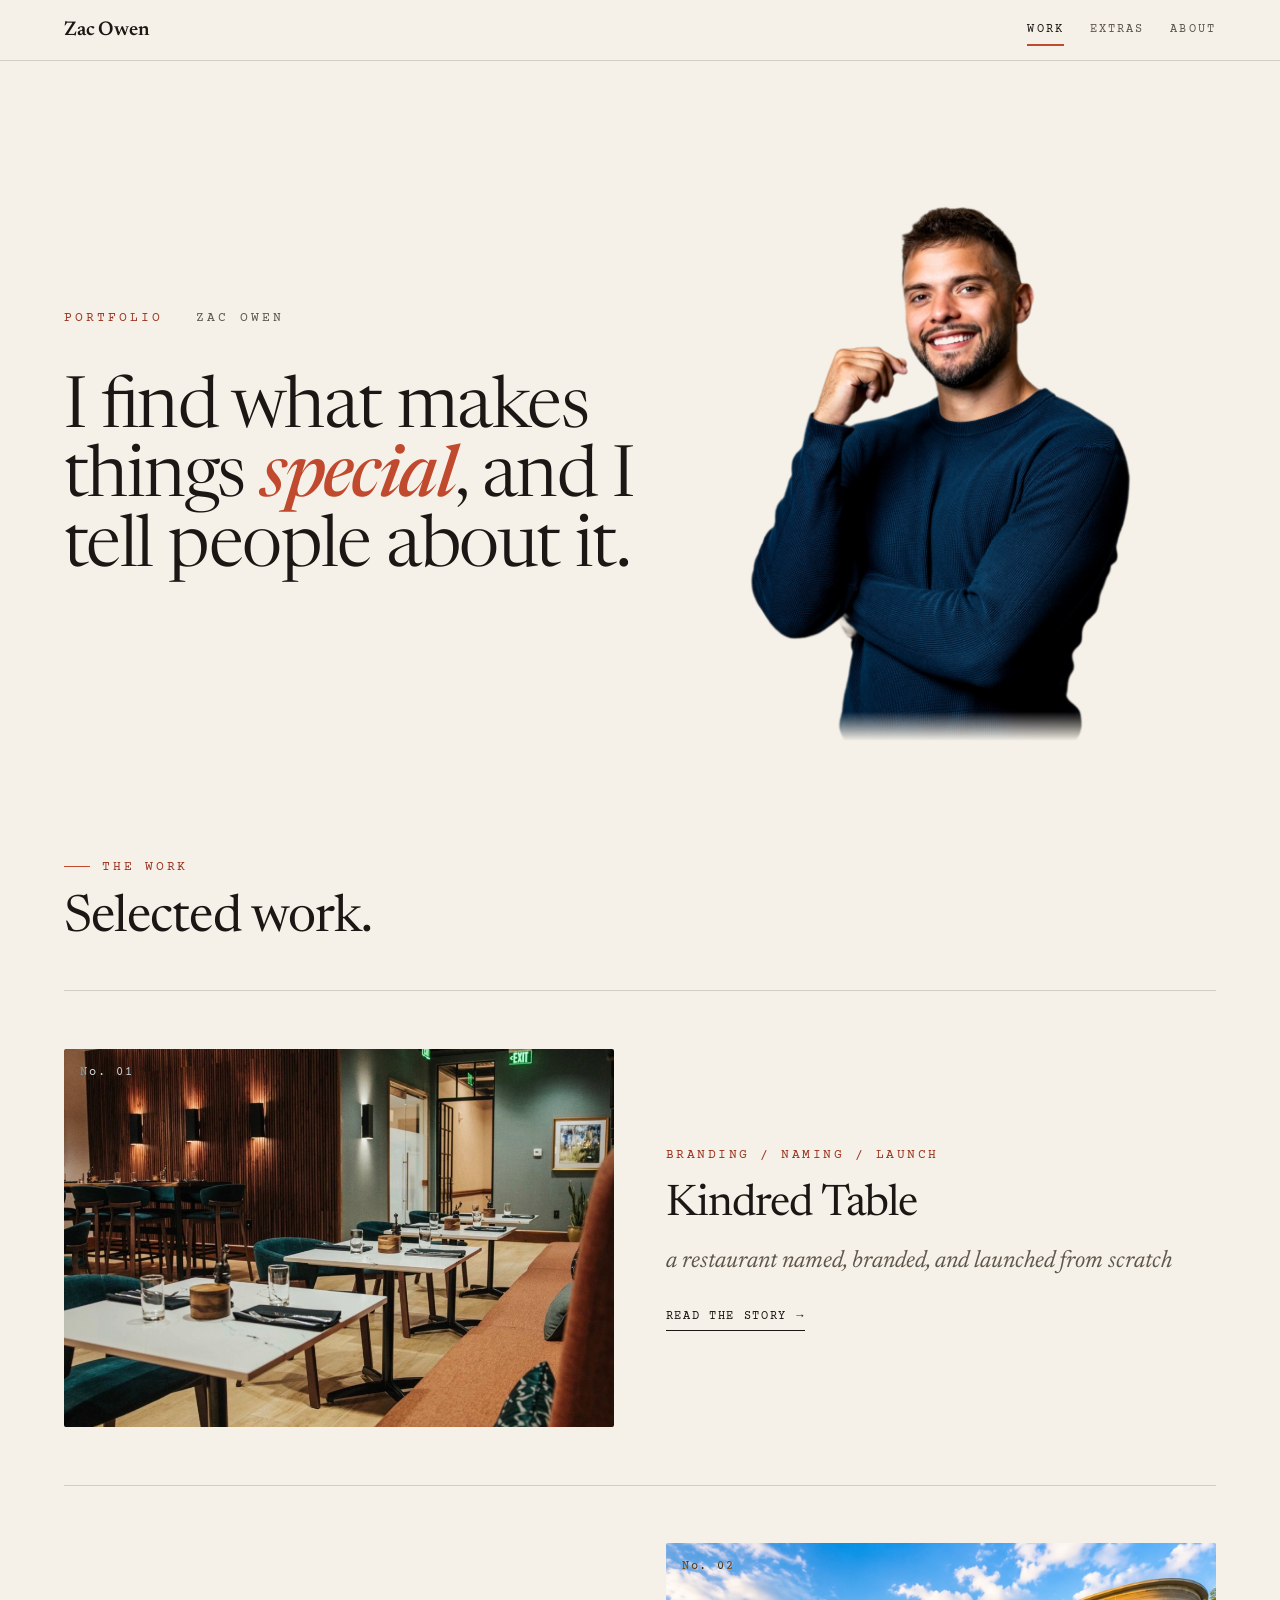
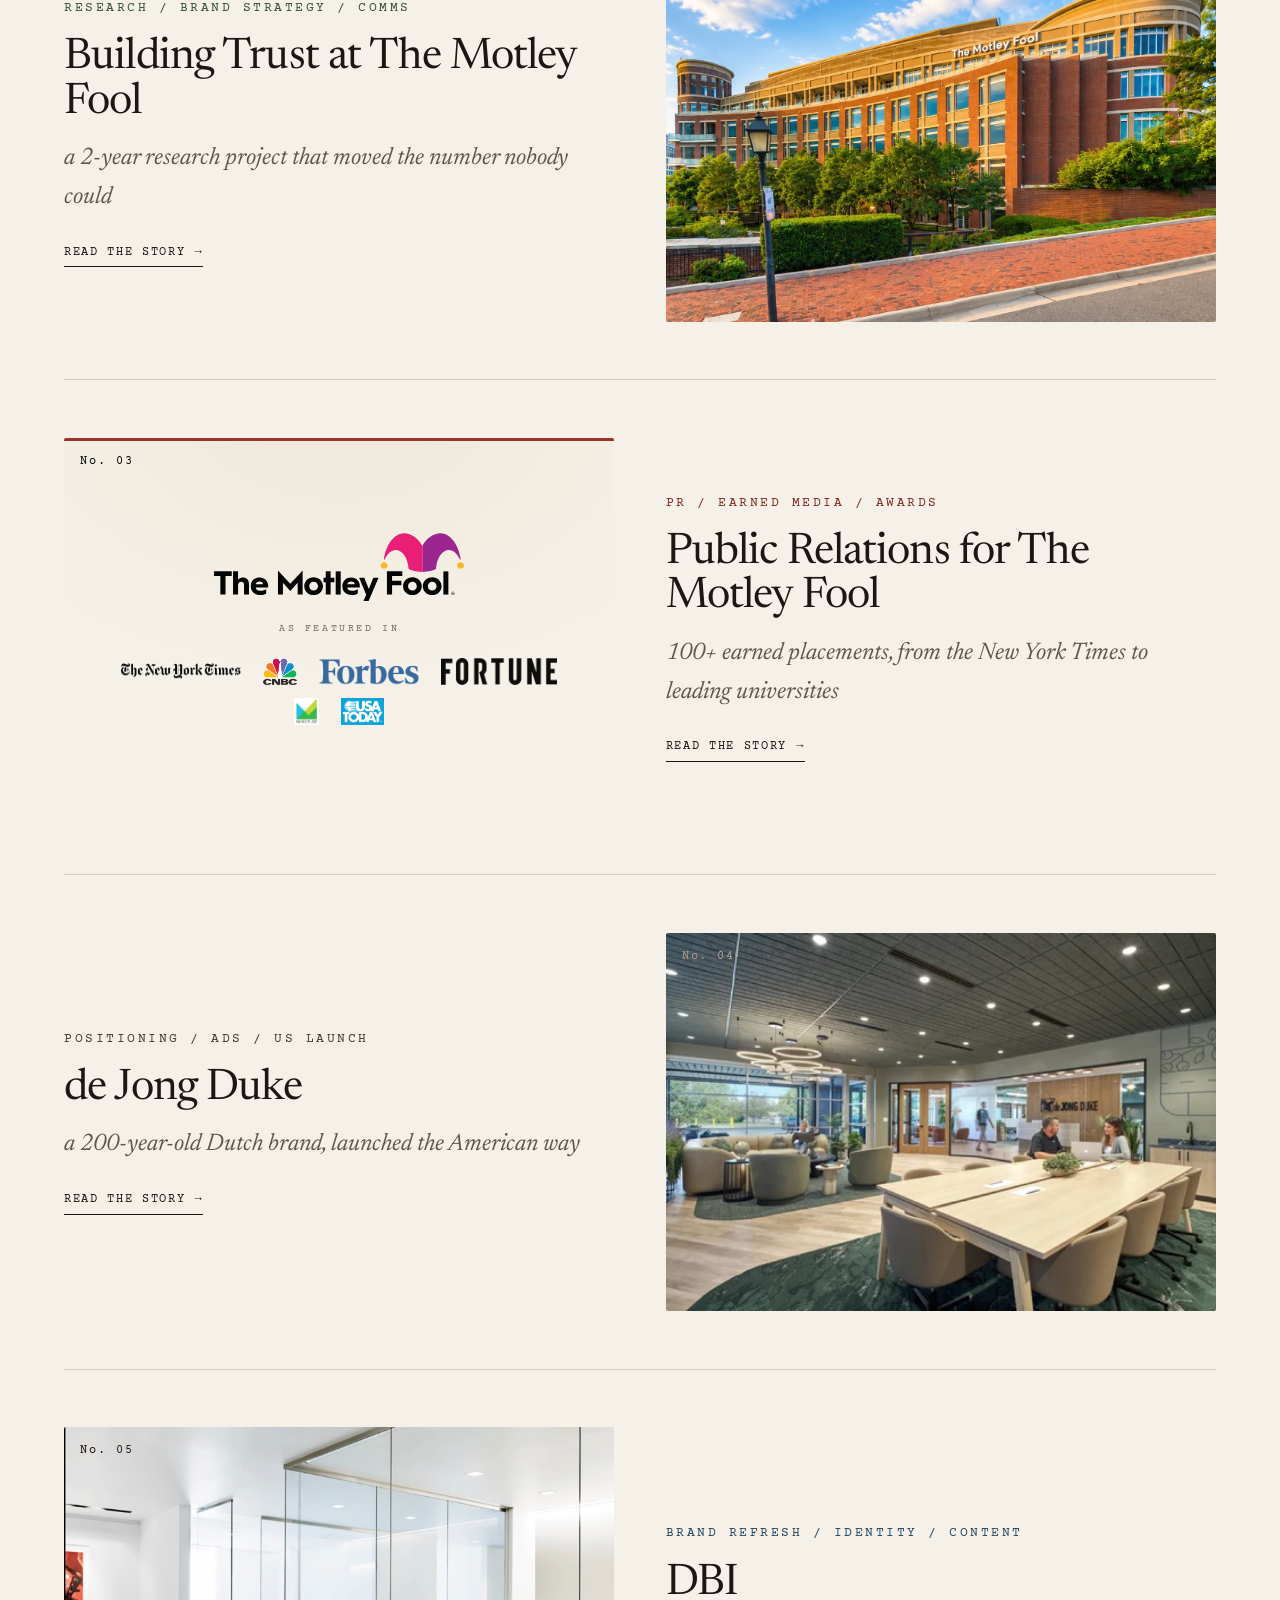
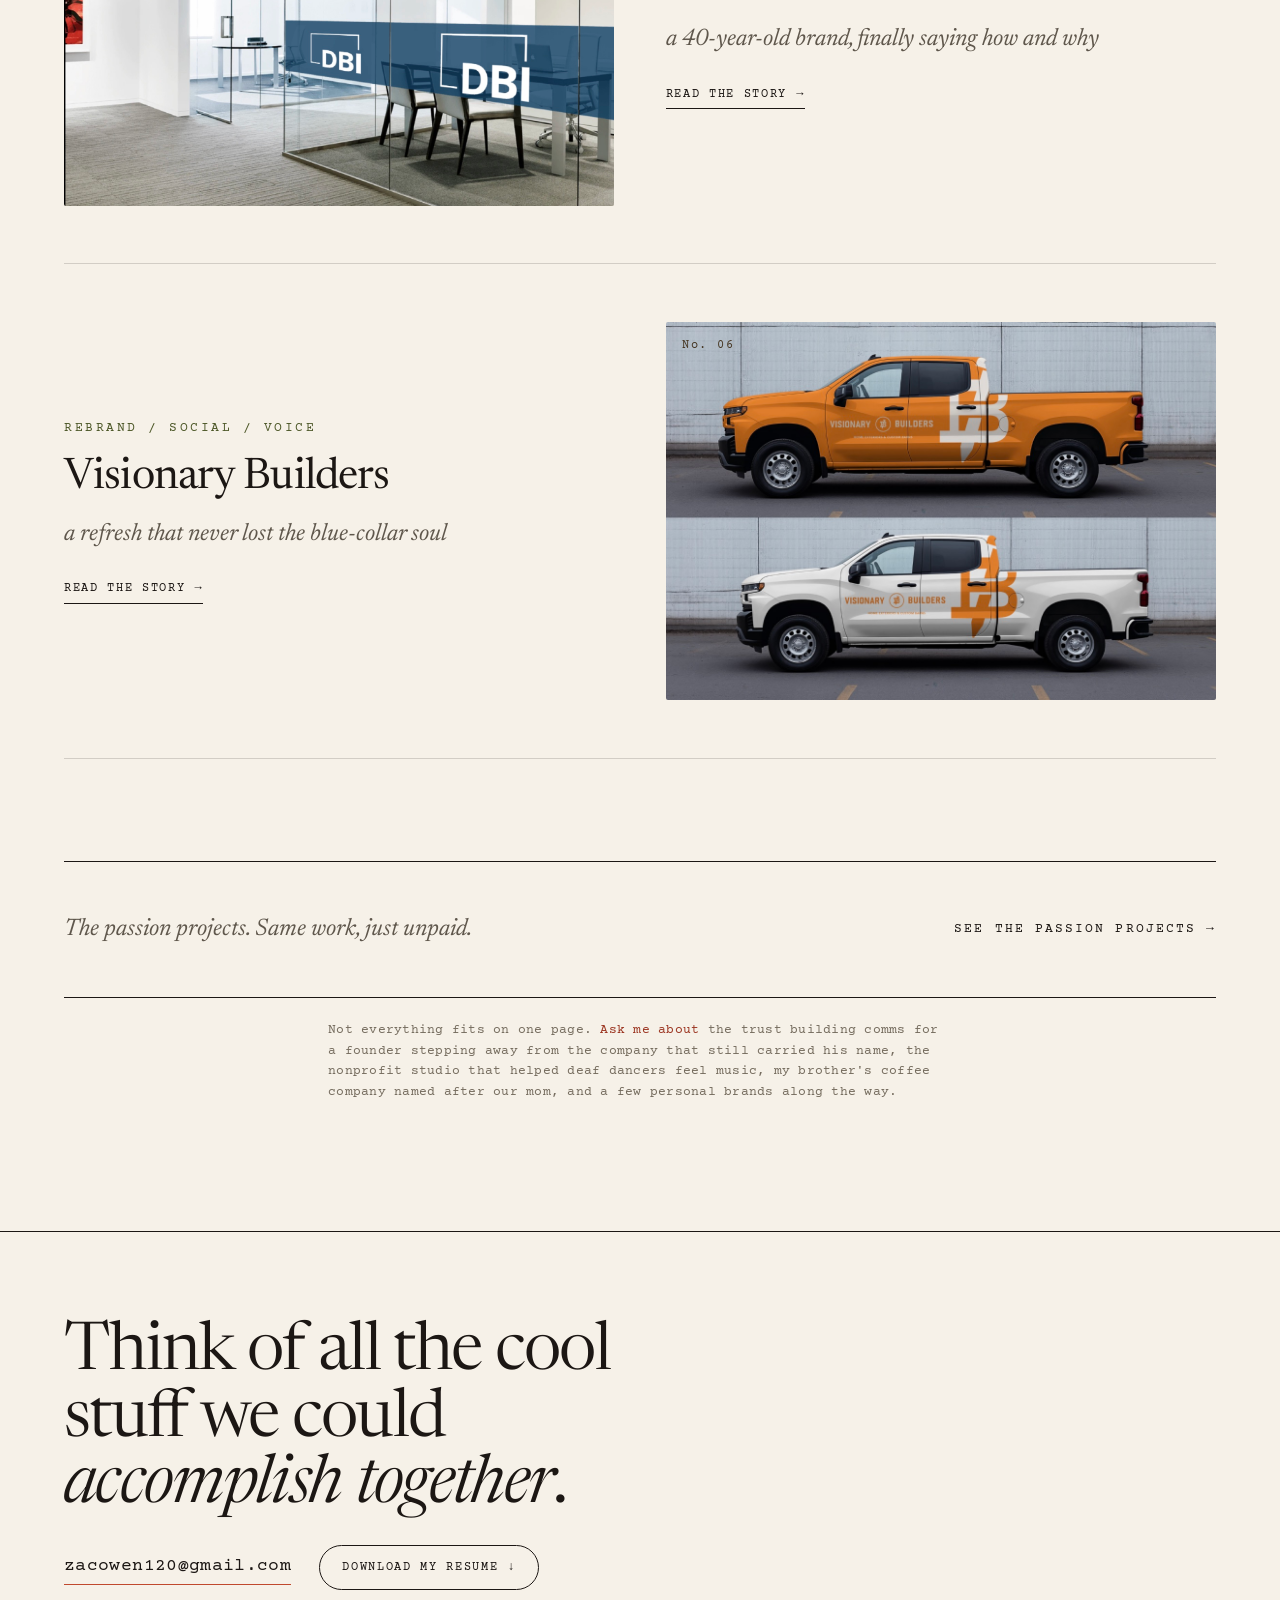
==== index.html @ 7b7a727b "update" ====
<!DOCTYPE html>
<html lang="en">
<head>
<meta charset="utf-8">
<meta name="viewport" content="width=device-width, initial-scale=1">
<title>Zac Owen, Portfolio</title>
<meta name="description" content="Zac Owen finds what makes things special, and tells people about it. Selected branding and marketing work.">
<link rel="preconnect" href="https://fonts.googleapis.com">
<link rel="preconnect" href="https://fonts.gstatic.com" crossorigin>
<link rel="stylesheet" href="style.css?v=25">
<link rel="icon" href="data:image/svg+xml,<svg xmlns=%22http://www.w3.org/2000/svg%22 viewBox=%220 0 100 100%22><text y=%22.9em%22 font-size=%2290%22>🍍</text></svg>">
</head>
<body class="home">

<main class="home-main">

  <header class="cover">
    <div class="cover-text">
      <div class="cover-eyebrow">
        <span><b>Portfolio</b> &nbsp; Zac Owen</span>
      </div>
      <h1>I find what makes things <em>special</em>, and I tell people about it.</h1>
    </div>
    <figure class="cover-photo">
      <img src="assets/zac-hero-cutout.png" alt="Zac Owen">
    </figure>
  </header>

  <div class="work-head" id="work">
    <div class="section-head">
      <span class="sh-kicker">The Work</span>
      <h2>Selected work.</h2>
    </div>
  </div>

  <div class="collage">

    <a class="card theme-kindred" href="case-kindred.html">
      <figure class="card-figure">
        <span class="card-num">No. 01</span>
        <img class="card-img" src="assets/kt-photo-dining.jpg" alt="The Kindred Table dining room">
      </figure>
      <span class="card-band">
        <span class="card-cat">Branding / Naming / Launch</span>
        <span class="card-name">Kindred Table</span>
        <span class="card-quip">a restaurant named, branded, and launched from scratch</span>
        <span class="card-go">Read the story <span class="ar">&rarr;</span></span>
      </span>
    </a>

    <a class="card theme-trust" href="case-trust.html">
      <figure class="card-figure">
        <span class="card-num">No. 02</span>
        <img class="card-img" src="assets/tmf-office.jpg" alt="The Motley Fool headquarters">
      </figure>
      <span class="card-band">
        <span class="card-cat">Research / Brand Strategy / Comms</span>
        <span class="card-name">Building Trust at The Motley Fool</span>
        <span class="card-quip">a 2-year research project that moved the number nobody could</span>
        <span class="card-go">Read the story <span class="ar">&rarr;</span></span>
      </span>
    </a>

    <a class="card theme-pr" href="case-pr.html">
      <figure class="card-figure pr-wall">
        <span class="card-num">No. 03</span>
        <span class="tile-wall pr-press" role="img" aria-label="Public relations for The Motley Fool, featured across national media">
          <img class="tw-fool" src="assets/tmf-logo.svg" alt="The Motley Fool">
          <span class="tw-as">As featured in</span>
          <span class="tw-logos">
            <img class="tw-logo" src="assets/logos/nyt.png" alt="The New York Times">
            <img class="tw-logo" src="assets/logos/cnbc.png" alt="CNBC">
            <img class="tw-logo" src="assets/logos/forbes.png" alt="Forbes">
            <img class="tw-logo" src="assets/logos/fortune.png" alt="Fortune">
            <img class="tw-logo" src="assets/logos/marketplace.png" alt="Marketplace">
            <img class="tw-logo" src="assets/logos/usa-today.png" alt="USA Today">
          </span>
        </span>
      </figure>
      <span class="card-band">
        <span class="card-cat">PR / Earned Media / Awards</span>
        <span class="card-name">Public Relations for The Motley Fool</span>
        <span class="card-quip">100+ earned placements, from the New York Times to leading universities</span>
        <span class="card-go">Read the story <span class="ar">&rarr;</span></span>
      </span>
    </a>

    <a class="card theme-djd" href="case-djd.html">
      <figure class="card-figure">
        <span class="card-num">No. 04</span>
        <img class="card-img" src="assets/djd-office-header.jpg" alt="A de Jong Duke machine in a modern office">
      </figure>
      <span class="card-band">
        <span class="card-cat">Positioning / Ads / US Launch</span>
        <span class="card-name">de Jong Duke</span>
        <span class="card-quip">a 200-year-old Dutch brand, launched the American way</span>
        <span class="card-go">Read the story <span class="ar">&rarr;</span></span>
      </span>
    </a>

    <a class="card theme-dbi" href="case-dbi.html">
      <figure class="card-figure">
        <span class="card-num">No. 05</span>
        <img class="card-img" src="assets/dbi-office.jpg" alt="DBI's branded office space">
      </figure>
      <span class="card-band">
        <span class="card-cat">Brand Refresh / Identity / Content</span>
        <span class="card-name">DBI</span>
        <span class="card-quip">a 40-year-old brand, finally saying how and why</span>
        <span class="card-go">Read the story <span class="ar">&rarr;</span></span>
      </span>
    </a>

    <a class="card theme-vb" href="case-vb.html">
      <figure class="card-figure">
        <span class="card-num">No. 06</span>
        <img class="card-img" src="assets/vb-trucks.jpg" alt="The new Visionary Builders brand on the truck wraps">
      </figure>
      <span class="card-band">
        <span class="card-cat">Rebrand / Social / Voice</span>
        <span class="card-name">Visionary Builders</span>
        <span class="card-quip">a refresh that never lost the blue-collar soul</span>
        <span class="card-go">Read the story <span class="ar">&rarr;</span></span>
      </span>
    </a>

  </div>

  <a class="extras-bridge" href="extras.html">
    <span class="eb-small">The passion projects. Same work, just unpaid.</span>
    <span class="eb-btn">See the passion projects <span class="ar">&rarr;</span></span>
  </a>

  <p class="ask-mini">Not everything fits on one page. <b>Ask me about</b> the trust building comms for a founder stepping away from the company that still carried his name, the nonprofit studio that helped deaf dancers feel music, my brother's coffee company named after our mom, and a few personal brands along the way.</p>

</main>

<footer class="site-footer">
  <div class="site-footer-inner">
    <p class="cta-line">Think of all the cool stuff we could <em>accomplish together</em>.</p>
    <div class="foot-row">
      <a href="mailto:zacowen120@gmail.com">zacowen120@gmail.com</a>
      <a class="resume-btn" href="assets/Zac_Owen_Resume.pdf" download>Download my resume</a>
    </div>
  </div>
</footer>

<script src="site.js?v=18"></script>
</body>
</html>
---- style.css ----
/* =====================================================================
   ZAC OWEN / THE INDEX
   An editorial system. Warm paper, warm ink, one ember accent with a
   per chapter palette. Display serif (Newsreader), humanist sans for
   reading (Hanken Grotesk), mono for metadata and credits (Courier Prime).
   No em or en dashes anywhere.
   ===================================================================== */

@import url('https://fonts.googleapis.com/css2?family=Newsreader:ital,opsz,wght@0,6..72,300..800;1,6..72,300..700&family=Hanken+Grotesk:wght@400;500;600;700;800&family=Courier+Prime:ital,wght@0,400;0,700;1,400&display=swap');

/* ----------------------------- tokens ----------------------------- */
:root {
  /* surface */
  --paper:    #f6f1e8;   /* warm cream */
  --paper-2:  #efe8da;   /* recessed panel */
  --paper-3:  #e9e1d1;   /* deeper panel */
  --ink:      #1c1714;   /* warm near black */
  --ink-2:    #5f574c;   /* muted body */
  --ink-3:    #756c5e;   /* faint, captions (AA on paper) */
  --line:     rgba(28,23,20,.16);
  --line-2:   rgba(28,23,20,.34);
  --line-soft: rgba(28,23,20,.08);

  /* accent (ember) and a text safe deepened variant */
  --accent:      #c0492e;
  --accent-deep: #9c3622;   /* passes AA as small text on paper */
  --accent-tint: rgba(192,73,46,.12);

  /* type */
  --serif: 'Newsreader', Georgia, 'Times New Roman', serif;
  --sans:  'Hanken Grotesk', system-ui, -apple-system, sans-serif;
  --mono:  'Courier Prime', 'Courier New', monospace;

  /* fluid scale */
  --fs-micro: 11px;
  --fs-meta:  12.5px;
  --fs-sm:    14.5px;
  --fs-body:  18px;
  --fs-lead:  clamp(20px, 1.1vw + 17px, 24px);
  --fs-h3:    clamp(22px, 1.4vw + 16px, 30px);
  --fs-h2:    clamp(28px, 3vw + 13px, 52px);
  --fs-h1:    clamp(36px, 5.4vw + 14px, 92px);
  --fs-cover: clamp(38px, 8.4vw, 132px);
  --fs-mega:  clamp(84px, 13vw, 220px);

  /* spacing scale (4pt base) */
  --s1: 4px;  --s2: 8px;  --s3: 12px; --s4: 16px; --s5: 24px;
  --s6: 32px; --s7: 48px; --s8: 64px; --s9: 96px; --s10: 128px; --s11: 176px;

  /* layout */
  --measure: 64ch;
  --shell: 1180px;
  --gutter: clamp(20px, 5vw, 72px);

  /* motion */
  --ease: cubic-bezier(.22,.61,.36,1);
  --ease-out: cubic-bezier(.16,1,.3,1);
  --dur: .55s;
  --dur-fast: .22s;

  --radius: 2px;
}

/* per chapter accents: warm, muted, harmonious on cream */
.theme-kindred { --accent:#c0492e; --accent-deep:#9c3622; --accent-tint:rgba(192,73,46,.12); }
.theme-dbi     { --accent:#2f5673; --accent-deep:#274860; --accent-tint:rgba(47,86,115,.12); }
.theme-pr      { --accent:#9a3328; --accent-deep:#822a21; --accent-tint:rgba(154,51,40,.12); }
.theme-trust   { --accent:#41603c; --accent-deep:#365132; --accent-tint:rgba(65,96,60,.12); }
.theme-vb      { --accent:#5d6a30; --accent-deep:#4c5727; --accent-tint:rgba(93,106,48,.12); }
.theme-djd     { --accent:#5a4632; --accent-deep:#4a3927; --accent-tint:rgba(90,70,50,.12); }
.theme-pine    { --accent:#0a6079; --accent-deep:#0a4866; --accent-tint:rgba(10,96,121,.12); }

* { box-sizing: border-box; }

html { -webkit-text-size-adjust: 100%; }
@media (prefers-reduced-motion: no-preference) { html { scroll-behavior: smooth; } }

body {
  margin: 0;
  background: var(--paper);
  color: var(--ink);
  font-family: var(--sans);
  font-size: var(--fs-body);
  line-height: 1.62;
  font-weight: 400;
  -webkit-font-smoothing: antialiased;
  text-rendering: optimizeLegibility;
  font-feature-settings: "kern" 1, "liga" 1;
  overflow-x: hidden;
}

::selection { background: var(--accent); color: var(--paper); }

a { color: inherit; text-decoration: none; }
strong, b { font-weight: 700; }
img, video { max-width: 100%; display: block; }
figure { margin: 0; }
h1, h2, h3, p { overflow-wrap: break-word; }
:focus-visible { outline: 2.5px solid var(--accent); outline-offset: 3px; border-radius: 1px; }

/* ---- shared editorial primitives ---- */
.serif { font-family: var(--serif); }
.mono  { font-family: var(--mono); }

/* a small uppercase mono label, the metadata voice */
.kicker, .sh-kicker, .ch-kicker, .ci-kicker, .home-eyebrow,
.carousel-hint, .rev-via, .profile-org, .footer-credit {
  font-family: var(--mono);
  font-size: var(--fs-meta);
  letter-spacing: .22em;
  text-transform: uppercase;
  color: var(--accent-deep);
  font-weight: 400;
}

/* hairline rules with optional accent */
.rule { height: 1px; background: var(--line); border: 0; }

/* a content shell and a full bleed helper */
.shell { width: min(var(--shell), 100% - var(--gutter)*2); margin-inline: auto; }
.bleed { width: 100vw; margin-left: 50%; transform: translateX(-50%); }

/* =====================================================================
   MASTHEAD (running header, injected on every page by site.js)
   ===================================================================== */
.masthead {
  position: sticky;
  top: 0;
  z-index: 80;
  background: color-mix(in srgb, var(--paper) 86%, transparent);
  backdrop-filter: saturate(1.1) blur(9px);
  -webkit-backdrop-filter: saturate(1.1) blur(9px);
  border-bottom: 1px solid var(--line);
  transition: transform .4s var(--ease), background .3s ease;
}
.masthead.up { transform: translateY(-100%); }
.mast-inner {
  width: min(var(--shell), 100% - var(--gutter)*2);
  margin-inline: auto;
  display: flex;
  align-items: center;
  justify-content: space-between;
  gap: var(--s4);
  height: 60px;
}
.mast-left { display: flex; align-items: baseline; gap: 12px; min-width: 0; }
.mast-brand {
  font-family: var(--serif);
  font-weight: 600;
  font-size: 20px;
  letter-spacing: -.01em;
  white-space: nowrap;
}
.mast-brand .dot { color: var(--accent); }
.mast-role {
  font-family: var(--mono);
  font-size: 10.5px;
  letter-spacing: .2em;
  text-transform: uppercase;
  color: var(--ink-3);
  border-left: 1px solid var(--line-2);
  padding-left: 10px;
}
.mast-nav { display: flex; gap: clamp(16px, 2vw, 30px); align-items: center; }
.mast-nav a {
  font-family: var(--mono);
  font-size: 12px;
  letter-spacing: .18em;
  text-transform: uppercase;
  color: var(--ink-2);
  position: relative;
  padding: 6px 0;
}
.mast-nav a::after {
  content: ""; position: absolute; left: 0; right: 100%; bottom: 0; height: 1.5px;
  background: var(--accent); transition: right .3s var(--ease);
}
.mast-nav a:hover, .mast-nav a:focus-visible { color: var(--ink); }
.mast-nav a:hover::after, .mast-nav a[aria-current="page"]::after { right: 0; }
.mast-nav a[aria-current="page"] { color: var(--ink); }
@media (max-width: 560px) {
  .mast-role { display: none; }
  .mast-inner { height: 54px; }
  .mast-nav { gap: 16px; }
  .mast-nav a { font-size: 11px; letter-spacing: .12em; }
}

/* =====================================================================
   HOME
   ===================================================================== */
.home { padding-bottom: var(--s9); }

/* cover */
.cover {
  width: min(var(--shell), 100% - var(--gutter)*2);
  margin: clamp(36px, 7vw, 96px) auto clamp(48px, 7vw, 104px);
  display: grid;
  grid-template-columns: 1fr .9fr;
  gap: clamp(28px, 4.5vw, 70px);
  align-items: center;
}
.cover-text { min-width: 0; }
@media (max-width: 820px) {
  .cover { grid-template-columns: 1fr; gap: clamp(22px, 5vw, 36px); }
}
.cover-eyebrow {
  display: flex; align-items: center; gap: 16px;
  margin-bottom: clamp(24px, 4vw, 48px);
}
.cover-eyebrow span { font-family: var(--mono); font-size: var(--fs-meta); letter-spacing: .24em; text-transform: uppercase; color: var(--ink-2); }
.cover-eyebrow span b { color: var(--accent-deep); font-weight: 400; }

.cover h1 {
  font-family: var(--serif);
  font-weight: 350;
  font-size: calc(var(--fs-cover) * 0.66);
  line-height: .98;
  letter-spacing: -.022em;
  margin: 0;
  max-width: 16ch;
  text-wrap: balance;
}
.cover h1 em {
  font-style: italic;
  font-weight: 500;
  color: var(--accent);
}
/* the cover photograph, full bleed and cinematic (contained type, bleeding image) */
.cover-photo {
  position: relative;
  width: 100%;
  margin: 0;
  overflow: hidden;
  background: var(--paper-3);
  border-radius: var(--radius);
  align-self: stretch;
  aspect-ratio: 4 / 5;
}
@media (max-width: 820px) {
  .cover-photo { aspect-ratio: 4 / 5; }
}
.cover-photo img {
  position: absolute;
  inset: 0;
  width: 100%;
  height: 100%;
  object-fit: cover;
  object-position: center 15%;
}
@media (prefers-reduced-motion: no-preference) {
  .cover-photo img { animation: kenburns 16s var(--ease-out) both; }
  @keyframes kenburns { from { transform: scale(1.08); } to { transform: scale(1); } }
}
.cover-photo figcaption {
  position: absolute; left: 0; bottom: 0;
  font-family: var(--mono); font-size: 11px; letter-spacing: .14em; text-transform: uppercase;
  color: var(--paper); background: rgba(28,23,20,.62);
  padding: 8px 14px; backdrop-filter: blur(2px);
}

/* ---- the work: an editorial index of feature rows ---- */
.work-head {
  width: min(var(--shell), 100% - var(--gutter)*2);
  margin: clamp(64px, 9vw, 120px) auto clamp(24px, 4vw, 44px);
}
.work-head .section-head { text-align: left; margin: 0; max-width: none; }
.work-head .section-head h2 { margin: 0; max-width: 20ch; }

.collage {
  width: min(var(--shell), 100% - var(--gutter)*2);
  margin: 0 auto;
  display: flex;
  flex-direction: column;
}
/* reset legacy grid scatter */
.collage .card { margin: 0 !important; }

.card {
  position: relative;
  display: grid;
  grid-template-columns: 1fr 1fr;
  gap: clamp(24px, 4vw, 64px);
  align-items: center;
  padding: clamp(32px, 4.5vw, 64px) 0;
  border-top: 1px solid var(--line);
  text-decoration: none;
  border-radius: 0;
  overflow: visible;
}
.collage .card:last-child { border-bottom: 1px solid var(--line); }
.card:nth-child(even) { direction: rtl; }
.card:nth-child(even) > * { direction: ltr; }

.card .card-figure {
  position: relative;
  overflow: hidden;
  border-radius: var(--radius);
  background: var(--paper-3);
  aspect-ratio: 16 / 11;
}
.card .card-img {
  width: 100%; height: 100%;
  aspect-ratio: auto;
  object-fit: cover;
  transition: transform .9s var(--ease-out), filter .6s ease;
  filter: saturate(.96);
}
.card .card-num {
  position: absolute; top: 14px; left: 16px; z-index: 2;
  font-family: var(--mono); font-size: 12px; letter-spacing: .16em;
  color: var(--paper); mix-blend-mode: difference;
}
.card-band { padding: 0; border: 0; display: block; }
.card .card-cat {
  font-family: var(--mono); font-size: var(--fs-meta); letter-spacing: .2em;
  text-transform: uppercase; color: var(--accent-deep); display: block; margin-bottom: 18px;
}
.card .card-name {
  font-family: var(--serif); font-weight: 400;
  font-size: clamp(26px, 3.4vw, 54px); line-height: 1.02; letter-spacing: -.02em;
  display: block; color: var(--ink); overflow-wrap: break-word;
  transition: color .3s ease;
}
.card .card-quip {
  font-family: var(--serif); font-style: italic; font-weight: 400;
  font-size: var(--fs-lead); color: var(--ink-2);
  display: block; margin-top: 14px; opacity: 1;
}
.card-tags { display: flex; flex-wrap: wrap; gap: 8px; margin-top: 22px; }
.card-tags span {
  font-family: var(--mono); font-weight: 400; font-size: 10.5px; letter-spacing: .12em;
  text-transform: uppercase; border: 1px solid var(--line-2); border-radius: 100px;
  padding: 4px 11px; color: var(--ink-2);
}
.card .card-go {
  display: inline-flex; align-items: center; gap: 9px; margin-top: 26px;
  font-family: var(--mono); font-size: 12px; letter-spacing: .14em; text-transform: uppercase;
  color: var(--ink); border-bottom: 1.5px solid var(--ink);
  padding-bottom: 4px;
}
.card .card-go .ar { transition: transform .3s var(--ease); }
@media (hover: hover) {
  .card:hover .card-img { transform: scale(1.045); filter: saturate(1.04); }
  .card:hover .card-name { color: var(--accent-deep); }
  .card:hover .card-go .ar { transform: translateX(6px); }
}
.card.dark-band .card-band { color: inherit; }
.card.dark-band .card-tags span { border-color: var(--line-2); color: var(--ink-2); }

/* the PR press wall, used as that card's "image" */
.card-figure.pr-wall { background: var(--paper); }
.card .tile-wall {
  width: 100%; height: 100%;
  display: flex; flex-wrap: wrap; align-content: center; justify-content: center;
  gap: 16px 22px; padding: clamp(24px,3vw,38px); background: transparent;
  border: 0; border-radius: 0;
}
.card .tile-wall .tw-logo {
  height: 22px; width: auto; max-width: 124px; object-fit: contain;
  filter: none; opacity: 1;
  transition: filter .4s ease, transform .4s ease;
}
.card .tile-wall .tw-logo.big { height: 30px; max-width: 180px; }
@media (hover: hover) {
  .card:hover .tile-wall .tw-logo { filter: grayscale(0) opacity(.95); }
}


/* PR tile, flashier: The Motley Fool, as featured in */
.tile-wall.pr-press {
  flex-direction: column; flex-wrap: nowrap; align-items: center; justify-content: center;
  gap: clamp(12px,1.8vw,20px);
  background: radial-gradient(125% 120% at 50% -10%, var(--paper-2), var(--paper) 62%);
  border-top: 3px solid var(--accent);
}
.tile-wall.pr-press .tw-fool { width: clamp(150px, 56%, 250px); height: auto; }
.tile-wall.pr-press .tw-as { font-family: var(--mono); font-size: 10px; letter-spacing: .26em; text-transform: uppercase; color: var(--ink-3); }
.tile-wall.pr-press .tw-logos { display: flex; flex-wrap: wrap; align-items: center; justify-content: center; gap: 13px 22px; max-width: 92%; }
.tile-wall.pr-press .tw-logos .tw-logo { height: clamp(19px, 2.3vw, 27px); width: auto; max-width: 120px; object-fit: contain; opacity: .95; }

@media (max-width: 760px) {
  .card { grid-template-columns: 1fr; gap: 22px; direction: ltr; }
  .card:nth-child(even) { direction: ltr; }
  .card .card-figure { aspect-ratio: 16/10; }
}

/* ---- ask line, set as an editorial aside ---- */
.ask-line {
  width: min(760px, 100% - var(--gutter)*2);
  margin: clamp(72px, 10vw, 128px) auto 0;
  font-family: var(--serif); font-weight: 400;
  font-size: clamp(21px, 1.8vw, 28px); line-height: 1.45; letter-spacing: -.01em;
  color: var(--ink); text-align: left; position: relative; padding-left: clamp(20px, 4vw, 42px);
  text-wrap: pretty;
}
.ask-line::before {
  content: ""; position: absolute; left: 0; top: 8px; bottom: 8px; width: 2px; background: var(--accent);
}
.ask-line .lead-in {
  display: block; font-family: var(--mono); font-size: var(--fs-meta); letter-spacing: .2em;
  text-transform: uppercase; color: var(--accent-deep); margin-bottom: 16px;
}

/* ---- extras bridge ---- */
.extras-bridge {
  width: min(var(--shell), 100% - var(--gutter)*2);
  margin: clamp(56px, 8vw, 104px) auto 0;
  display: flex; align-items: center; justify-content: space-between; gap: 24px;
  text-decoration: none; border: 0; border-top: 1.5px solid var(--ink); border-bottom: 1.5px solid var(--ink);
  padding: clamp(28px, 4vw, 48px) 0; transition: none;
  flex-wrap: wrap;
}
.extras-bridge:hover { transform: none; background: none; }
.extras-bridge .eb-small {
  font-family: var(--serif); font-style: italic; font-size: var(--fs-lead); color: var(--ink-2);
  display: block; margin: 0; max-width: 38ch;
}
.extras-bridge .eb-btn {
  font-family: var(--mono); font-weight: 400; font-size: 13px; text-transform: uppercase; letter-spacing: .16em;
  display: inline-flex; align-items: center; gap: 10px; color: var(--ink); white-space: nowrap;
}
.extras-bridge .eb-btn .ar { transition: transform .3s var(--ease); }
.extras-bridge:hover .eb-btn .ar { transform: translateX(6px); }
.extras-bridge:hover .eb-btn { color: var(--accent-deep); }

/* tiny "ask me about" note, tucked under the extras bridge */
.ask-mini {
  width: min(var(--shell), 100% - var(--gutter)*2);
  margin: clamp(16px, 2vw, 22px) auto 0;
  font-family: var(--mono);
  font-size: 12.5px;
  line-height: 1.65;
  letter-spacing: .02em;
  color: var(--ink-3);
  max-width: 78ch;
}
.ask-mini b { color: var(--accent-deep); font-weight: 400; }

/* home closing line */
.home-closer {
  width: min(var(--shell), 100% - var(--gutter)*2);
  margin: clamp(64px, 9vw, 120px) auto clamp(8px, 2vw, 24px);
  font-family: var(--serif);
  font-weight: 350;
  font-size: clamp(30px, 4.2vw, 58px);
  line-height: 1.06;
  letter-spacing: -.02em;
  color: var(--ink);
  text-wrap: balance;
  max-width: 20ch;
}
.home-closer em { font-style: italic; color: var(--accent); font-weight: 500; }

/* inline placeholder for small values */
.fill {
  font-style: italic; color: var(--ink-3);
  border-bottom: 1px dotted var(--line-2); padding: 0 2px;
}

/* =====================================================================
   CASE STUDIES
   ===================================================================== */
.case-wrap {
  width: min(var(--shell), 100% - var(--gutter)*2);
  margin: 0 auto;
  padding: clamp(32px, 5vw, 72px) 0 var(--s8);
}

/* hero: oversized title, lead, role, with a tall photograph */
/* clean stacked header: name, lead, role, then the establishing photo */
.case-hero {
  display: grid;
  grid-template-columns: 1fr .82fr;
  gap: clamp(26px, 4vw, 56px);
  align-items: center;
  margin: clamp(16px, 3vw, 40px) 0 0;
}
.case-hero .ch-details { max-width: none; min-width: 0; }
.case-hero .ch-img { margin-top: 0; }
@media (max-width: 820px) {
  .case-hero { grid-template-columns: 1fr; }
  .case-hero .ch-img { margin-top: clamp(20px, 4vw, 30px); }
}


/* the brief: the project details, stacked and large, before any work imagery */
.case-brief {
  max-width: 820px;
  margin: clamp(40px, 6vw, 68px) 0 clamp(40px, 6vw, 64px);
}
.case-brief .beat { margin: 0 0 clamp(26px, 3.6vw, 40px); }
.case-brief .beat:last-child { margin-bottom: 0; }
.case-brief .beat .label { display: block; margin-bottom: 12px; font-size: clamp(14px, 0.4vw + 12.5px, 16px); letter-spacing: .13em; }
.case-brief .beat p {
  margin: 0;
  font-size: clamp(20px, 0.8vw + 17px, 25px);
  line-height: 1.46;
  letter-spacing: -.005em;
  color: var(--ink);
}
.case-hero .ch-kicker { display: block; margin-bottom: 20px; }
.case-hero .case-title,
.case-title {
  font-family: var(--serif);
  font-weight: 380;
  font-size: var(--fs-h1);
  line-height: .96;
  letter-spacing: -.025em;
  margin: 0 0 22px;
  text-wrap: balance;
}
.case-hero .ch-lead {
  font-family: var(--serif); font-style: italic; font-weight: 400;
  font-size: clamp(20px, 1.6vw, 27px); line-height: 1.34; color: var(--ink-2);
  margin: 0 0 26px; max-width: 30ch;
}
.case-hero .ch-img img {
  width: 100%;
  height: clamp(340px, 42vw, 540px);
  object-fit: cover;
  border-radius: var(--radius);
  background: var(--paper-3);
}

/* My role: a credits block, not a grey box */
.my-role {
  font-size: var(--fs-sm);
  line-height: 1.6;
  color: var(--ink-2);
  background: none;
  border: 0;
  border-top: 1px solid var(--line-2);
  padding: 16px 0 0;
  margin: 0;
  max-width: 52ch;
}
.my-role b {
  font-family: var(--mono); font-size: var(--fs-micro); letter-spacing: .2em; text-transform: uppercase;
  color: var(--accent-deep); display: block; margin-bottom: 7px; font-weight: 400;
}
.case-hero .my-role { max-width: none; }

/* result teaser: an editorial standfirst */
.result-teaser {
  border: 0; border-top: 1.5px solid var(--ink); border-bottom: 1.5px solid var(--ink);
  padding: clamp(20px, 2.4vw, 30px) 0;
  margin: clamp(40px, 6vw, 72px) 0 clamp(36px, 5vw, 56px);
  font-family: var(--serif); font-weight: 400;
  font-size: clamp(20px, 1.9vw, 30px); line-height: 1.32; letter-spacing: -.01em;
  text-align: left; color: var(--ink); max-width: 46ch;
}
.result-teaser b { font-family: var(--serif); font-style: italic; color: var(--accent); font-weight: 500; }

/* centered case intro (extras page) */
.case-intro { text-align: center; margin: clamp(16px,3vw,48px) 0 clamp(40px,6vw,64px); }
.case-intro .ci-kicker { display: block; margin-bottom: 18px; }
.case-intro .case-title { margin: 0 auto; max-width: 18ch; }

/* section head: numbered editorial beat marker */
.section-head { margin: clamp(64px, 9vw, 128px) 0 clamp(28px, 4vw, 44px); max-width: var(--shell); }
.section-head.first { margin-top: clamp(36px, 5vw, 56px); }
.section-head .sh-kicker { display: flex; align-items: center; gap: 12px; margin-bottom: 16px; }
.section-head .sh-kicker::before {
  content: ""; width: 26px; height: 1.5px; background: var(--accent); display: inline-block;
}
/* inside a case study, each beat is auto numbered like a magazine chapter */
.case-wrap { counter-reset: beat; }
.case-wrap .section-head { counter-increment: beat; }
.case-wrap .section-head .sh-kicker::before {
  content: counter(beat, decimal-leading-zero);
  width: auto; height: auto; background: none;
  font-family: var(--mono); font-weight: 400; color: var(--accent-deep);
  letter-spacing: .08em; padding-right: 2px;
  border-right: 1px solid var(--line-2); padding-right: 12px;
}
.section-head h2 {
  font-family: var(--serif); font-weight: 400;
  font-size: var(--fs-h2); line-height: 1.04; letter-spacing: -.018em;
  margin: 0; max-width: 22ch; text-wrap: balance; color: var(--ink);
}
.section-head p.sh-sub {
  max-width: 56ch; margin: 18px 0 0; color: var(--ink-2); font-size: var(--fs-body);
}
/* centered variants keep their balance */
.case-intro .ci-kicker, .work-head .section-head .sh-kicker { justify-content: flex-start; }

/* case rows: an asymmetric editorial grid */
.case-row {
  display: grid;
  grid-template-columns: 1fr 1.15fr;
  gap: clamp(28px, 4.5vw, 72px);
  align-items: start;
  margin: 0 0 clamp(36px, 5vw, 56px);
}
.case-row.flip { grid-template-columns: 1.15fr 1fr; }
.case-row .text { max-width: 60ch; padding-top: 6px; }
.case-row .text p { margin: 0 0 var(--s5); font-size: var(--fs-body); color: var(--ink); }
.case-row .text p:last-child { margin-bottom: 0; }

/* labels become hanging mono side notes */
.label {
  font-family: var(--mono); font-weight: 400; font-size: var(--fs-micro);
  letter-spacing: .18em; text-transform: uppercase; color: var(--accent-deep);
  display: block; margin-bottom: 8px;
}

.case-row .media { width: 100%; border: 0; }
.case-row .media img {
  width: 100%; border: 1px solid var(--line); border-radius: var(--radius); background: var(--paper-3);
}
.media-caption {
  font-family: var(--mono); font-size: 12px; color: var(--ink-3); margin-top: 10px; line-height: 1.5; letter-spacing: .02em;
}

/* the big insight line: an oversized pull quote */
.case-headline {
  font-family: var(--serif); font-weight: 380;
  font-size: clamp(32px, 5vw, 72px); line-height: 1.02; letter-spacing: -.02em;
  text-align: left; max-width: 18ch;
  margin: clamp(56px, 9vw, 128px) 0;
  padding: 0; border: 0; color: var(--ink);
  position: relative; text-wrap: balance;
}
.case-headline .hl { background: none; padding: 0; }

/* small grotesk subhead within a beat */
.impl-sub {
  font-family: var(--mono); font-weight: 400; font-size: 12.5px; letter-spacing: .04em;
  margin: clamp(28px,4vw,40px) 0 16px; color: var(--ink-2); max-width: 70ch; line-height: 1.6;
  text-transform: none;
}

/* feature shot */
.feature-shot { margin: clamp(20px,3vw,32px) 0 clamp(28px,4vw,40px); }
.feature-shot img, .feature-shot video {
  width: 100%; border: 1px solid var(--line); border-radius: var(--radius); background: var(--paper-3);
}
/* a full bleed cinematic moment */
.feature-shot.bleed {
  width: 100vw; margin-left: 50%; transform: translateX(-50%);
  margin-top: clamp(48px,7vw,88px); margin-bottom: clamp(48px,7vw,88px);
}
.feature-shot.bleed img, .feature-shot.bleed video {
  border-radius: 0; border-left: 0; border-right: 0;
  max-height: 90vh; object-fit: cover;
}
.feature-shot.bleed figcaption {
  width: min(var(--shell), 100% - var(--gutter)*2); margin: 10px auto 0;
}
.feature-shot figcaption, .wall figcaption, .carousel-track figcaption {
  font-family: var(--mono); font-size: 12px; color: var(--ink-3); margin-top: 10px; line-height: 1.5; letter-spacing: .02em;
}
.feature-shot figcaption { text-align: left; }

/* =====================================================================
   PRODUCTION WALLS
   ===================================================================== */
.wall {
  display: grid; grid-template-columns: repeat(3, 1fr);
  gap: clamp(14px, 1.8vw, 24px); margin: var(--s4) 0 clamp(28px,4vw,40px); align-items: start;
}
.wall.two { grid-template-columns: repeat(2, 1fr); }
.wall.four { grid-template-columns: repeat(4, 1fr); gap: clamp(10px,1.4vw,16px); }
.wall figure { margin: 0; }
.wall img {
  width: 100%; border: 1px solid var(--line); border-radius: var(--radius); background: var(--paper-3);
}
.wall .tall img, .wall figure.crop img { aspect-ratio: 3/4; object-fit: cover; object-position: top; }
.wall figure.crop.wide img { aspect-ratio: 16/10; }
.wall.four img { aspect-ratio: 1/1; object-fit: cover; object-position: center 28%; }
.wall video { width: 100%; border: 1px solid var(--line); border-radius: var(--radius); display: block; background: #000; }

a.open-full { display: block; }
a.open-full .more {
  display: block; font-family: var(--mono); font-size: 11px; letter-spacing: .1em; text-transform: uppercase;
  color: var(--accent-deep); text-align: left; margin-top: 8px;
}
a.open-full .more::after { content: " \2197"; }
@media (hover: hover) {
  a.open-full:hover .more { color: var(--ink); }
}

/* image hover lift */
.wall figure, .wall img, .wall video, .feature-shot img, .case-row .media img {
  transition: transform .4s var(--ease), box-shadow .4s var(--ease);
}
@media (hover: hover) {
  .wall figure:hover img, .wall figure:hover video { box-shadow: 0 14px 36px rgba(28,23,20,.16); }
  .feature-shot img:hover, .case-row .media img:hover { box-shadow: 0 14px 36px rgba(28,23,20,.14); }
}

/* org label under a profile */
.wall figure.profile .profile-org {
  display: block; margin-top: 10px; padding-top: 10px; border-top: 1px solid var(--line);
  font-size: 11px; color: var(--ink-2);
}

/* =====================================================================
   CAROUSEL
   ===================================================================== */
.carousel { margin: var(--s4) 0 clamp(28px,4vw,40px); position: relative; overflow: hidden; }
.carousel-head {
  display: flex; align-items: center; justify-content: space-between; gap: 14px; margin: 0 0 16px;
}
.carousel-hint { white-space: nowrap; color: var(--ink-3); }
.carousel-hint::before { content: ""; display: inline-block; width: 22px; height: 1px; background: var(--line-2); margin-right: 10px; vertical-align: middle; }
.carousel-track {
  display: flex; gap: clamp(12px,1.5vw,20px);
  overflow-x: auto; overflow-y: hidden;
  scroll-snap-type: x mandatory; padding-bottom: 14px;
  -webkit-overflow-scrolling: touch;
  scrollbar-width: thin; scrollbar-color: var(--line-2) transparent;
}
.carousel-track::-webkit-scrollbar { height: 6px; }
.carousel-track::-webkit-scrollbar-thumb { background: var(--line-2); border-radius: 4px; }
.carousel-track::-webkit-scrollbar-track { background: var(--line-soft); }
.carousel-track > figure { margin: 0; flex: 0 0 auto; scroll-snap-align: start; }
.carousel-track > figure img, .carousel-track > figure video {
  display: block; border: 1px solid var(--line); border-radius: var(--radius); background: var(--paper-3);
}
.carousel-track > figure figcaption { max-width: 360px; }
.carousel.tall .carousel-track > figure img, .carousel.tall .carousel-track > figure video { height: clamp(380px, 56vw, 520px); width: auto; }
.carousel.wide .carousel-track > figure img { width: clamp(420px, 60vw, 580px); height: auto; }

/* auto marquees glide continuously, so no snap and no scrollbar */
.carousel.auto .carousel-track { scroll-snap-type: none; scrollbar-width: none; }
.carousel.auto .carousel-track::-webkit-scrollbar { height: 0; width: 0; }
.carousel.auto .carousel-clone { pointer-events: auto; }
.carousel-track .rev-link { display: block; border: 0; }
.carousel-track .rev-link img { transition: transform .3s var(--ease); }
.carousel-track .rev-link:hover img { transform: translateY(-3px); }

.car-btns { display: flex; gap: 8px; }
.car-btn {
  width: 40px; height: 40px; border: 1.5px solid var(--ink); background: transparent;
  font-family: var(--sans); font-size: 16px; color: var(--ink); cursor: pointer; line-height: 1;
  border-radius: 100px; transition: background .22s var(--ease), color .22s var(--ease), transform .22s var(--ease);
  display: grid; place-items: center;
}
.car-btn:hover { background: var(--ink); color: var(--paper); }
.car-btn:disabled { opacity: .22; cursor: default; background: transparent; color: var(--ink); }
@media (max-width: 700px) { .car-btns { display: none; } }

/* =====================================================================
   RESULTS / STATS
   ===================================================================== */
.results {
  display: grid; grid-template-columns: repeat(3, 1fr); gap: 0;
  margin: var(--s4) 0 var(--s5);
  border-top: 1px solid var(--line); border-left: 1px solid var(--line);
}
.results.two { grid-template-columns: repeat(2, 1fr); }
.results .stat {
  border-right: 1px solid var(--line); border-bottom: 1px solid var(--line);
  padding: clamp(22px,3vw,34px) clamp(16px,2vw,26px);
  background: transparent; text-align: left; position: relative;
  transition: background .3s ease;
}
.results .stat::after { display: none; }
.results .stat b {
  display: block; font-family: var(--serif); font-weight: 400;
  font-size: clamp(38px, 4.4vw, 62px); line-height: .98; letter-spacing: -.03em; color: var(--ink);
  font-variant-numeric: lining-nums tabular-nums;
}
.results .stat span {
  font-family: var(--mono); font-size: 12px; line-height: 1.5; letter-spacing: .02em;
  display: block; margin-top: 14px; color: var(--ink-2); max-width: 26ch;
}
@media (hover: hover) { .results .stat:hover { background: var(--accent-tint); } }
/* verdict variant: a two-word qualitative result, centered, no missing-caption gap */
.results.verdict .stat { display: flex; flex-direction: column; align-items: center; justify-content: center; text-align: center; min-height: clamp(116px,15vw,150px); }
.results.verdict .stat b { font-style: italic; font-size: clamp(30px,3.4vw,46px); }
.result-note { font-size: var(--fs-sm); color: var(--ink-2); max-width: 64ch; margin: var(--s4) 0; line-height: 1.6; }
.result-note a { color: var(--accent-deep); border-bottom: 1px solid var(--accent); }

/* one giant number */
.megastat { text-align: left; margin: clamp(36px,5vw,56px) 0 var(--s5); }
.megastat b {
  font-family: var(--serif); font-weight: 350; font-size: var(--fs-mega); line-height: .86;
  letter-spacing: -.04em; display: block; color: var(--accent);
  font-variant-numeric: lining-nums tabular-nums;
}
.megastat span {
  font-family: var(--mono); font-size: 13px; color: var(--ink-2); display: block; margin-top: 18px; max-width: 40ch; line-height: 1.6;
}

/* curveball */
.curveball {
  background: var(--paper-2); border: 0; border-left: 2px solid var(--accent);
  padding: clamp(22px,3vw,32px) clamp(22px,3vw,34px); margin: clamp(28px,4vw,40px) 0;
  position: relative;
}
.curveball::before { display: none; }
.curveball .label { color: var(--accent-deep); }
.curveball p { margin: 0 0 14px; }
.curveball p:last-child { margin: 0; color: var(--ink-2); }

/* paper documents (pitch, press release) */
.paper {
  background: #fbf8f1; border: 1px solid var(--line);
  box-shadow: 0 1px 0 var(--line), 0 18px 40px rgba(28,23,20,.07);
  padding: clamp(24px,3vw,34px); font-size: var(--fs-sm); line-height: 1.65; color: var(--ink);
  border-radius: var(--radius); transition: transform .4s var(--ease), box-shadow .4s var(--ease);
  position: relative;
}
.paper::before {
  content: ""; position: absolute; top: 0; left: 0; right: 0; height: 3px; background: var(--accent); opacity: .9;
  border-radius: var(--radius) var(--radius) 0 0;
}
.paper .doc-title {
  font-family: var(--mono); font-size: var(--fs-micro); letter-spacing: .16em; text-transform: uppercase;
  color: var(--accent-deep); margin: 0 0 14px; font-weight: 400;
}
.paper p { margin: 0 0 12px; }
.paper ul { margin: 0 0 12px; padding-left: 20px; }
.paper li { margin-bottom: 5px; }
@media (hover: hover) { .paper:hover { transform: translateY(-3px); box-shadow: 0 1px 0 var(--line), 0 24px 50px rgba(28,23,20,.12); } }

/* pop callout */
.pop-callout {
  background: none; color: var(--ink); border: 0;
  border-left: 3px solid var(--accent); border-radius: 0;
  padding: 2px 0 2px clamp(20px,3vw,34px); margin: clamp(28px,4vw,48px) 0;
  max-width: 760px; text-align: left;
  font-family: var(--serif); font-weight: 400; font-style: italic;
  font-size: clamp(22px,2.4vw,34px); line-height: 1.28; letter-spacing: -.01em;
}
.pop-callout u { text-decoration: none; color: var(--accent); font-style: normal; font-weight: 600; }
.profile-points { list-style: none; margin: 12px 0 0; padding: 0; }
.profile-points li {
  position: relative; padding-left: 16px; margin-bottom: 5px;
  font-family: var(--mono); font-size: 12px; letter-spacing: .01em; line-height: 1.5; color: var(--ink-2);
}
.profile-points li::before {
  content: ""; position: absolute; left: 0; top: .55em;
  width: 5px; height: 5px; border-radius: 50%; background: var(--accent);
}

/* announce */
.announce { margin: var(--s4) 0; }
.announce img {
  width: 100%; max-width: 920px; margin: 0; display: block;
  border: 1px solid var(--line); border-radius: var(--radius); background: var(--paper-3);
}

/* =====================================================================
   PR LOGO WALL
   ===================================================================== */
.quiet-line {
  font-family: var(--serif); font-style: italic; font-size: clamp(22px,2.4vw,34px); line-height: 1.3;
  text-align: left; margin: clamp(48px,7vw,88px) 0 clamp(28px,4vw,40px); max-width: 26ch; color: var(--ink);
}
.logo-wall { display: flex; flex-wrap: wrap; gap: 12px 14px; align-items: center; }
.logo-wall .outlet {
  font-family: var(--mono); font-weight: 400; font-size: 13px; letter-spacing: .02em;
  border: 1px solid var(--line-2); border-radius: 100px; padding: 8px 16px;
  white-space: nowrap; color: var(--ink-2); transition: background .2s ease, color .2s ease, border-color .2s ease;
}
.logo-wall .outlet.top { font-size: 14px; }
.logo-wall a.outlet { border-color: var(--ink); color: var(--ink); }
.logo-wall a.outlet:hover { background: var(--ink); color: var(--paper); border-color: var(--ink); }
.logo-wall .outlet .sub { display: block; font-size: 10px; color: var(--ink-3); white-space: normal; }
.wall-legend { font-family: var(--mono); font-size: 11.5px; color: var(--ink-3); margin: 16px 0 0; letter-spacing: .02em; }
.logo-wall .brandmark { display: inline-flex; align-items: center; padding: 8px 12px; }
.logo-wall .brandmark img {
  height: 28px; width: auto; max-width: 180px; object-fit: contain;
  filter: grayscale(1) saturate(0) opacity(.66) contrast(1.05); transition: filter .25s ease;
}
.logo-wall .brandmark.lg img { height: 38px; max-width: 230px; }
.logo-wall .brandmark:hover img { filter: grayscale(0) opacity(1); }
a.brandmark { border-bottom: 1.5px solid transparent; }
a.brandmark:hover { border-bottom-color: var(--accent); }
.logo-wall .outlet img.mini { height: 16px; width: 16px; object-fit: contain; margin-right: 8px; vertical-align: -3px; display: inline-block; filter: grayscale(1) opacity(.6); }

/* =====================================================================
   ABOUT
   ===================================================================== */
.about-wrap {
  width: min(960px, 100% - var(--gutter)*2); margin: 0 auto;
  padding: clamp(32px,5vw,72px) 0 var(--s8);
}
.about-hero { text-align: left; max-width: none; margin: clamp(24px,4vw,56px) 0 8px; }
.about-hero .ah-quote {
  font-family: var(--serif); font-weight: 360; font-size: clamp(29px, 5.6vw, 80px);
  line-height: 1.02; letter-spacing: -.026em; margin: 0; text-wrap: balance;
}
.about-hero .ah-quote u { text-decoration: none; font-style: italic; color: var(--accent); }
.about-hero .ah-by { font-family: var(--mono); font-size: var(--fs-sm); color: var(--ink-2); margin: 28px 0 0; letter-spacing: .02em; }
.about-hero .ah-by a { color: var(--accent-deep); border-bottom: 1px solid var(--accent); }
.about-lede {
  text-align: left; max-width: 52ch; margin: clamp(32px,5vw,56px) 0 0;
  font-family: var(--serif); font-style: italic; font-size: var(--fs-lead); line-height: 1.45; color: var(--ink-2);
}

.data-cards { display: grid; grid-template-columns: 1fr 1fr; gap: 0; margin: var(--s5) 0; border-top: 1px solid var(--line); border-left: 1px solid var(--line); }
.data-card { border-right: 1px solid var(--line); border-bottom: 1px solid var(--line); padding: clamp(22px,3vw,32px); }
.data-card b { font-family: var(--serif); font-weight: 400; font-size: clamp(24px,2.4vw,34px); display: block; letter-spacing: -.01em; }
.data-card .verdict { font-size: var(--fs-sm); margin: 12px 0; color: var(--ink-2); line-height: 1.6; }
.data-card .wink { font-family: var(--mono); font-size: 12px; color: var(--ink-3); }
.data-card .wink a { color: var(--accent-deep); border-bottom: 1px solid var(--accent); }

.cs-list { max-width: 760px; margin: var(--s4) 0 0; }
.cs-item { display: grid; grid-template-columns: 160px 1fr; gap: 22px; padding: 18px 0; border-top: 1px solid var(--line); align-items: baseline; }
.cs-item:last-of-type { border-bottom: 1px solid var(--line); }
.cs-item b { font-family: var(--serif); font-weight: 400; font-size: clamp(20px,1.8vw,26px); letter-spacing: -.01em; }
.cs-item p { margin: 0; font-size: var(--fs-sm); color: var(--ink-2); line-height: 1.55; }
.cs-link { display: block; text-align: left; margin: 18px 0 0; }
.cs-link a, a.cs-link { font-family: var(--mono); font-size: 12px; letter-spacing: .08em; text-transform: uppercase; color: var(--accent-deep); border-bottom: 1px solid var(--accent); display: inline-block; }
@media (max-width: 600px) { .cs-item { grid-template-columns: 1fr; gap: 4px; } }

/* review quote cards */
.carousel-track > .rev {
  flex: 0 0 auto; width: clamp(300px, 40vw, 380px); scroll-snap-align: start;
  border: 1px solid var(--line); border-radius: var(--radius); padding: clamp(26px,3vw,34px);
  background: var(--paper-2); display: flex; flex-direction: column; position: relative;
}
.carousel-track > .rev::before {
  content: "\201C"; position: absolute; top: 6px; left: 18px;
  font-family: var(--serif); font-style: italic; font-size: 56px; color: var(--accent); opacity: .25; line-height: 1;
}
.rev .rev-quote { font-family: var(--serif); font-size: clamp(17px,1.4vw,20px); line-height: 1.45; margin: 18px 0 22px; color: var(--ink); }
.rev .rev-who { margin-top: auto; }
.rev .rev-who b { font-family: var(--sans); font-weight: 700; font-size: 14px; display: block; }
.rev .rev-who span { font-size: 12.5px; color: var(--ink-2); display: block; margin-top: 2px; }
.rev .rev-via { font-family: var(--mono); font-size: 10px; letter-spacing: .14em; text-transform: uppercase; color: var(--ink-3); margin-top: 12px; }

/* closer */
.about-closer {
  text-align: left; font-family: var(--serif); font-weight: 360;
  font-size: clamp(28px, 4.4vw, 60px); line-height: 1.04; max-width: 20ch;
  margin: clamp(72px,10vw,128px) 0 0; letter-spacing: -.02em;
}
.about-closer u { text-decoration: none; font-style: italic; color: var(--accent); }
.lets-chat { text-align: left; margin: var(--s6) 0 0; }
.lets-chat .lc-line { font-size: var(--fs-body); margin: 9px 0; color: var(--ink-2); }
.lets-chat .lc-line a { color: var(--accent-deep); border-bottom: 1px solid var(--accent); }

/* section headers used on about */
.section-h { font-family: var(--serif); font-weight: 400; font-size: clamp(24px,2.6vw,34px); margin: clamp(48px,7vw,72px) 0 var(--s4); letter-spacing: -.01em; }

/* =====================================================================
   EXTRAS
   ===================================================================== */
/* extras now use the standard numbered section-head; rhythm comes from those margins */
.extra-block { margin-bottom: 0; }
.extra-block .lede { max-width: 66ch; color: var(--ink); font-size: var(--fs-body); }
.extra-block .lede a { color: var(--accent-deep); border-bottom: 1px solid var(--accent); }

/* =====================================================================
   PINEAPPLE
   ===================================================================== */
.pine-wrap { width: min(760px, 100% - var(--gutter)*2); margin: 0 auto; padding: clamp(48px,7vw,88px) 0 var(--s8); text-align: left; }
.pine-wrap .pine-svg { margin: 0 0 28px; width: 96px; }
.pine-title { font-family: var(--serif); font-weight: 400; font-size: var(--fs-h1); margin: 0 0 10px; color: var(--accent); letter-spacing: -.02em; }
.pine-sub { font-family: var(--serif); font-style: italic; font-size: var(--fs-lead); color: var(--ink-2); margin: 0 0 36px; }
.pine-wrap p { text-align: left; }
.pine-credit { background: var(--paper-2); border-left: 2px solid var(--accent); padding: 20px 24px; margin: var(--s6) 0; }
.pine-closer { font-family: var(--serif); font-style: italic; font-size: var(--fs-lead); line-height: 1.4; margin: var(--s7) 0 var(--s3); color: var(--ink); }
.pine-closer-mail { margin: 0; }
.pine-closer-mail a { font-family: var(--mono); font-size: var(--fs-sm); border-bottom: 1.5px solid var(--accent); padding-bottom: 2px; }
.pine-wrap .footer-nav { width: auto; }

/* =====================================================================
   FOOTER
   ===================================================================== */
/* footer nav: mirrors the masthead nav exactly (same items, tracking, accent underline) */
.footer-nav {
  width: min(var(--shell), 100% - var(--gutter)*2); margin: clamp(64px,9vw,112px) auto 0;
  display: flex; gap: clamp(16px, 2vw, 30px); align-items: center;
  border-top: 1px solid var(--line); padding-top: 22px;
}
.footer-nav a {
  font-family: var(--mono); font-size: 12px; letter-spacing: .18em; text-transform: uppercase;
  color: var(--ink-2); position: relative; padding: 6px 0;
}
.footer-nav a::after {
  content: ""; position: absolute; left: 0; right: 100%; bottom: 0; height: 1.5px;
  background: var(--accent); transition: right .3s var(--ease);
}
.footer-nav a:hover, .footer-nav a:focus-visible { color: var(--ink); }
.footer-nav a:hover::after, .footer-nav a[aria-current="page"]::after { right: 0; }
.footer-nav a[aria-current="page"] { color: var(--ink); }

.site-footer {
  border-top: 1.5px solid var(--ink); margin-top: clamp(72px,10vw,128px);
  padding: clamp(48px,7vw,96px) var(--gutter) clamp(40px,6vw,72px); text-align: left;
}
/* on pages with a footer nav, the nav and the big footer read as one cluster (no floating nav) */
.case-wrap + .site-footer,
.about-wrap + .site-footer,
.pine-wrap + .site-footer { margin-top: clamp(16px, 2.5vw, 28px); }
.site-footer .cta-line {
  font-family: var(--serif); font-weight: 360; font-size: clamp(34px,5.2vw,76px);
  margin: 0 0 var(--s5); letter-spacing: -.025em; line-height: 1.0; max-width: 16ch;
}
.site-footer-inner { width: min(var(--shell), 100%); margin-inline: auto; }
.site-footer .foot-row { display: flex; flex-wrap: wrap; align-items: baseline; gap: 14px 28px; }
.site-footer a[href^="mailto"] {
  font-family: var(--mono); font-size: clamp(14px,1.4vw,18px); color: var(--ink); letter-spacing: .02em;
  border-bottom: 1.5px solid var(--accent); padding-bottom: 3px;
}
.site-footer a[href^="mailto"]:hover { color: var(--accent-deep); }
.resume-btn, .site-footer .resume-btn, .lets-chat .resume-btn {
  display: inline-flex; align-items: center; gap: 9px;
  font-family: var(--mono); font-weight: 400; font-size: 12px; letter-spacing: .14em; text-transform: uppercase;
  border: 1.5px solid var(--ink); border-radius: 100px; padding: 12px 22px; color: var(--ink);
  margin: 0; transition: background .25s var(--ease), color .25s var(--ease);
}
.resume-btn::after { content: "\2193"; }
.site-footer .resume-btn:hover, .lets-chat .resume-btn:hover { background: var(--ink); color: var(--paper); }
.lets-chat .resume-btn { margin-top: 18px; }
.footer-credit { color: var(--ink-3); margin: var(--s6) 0 0; letter-spacing: .12em; font-size: 11px; }

/* =====================================================================
   LIGHTBOX
   ===================================================================== */
.lbable { cursor: zoom-in; }
.lb {
  position: fixed; inset: 0; background: rgba(20,16,13,.93);
  display: flex; align-items: center; justify-content: center; z-index: 999;
  padding: clamp(20px,5vw,48px); cursor: zoom-out; opacity: 0; transition: opacity .26s var(--ease);
}
.lb.on { opacity: 1; }
.lb img { max-width: min(1200px, 92vw); max-height: 86vh; width: auto; height: auto; background: var(--paper); border-radius: var(--radius); box-shadow: 0 30px 80px rgba(0,0,0,.5); }
.lb .lb-cap { position: absolute; bottom: 16px; left: 0; right: 0; text-align: center; color: #d8cfc2; font-family: var(--mono); font-size: 12px; letter-spacing: .04em; padding: 0 20px; }
.lb .lb-x { position: absolute; top: 16px; right: 20px; color: var(--paper); font-family: var(--mono); font-size: 12px; letter-spacing: .16em; background: none; border: 1px solid rgba(255,255,255,.4); border-radius: 100px; cursor: pointer; padding: 8px 16px; }
.lb .lb-x:hover { background: rgba(255,255,255,.12); }

/* =====================================================================
   MOTION
   ===================================================================== */
@media (prefers-reduced-motion: no-preference) {
  body { animation: pagein .5s var(--ease) both; }
  @keyframes pagein { from { opacity: 0; } to { opacity: 1; } }

  .v2r { opacity: 0; transform: translateY(22px); transition: opacity var(--dur) var(--ease-out), transform var(--dur) var(--ease-out); }
  .v2r.v2in { opacity: 1; transform: none; }
  .wall figure.v2r:nth-child(2), .results .stat.v2r:nth-child(2) { transition-delay: .07s; }
  .wall figure.v2r:nth-child(3), .results .stat.v2r:nth-child(3) { transition-delay: .14s; }
  .wall figure.v2r:nth-child(4) { transition-delay: .2s; }
}
@media (prefers-reduced-motion: reduce) {
  html { scroll-behavior: auto; }
  * { animation-duration: .001ms !important; transition-duration: .001ms !important; }
}

/* =====================================================================
   PRINT
   ===================================================================== */
@media print {
  html { scroll-behavior: auto; }
  .masthead { display: none; }
  .v2r { opacity: 1 !important; transform: none !important; }
  body { -webkit-print-color-adjust: exact; print-color-adjust: exact; background: #fff; }
  .carousel-track { overflow: visible !important; flex-wrap: wrap; }
  @page { size: 1180px 1640px; margin: 18px; }
}

/* =====================================================================
   RESPONSIVE
   ===================================================================== */
@media (max-width: 960px) {
  .case-hero { grid-template-columns: 1fr; gap: 26px; align-items: start; }
  .case-hero .ch-img { order: -1; }
  .case-row, .case-row.flip { grid-template-columns: 1fr; gap: 22px; }
  .case-row .media { order: -1; }
  .data-cards { grid-template-columns: 1fr; }
  .wall { grid-template-columns: repeat(2, 1fr); }
  .wall.four { grid-template-columns: repeat(4, 1fr); }
}
@media (max-width: 600px) {
  :root { --fs-body: 17px; }
  .wall, .wall.two, .wall.four, .results, .results.two { grid-template-columns: 1fr; }
  .results { border-left: 1px solid var(--line); }
  .results .stat { border-right: 1px solid var(--line); }
  .wall.four { grid-template-columns: 1fr 1fr; }
  .case-headline { font-size: clamp(30px,8vw,40px); }
  .footer-nav { flex-wrap: wrap; }
  .cover { margin-top: clamp(24px,8vw,40px); }
  .ask-line { padding-left: 18px; }
  .megastat b { font-size: clamp(64px,20vw,120px); }
}

/* =====================================================================
   PR PAGE: hero logo wall, scrolling tickers, brand chips, press releases
   ===================================================================== */

.pr-hero-logos {
  display: grid; grid-template-columns: repeat(3, 1fr); grid-auto-rows: 1fr;
  gap: 1px; background: var(--line); border: 1px solid var(--line);
  border-radius: var(--radius); overflow: hidden;
  height: clamp(340px, 42vw, 540px);
}
.pr-hero-logos img {
  width: 100%; height: 100%; object-fit: contain;
  background: var(--paper); padding: clamp(14px,2vw,26px); box-sizing: border-box;
}

.ticker {
  overflow: hidden; border-top: 1px solid var(--line-2); border-bottom: 1px solid var(--line-2);
  padding: 16px 0; margin: clamp(34px,5vw,60px) 0; position: relative;
  -webkit-mask-image: linear-gradient(90deg, transparent, #000 7%, #000 93%, transparent);
          mask-image: linear-gradient(90deg, transparent, #000 7%, #000 93%, transparent);
}
.ticker-track {
  display: flex; align-items: center; gap: clamp(34px,5vw,60px);
  width: max-content; animation: ticker-scroll 60s linear infinite;
}
.ticker:hover .ticker-track, .ticker:focus-within .ticker-track { animation-play-state: paused; }
.ticker img { height: clamp(20px,2.4vw,30px); width: auto; flex: none; opacity: .92; }
@keyframes ticker-scroll { from { transform: translateX(0); } to { transform: translateX(-50%); } }
@media (prefers-reduced-motion: reduce) { .ticker-track { animation: none; } }

.award-brands { display: flex; flex-wrap: wrap; gap: 10px 12px; margin: 0 0 clamp(20px,3vw,32px); max-width: 900px; }
.award-brand {
  font-family: var(--mono); font-size: 13px; letter-spacing: .015em; color: var(--ink);
  background: var(--paper-3); border: 1px solid var(--accent); border-radius: 100px;
  padding: 9px 18px; white-space: nowrap;
}
.award-brands.edu .award-brand { border-color: var(--line); color: var(--ink-2); background: none; }

.press-release {
  background: var(--paper); border: 1px solid var(--line); border-radius: var(--radius);
  padding: clamp(24px,4vw,40px); max-width: 720px; margin: 0 0 clamp(26px,4vw,40px);
  box-shadow: 0 1px 0 var(--line), 0 16px 40px rgba(28,23,20,.06);
}
.press-release .pr-flag {
  font-family: var(--mono); font-size: var(--fs-micro); letter-spacing: .22em;
  text-transform: uppercase; color: var(--accent-deep); margin: 0 0 14px;
}
.press-release h4 {
  font-family: var(--serif); font-weight: 400; font-size: clamp(20px,2.3vw,27px);
  line-height: 1.16; letter-spacing: -.01em; margin: 0 0 8px; color: var(--ink);
}
.press-release .dateline { font-family: var(--mono); font-size: 12px; color: var(--ink-3); margin: 0 0 16px; letter-spacing: .03em; }
.press-release p { margin: 0 0 12px; font-size: var(--fs-sm); line-height: 1.6; color: var(--ink); }
.press-release ol, .press-release ul { margin: 0 0 12px; padding-left: 22px; font-size: var(--fs-sm); color: var(--ink-2); line-height: 1.5; }
.press-release li { margin-bottom: 4px; }
.press-release blockquote {
  margin: 0; padding-left: 16px; border-left: 2px solid var(--accent);
  font-family: var(--serif); font-style: italic; color: var(--ink-2); font-size: clamp(16px,1.4vw,19px); line-height: 1.45;
}

.coverage-list { list-style: none; margin: 0 0 14px; padding: 0; columns: 2; column-gap: 44px; max-width: 880px; }
.coverage-list li { break-inside: avoid; margin: 0 0 14px; }
.coverage-list a { font-family: var(--serif); font-size: 19px; color: var(--ink); border-bottom: 1px solid var(--accent); line-height: 1.2; }
.coverage-list a:hover { color: var(--accent-deep); }
.coverage-list span { display: block; font-family: var(--mono); font-size: 11px; color: var(--ink-3); letter-spacing: .02em; margin-top: 3px; }

.prof-grid { display: grid; grid-template-columns: repeat(3, 1fr); gap: clamp(16px,2vw,24px); margin: 0 0 clamp(20px,3vw,32px); }
.prof-grid figure { margin: 0; }
.prof-grid img { width: 100%; height: auto; border: 1px solid var(--line); border-radius: var(--radius); background: var(--paper); display: block; }
.prof-grid figcaption { font-family: var(--mono); font-size: 11px; color: var(--ink-3); margin-top: 8px; line-height: 1.45; letter-spacing: .02em; }

.pr-awards-shot img { width: auto; max-width: min(480px, 100%); margin: 0 auto; display: block; border: 1px solid var(--line); border-radius: var(--radius); }

@media (max-width: 640px) {
  .coverage-list { columns: 1; }
  .pr-hero-logos { height: clamp(280px, 70vw, 420px); }
  .prof-grid { grid-template-columns: 1fr; }
}

/* =====================================================================
   TRUST PAGE: findings, member faces, quote cards, metric chart, banner
   ===================================================================== */
.drivers { display: grid; grid-template-columns: 1fr 1fr; gap: clamp(20px,3vw,44px); margin: 0 0 clamp(32px,4.5vw,52px); }
.driver { border-top: 2px solid var(--accent); padding-top: 18px; }
.driver-num { font-family: var(--mono); font-size: 13px; letter-spacing: .2em; color: var(--accent-deep); display: block; margin-bottom: 12px; }
.driver h3 { font-family: var(--serif); font-weight: 400; font-size: clamp(22px,2.6vw,31px); line-height: 1.08; letter-spacing: -.01em; margin: 0 0 12px; color: var(--ink); }
.driver p { margin: 0; font-size: var(--fs-body); line-height: 1.55; color: var(--ink-2); }

.framework-graphics { display: grid; grid-template-columns: 1fr; gap: clamp(20px,3vw,32px); max-width: 780px; margin: 0 auto; }
.framework-graphics figure { margin: 0; }
.framework-graphics img { width: 100%; border: 1px solid var(--line); border-radius: var(--radius); background: var(--paper-3); display: block; }
.framework-graphics figcaption { font-family: var(--mono); font-size: 12px; color: var(--ink-3); margin-top: 10px; text-align: center; letter-spacing: .02em; }

.impl-uniform img { aspect-ratio: 4/3; object-fit: contain; object-position: center; background: var(--paper-3); padding: 6px; box-sizing: border-box; }

/* member faces: a balanced grid (one row of nine on desktop, a clean 3x3 on mobile) */
.member-faces { display: grid; grid-template-columns: repeat(9, 1fr); gap: clamp(8px,1.2vw,16px); justify-items: center; align-items: center; margin: clamp(22px,3vw,32px) 0 clamp(26px,3.5vw,38px); }
.member-faces img { width: 100%; max-width: 134px; aspect-ratio: 1/1; object-fit: cover; border-radius: 50%; border: 1px solid var(--line); background: var(--paper-3); }

.quote-cards { display: grid; grid-template-columns: 1fr 1fr; gap: clamp(16px,2.4vw,28px); margin: 0 0 clamp(10px,1.5vw,18px); }
/* the three member replies sit as an even three-up, not a two-plus-orphan */
@media (min-width: 701px) { .quote-cards.responses { grid-template-columns: repeat(3, 1fr); } }
.quote-card { margin: 0; background: var(--paper); border: 1px solid var(--line); border-left: 3px solid var(--accent); border-radius: var(--radius); padding: clamp(20px,2.6vw,28px); }
.quote-card p { margin: 0 0 14px; font-family: var(--serif); font-size: clamp(17px,1.5vw,21px); line-height: 1.4; color: var(--ink); }
.quote-card p b { font-weight: 600; color: var(--accent-deep); }
.quote-card cite { font-family: var(--mono); font-style: normal; font-size: 12px; letter-spacing: .04em; color: var(--ink-3); }
.quote-cards.responses .quote-card { background: var(--paper-3); }

.metric-chart { max-width: 720px; margin: clamp(10px,2vw,22px) 0 clamp(18px,2.5vw,26px); }
.mc-row { display: grid; grid-template-columns: 190px 1fr; align-items: center; gap: 18px; margin-bottom: 18px; }
.mc-name { font-family: var(--mono); font-size: 13px; color: var(--ink); letter-spacing: .02em; line-height: 1.3; }
.mc-name em { display: block; font-style: normal; font-size: 10.5px; color: var(--ink-3); margin-top: 3px; }
.mc-track { position: relative; height: 30px; background: var(--paper-3); border-radius: 4px; }
.mc-fill { position: relative; height: 100%; background: var(--accent); border-radius: 4px; min-width: 44px; transition: width .7s var(--ease); }
.mc-num { position: absolute; right: 9px; top: 50%; transform: translateY(-50%); font-family: var(--mono); font-size: 12px; color: #fff; font-weight: 600; }
.mc-base, .mc-target { position: absolute; top: -9px; height: 9px; width: 0; }
.mc-base { border-left: 2px solid var(--ink); }
.mc-target { border-left: 2px dashed var(--accent-deep); }
.mc-key { display: flex; flex-wrap: wrap; gap: 18px; font-family: var(--mono); font-size: 11px; color: var(--ink-3); margin-top: 4px; padding-left: 208px; letter-spacing: .02em; }
.mc-key span { position: relative; padding-left: 16px; }
.mc-key .k-fill::before { content: ""; position: absolute; left: 0; top: 2px; width: 11px; height: 9px; background: var(--accent); border-radius: 2px; }
.mc-key .k-base::before { content: ""; position: absolute; left: 4px; top: 0; height: 12px; border-left: 2px solid var(--ink); }
.mc-key .k-target::before { content: ""; position: absolute; left: 4px; top: 0; height: 12px; border-left: 2px dashed var(--accent-deep); }

.carousel.tight .carousel-track > figure img { height: clamp(140px, 18vw, 185px); width: auto; }

.smiley-row { display: grid; grid-template-columns: 1fr 1fr; gap: clamp(18px,2.6vw,30px); max-width: 620px; }
.smiley-row figure { margin: 0; }
.smiley-row img { width: 100%; border: 1px solid var(--line); border-radius: var(--radius); background: var(--paper-3); display: block; }
.smiley-row figcaption { font-family: var(--mono); font-size: 11px; color: var(--ink-3); margin-top: 8px; line-height: 1.45; }

.brandland-banner { background: var(--ink); color: var(--paper); border-radius: var(--radius); padding: clamp(22px,3vw,34px) clamp(24px,4vw,42px); margin: clamp(48px,7vw,80px) 0 clamp(20px,3vw,28px); display: flex; gap: clamp(16px,3vw,34px); align-items: baseline; flex-wrap: wrap; }
.brandland-banner .bb-label { font-family: var(--serif); font-style: italic; font-size: clamp(22px,2.6vw,32px); color: var(--paper); flex: none; }
.brandland-banner p { margin: 0; font-size: var(--fs-sm); line-height: 1.55; color: var(--paper); opacity: .82; max-width: 60ch; }

@media (max-width: 700px) {
  .drivers, .quote-cards, .smiley-row { grid-template-columns: 1fr; }
  .member-faces { grid-template-columns: repeat(3, 1fr); }
  .mc-row { grid-template-columns: 1fr; gap: 7px; }
  .mc-key { padding-left: 0; }
}

/* =====================================================================
   GLOBAL POLISH: boxed role, no pull-quote marks, footer continuity
   ===================================================================== */
.my-role {
  background: var(--paper-3); border: 1px solid var(--line); border-top: 2px solid var(--accent);
  border-radius: var(--radius); padding: 16px 18px;
}

/* DJD stacked implementations: full width, readable */
.stack { display: grid; grid-template-columns: 1fr; gap: clamp(26px,4vw,44px); max-width: 980px; }
.stack figure { margin: 0; }
.stack img { width: 100%; border: 1px solid var(--line); border-radius: var(--radius); background: var(--paper-3); display: block; }
.stack figcaption { font-family: var(--mono); font-size: 12px; color: var(--ink-3); margin-top: 10px; letter-spacing: .02em; }

/* ABOUT hero: words reveal one by one on a clean cream page */
.about-hero .ah-quote .w { opacity: 0; display: inline-block; transform: translateY(.35em); }
.about-hero.reveal .ah-quote .w { animation: word-in .55s var(--ease) forwards; }
.about-hero.reveal .ah-quote .w:nth-child(1) { animation-delay: .15s; }
.about-hero.reveal .ah-quote .w:nth-child(2) { animation-delay: .3s; }
.about-hero.reveal .ah-quote .w:nth-child(3) { animation-delay: .45s; }
.about-hero.reveal .ah-quote .w:nth-child(4) { animation-delay: .6s; }
.about-hero.reveal .ah-quote .w:nth-child(5) { animation-delay: .78s; }
.about-hero.reveal .ah-quote .w:nth-child(6) { animation-delay: .93s; }
.about-hero.reveal .ah-quote .w:nth-child(7) { animation-delay: 1.05s; }
.about-hero.reveal .ah-quote .w:nth-child(8) { animation-delay: 1.17s; }
.about-hero.reveal .ah-quote .w:nth-child(9) { animation-delay: 1.55s; }
.about-hero.reveal .ah-quote .w:nth-child(10) { animation-delay: 1.7s; }
.about-hero.reveal .ah-quote .w:nth-child(11) { animation-delay: 1.88s; }
.about-hero.reveal .ah-quote .w:nth-child(12) { animation-delay: 2.03s; }
.about-hero.reveal .ah-quote .w:nth-child(13) { animation-delay: 2.15s; }
.about-hero.reveal .ah-quote .w:nth-child(14) { animation-delay: 2.27s; }
@keyframes word-in { to { opacity: 1; transform: translateY(0); } }
.about-hero .ah-sub {
  font-family: var(--serif); font-style: italic; font-size: clamp(18px,1.8vw,24px);
  color: var(--ink-2); margin: 26px 0 0; opacity: 0;
}
.about-hero.reveal .ah-sub { animation: word-in .8s var(--ease) 2.9s forwards; }
@media (prefers-reduced-motion: reduce) {
  .about-hero .ah-quote .w, .about-hero .ah-sub { opacity: 1; transform: none; animation: none; }
}

/* kindred: small BTS blurb, even hiring pair, compact WITL clip */
.bts-blurb {
  display: flex; align-items: center; gap: clamp(16px,2.4vw,28px);
  max-width: 640px; margin: clamp(40px,6vw,64px) 0;
  border-top: 1px solid var(--line-2); border-bottom: 1px solid var(--line-2);
  padding: clamp(16px,2vw,22px) 0;
}
.bts-blurb img { width: clamp(90px,11vw,130px); aspect-ratio: 1/1; object-fit: cover; border-radius: 50%; border: 1px solid var(--line); flex: none; }
.bts-blurb p { margin: 0; font-family: var(--mono); font-size: 12.5px; line-height: 1.6; color: var(--ink-2); letter-spacing: .02em; }

.pair-even img, .pair-even video { aspect-ratio: 4/5; object-fit: cover; width: 100%; }

.witl-clip { margin: clamp(20px,3vw,32px) 0; max-width: 560px; }
.witl-clip img {
  width: 100%; aspect-ratio: 16/9; object-fit: cover; object-position: 50% 78%;
  border: 1px solid var(--line); border-radius: var(--radius); display: block;
}
.witl-clip figcaption { font-family: var(--mono); font-size: 12px; color: var(--ink-3); margin-top: 8px; }

/* shared components: brand clearance, feature-shot widths, rev faces, utilities */
.brand-clearance { display: flex; align-items: center; gap: 14px; margin-top: 18px; }
.brand-clearance img { width: 50px; height: 50px; flex: none; opacity: .92; }
.brand-clearance span { font-family: var(--mono); font-size: 11px; letter-spacing: .04em; color: var(--ink-3); line-height: 1.45; max-width: 30ch; }
.feature-shot.narrow { max-width: 430px; margin-inline: auto; }
.feature-shot.medium { max-width: 720px; margin-inline: auto; }
.rev-face { width: 44px; height: 44px; border-radius: 50%; object-fit: cover; border: 1px solid var(--line); display: block; margin-bottom: 8px; }
.center { text-align: center; }
.gap-top { margin-top: clamp(48px, 7vw, 80px); }

/* carousel side arrows: pro, vertically centered, reveal on hover */
.car-arrow {
  position: absolute; transform: translateY(-50%);
  width: 46px; height: 46px; border-radius: 50%;
  display: flex; align-items: center; justify-content: center;
  background: var(--paper); color: var(--ink); border: 1px solid var(--line);
  font-family: var(--serif); font-size: 30px; line-height: 0; padding-bottom: 4px;
  cursor: pointer; z-index: 6;
  box-shadow: 0 6px 20px rgba(28,23,20,.16);
  opacity: 0; transition: opacity .25s var(--ease), background .2s var(--ease), color .2s var(--ease);
}
.car-prev { left: 14px; }
.car-next { right: 14px; }
.carousel:hover .car-arrow, .carousel:focus-within .car-arrow { opacity: 1; }
.car-arrow:hover { background: var(--ink); color: var(--paper); }
.car-arrow:active { transform: translateY(-50%) scale(.94); }
.carousel.no-arrows .car-arrow { display: none; }
@media (hover: none) { .car-arrow { opacity: .92; } }
@media (max-width: 600px) { .car-arrow { width: 38px; height: 38px; font-size: 24px; } .car-prev { left: 8px; } .car-next { right: 8px; } }

/* about: friends and family word tiles */
.fam-lead { font-family: var(--serif); font-size: clamp(20px,2vw,27px); line-height: 1.4; color: var(--ink); max-width: 42ch; margin: 0 0 clamp(24px,3vw,34px); }
.fam-lead b { color: var(--accent-deep); font-weight: 500; font-style: italic; }
.word-tiles { display: grid; grid-template-columns: repeat(4, 1fr); gap: clamp(12px,1.6vw,18px); margin: 0 0 clamp(20px,3vw,28px); }
.word-tile { background: var(--paper); border: 1px solid var(--line); border-top: 3px solid var(--accent); border-radius: var(--radius); padding: clamp(24px,2.8vw,36px) clamp(14px,1.6vw,20px); text-align: center; }
.word-tile b { display: block; font-family: var(--serif); font-weight: 400; font-size: clamp(24px,2.6vw,35px); letter-spacing: -.01em; color: var(--ink); line-height: 1; }
.word-tile span { display: block; font-family: var(--mono); font-size: 10.5px; letter-spacing: .14em; text-transform: uppercase; color: var(--accent-deep); margin-top: 12px; }
@media (max-width: 640px) { .word-tiles { grid-template-columns: 1fr 1fr; } }
.fam-converge { font-family: var(--serif); font-style: italic; font-size: clamp(19px,1.8vw,25px); line-height: 1.4; color: var(--ink-2); max-width: 44ch; margin: clamp(26px,3.5vw,40px) 0 0; }
.fam-converge b { color: var(--ink); font-style: normal; font-weight: 600; }

/* word ticker (about): plain scrolling words, no logos */
.ticker.words { border-color: var(--line); }
.ticker.words .ticker-track span {
  font-family: var(--mono); font-size: 13px; letter-spacing: .08em; text-transform: uppercase;
  color: var(--ink-2); flex: none;
}

/* home hero: transparent cutout floating on cream (no frame) */
body.home .cover-photo {
  background: none;
  border-radius: 0;
  overflow: visible;
  aspect-ratio: auto;
  align-self: end;
}
body.home .cover-photo img {
  position: static;
  inset: auto;
  width: 100%;
  height: auto;
  object-fit: contain;
  animation: none;
  transform: none;
}
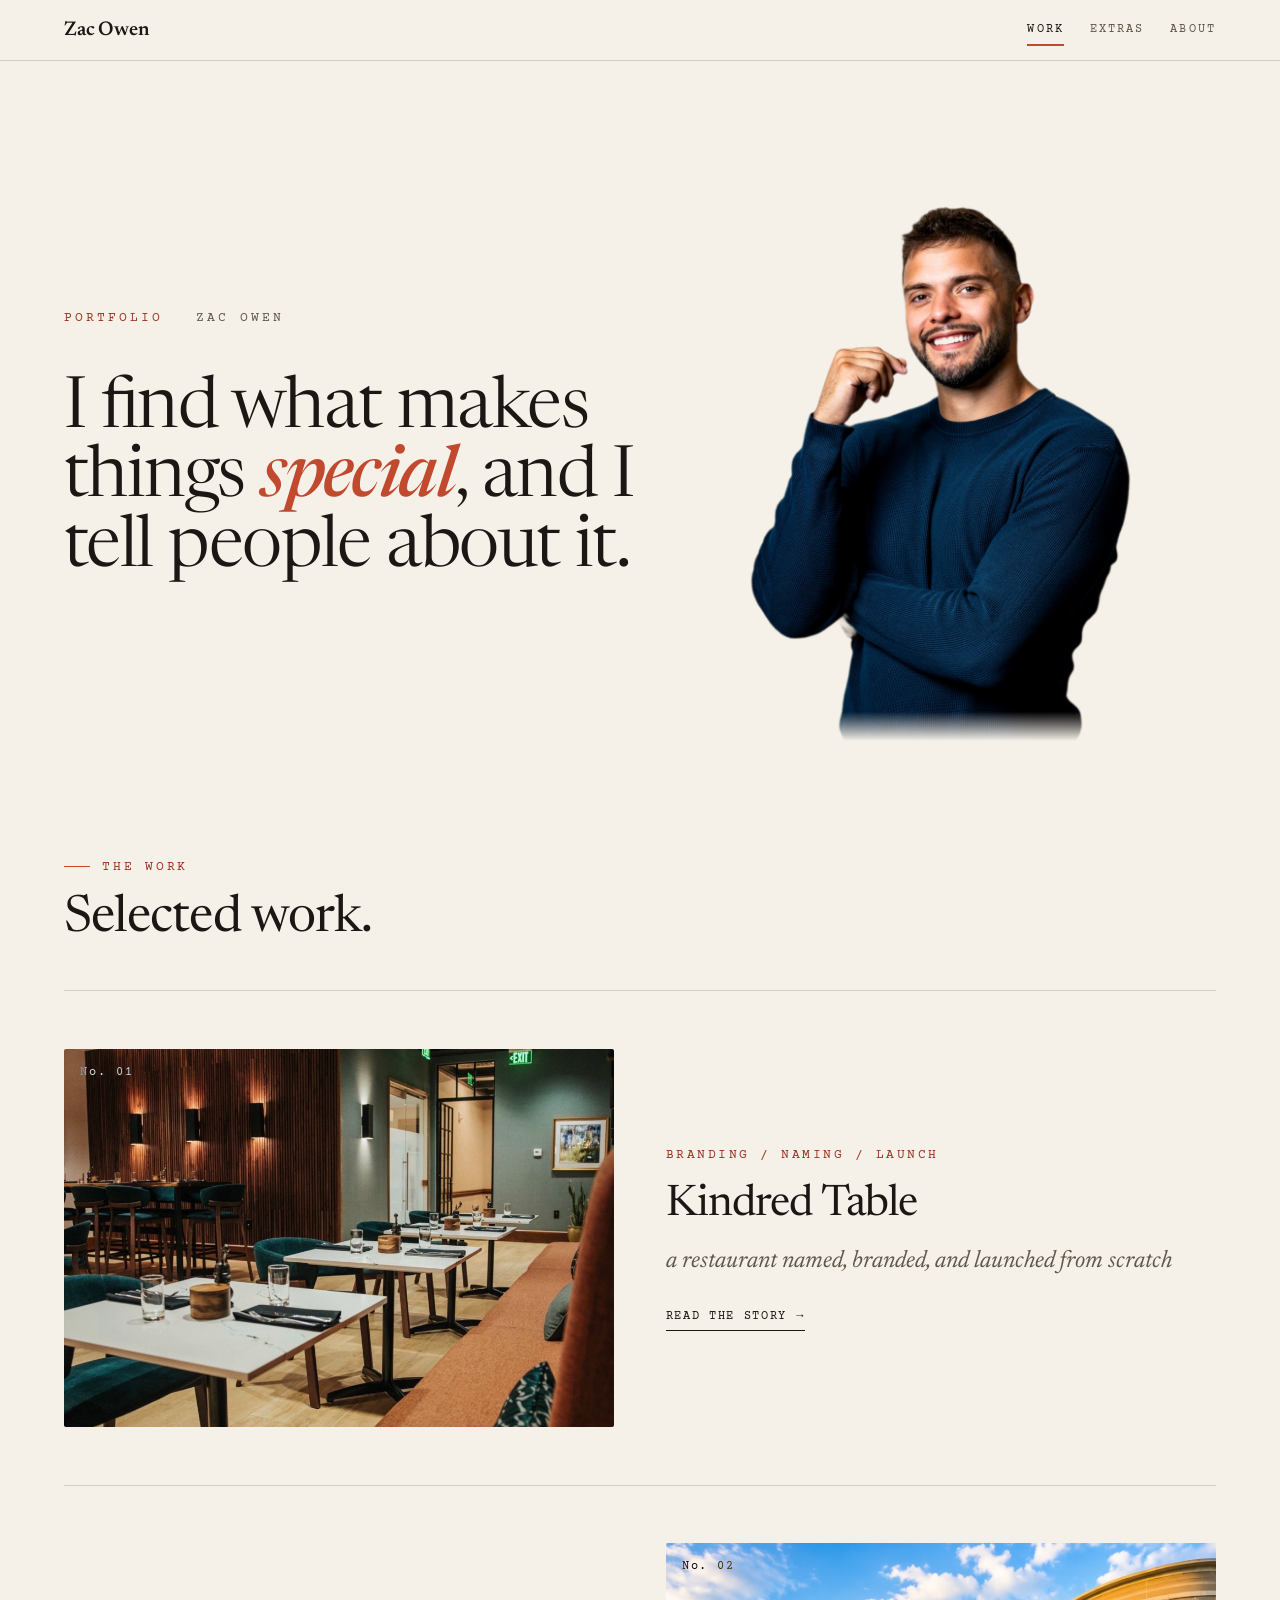
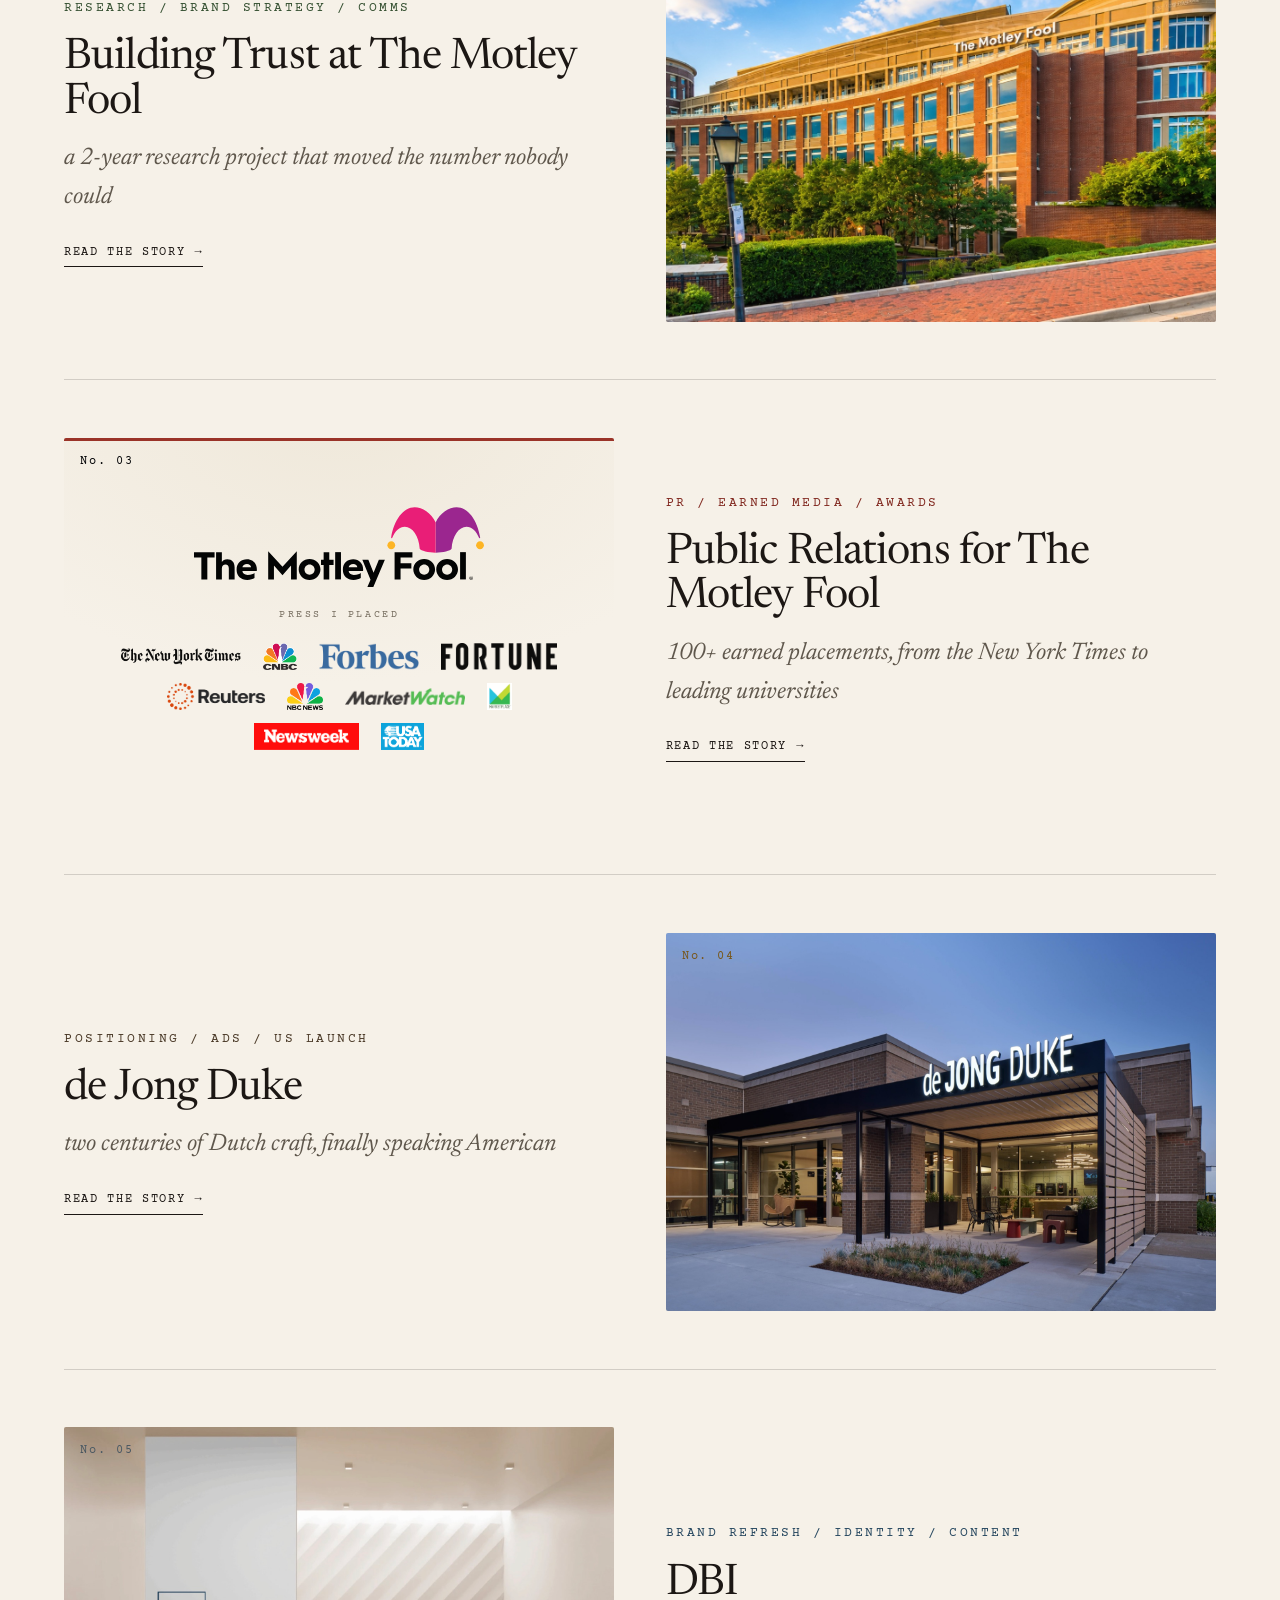
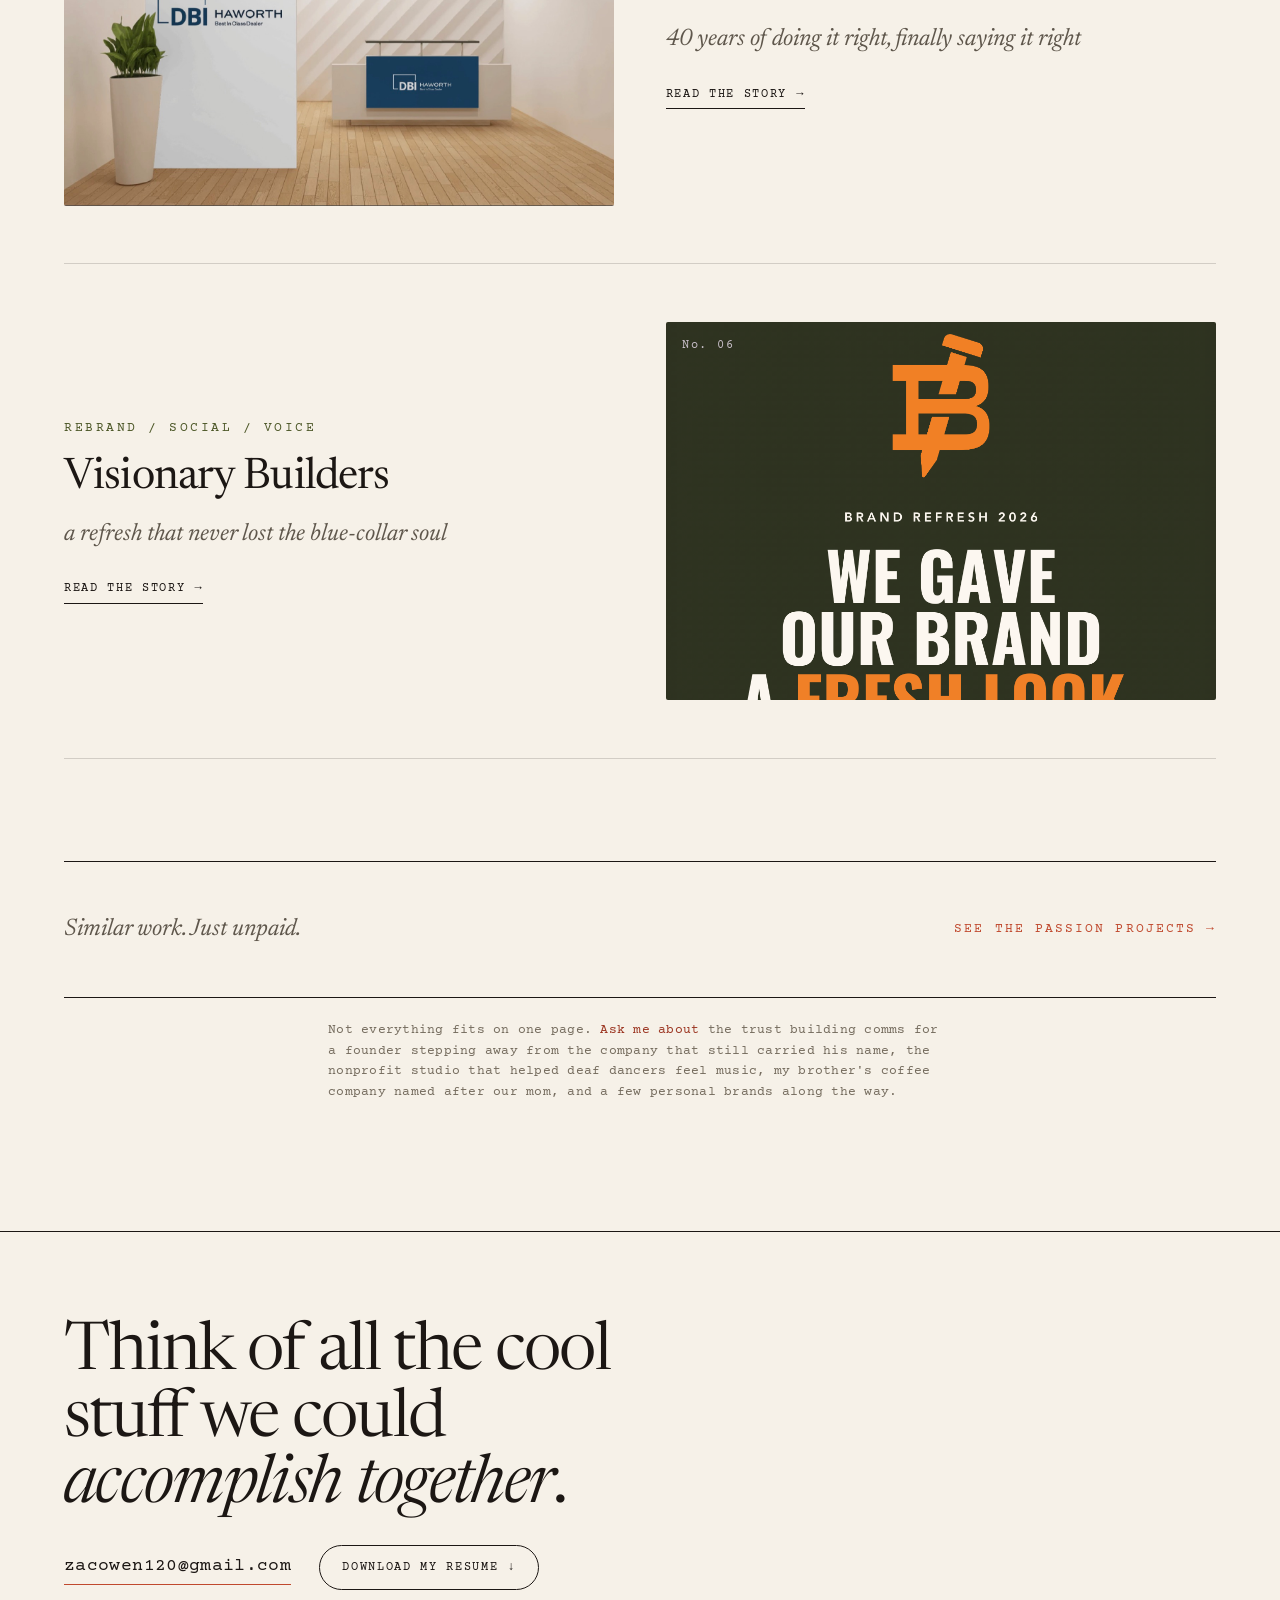
==== commit 2a4b6728: "update" ====
--- a/index.html
+++ b/index.html
@@ -7,7 +7,7 @@
 <meta name="description" content="Zac Owen finds what makes things special, and tells people about it. Selected branding and marketing work.">
 <link rel="preconnect" href="https://fonts.googleapis.com">
 <link rel="preconnect" href="https://fonts.gstatic.com" crossorigin>
-<link rel="stylesheet" href="style.css?v=25">
+<link rel="stylesheet" href="style.css?v=26">
 <link rel="icon" href="data:image/svg+xml,<svg xmlns=%22http://www.w3.org/2000/svg%22 viewBox=%220 0 100 100%22><text y=%22.9em%22 font-size=%2290%22>🍍</text></svg>">
 </head>
 <body class="home">
@@ -51,7 +51,7 @@
     <a class="card theme-trust" href="case-trust.html">
       <figure class="card-figure">
         <span class="card-num">No. 02</span>
-        <img class="card-img" src="assets/tmf-office.jpg" alt="The Motley Fool headquarters">
+        <img class="card-img" src="assets/tmf-office.jpg" alt="The Motley Fool headquarters" style="transform:scale(1.18); transform-origin:center 38%;">
       </figure>
       <span class="card-band">
         <span class="card-cat">Research / Brand Strategy / Comms</span>
@@ -66,13 +66,17 @@
         <span class="card-num">No. 03</span>
         <span class="tile-wall pr-press" role="img" aria-label="Public relations for The Motley Fool, featured across national media">
           <img class="tw-fool" src="assets/tmf-logo.svg" alt="The Motley Fool">
-          <span class="tw-as">As featured in</span>
+          <span class="tw-as">Press I placed</span>
           <span class="tw-logos">
             <img class="tw-logo" src="assets/logos/nyt.png" alt="The New York Times">
             <img class="tw-logo" src="assets/logos/cnbc.png" alt="CNBC">
             <img class="tw-logo" src="assets/logos/forbes.png" alt="Forbes">
             <img class="tw-logo" src="assets/logos/fortune.png" alt="Fortune">
+            <img class="tw-logo" src="assets/logos/reuters.png" alt="Reuters">
+            <img class="tw-logo" src="assets/logos/nbc-news.png" alt="NBC News">
+            <img class="tw-logo" src="assets/logos/marketwatch.png" alt="MarketWatch">
             <img class="tw-logo" src="assets/logos/marketplace.png" alt="Marketplace">
+            <img class="tw-logo" src="assets/logos/newsweek.png" alt="Newsweek">
             <img class="tw-logo" src="assets/logos/usa-today.png" alt="USA Today">
           </span>
         </span>
@@ -88,12 +92,12 @@
     <a class="card theme-djd" href="case-djd.html">
       <figure class="card-figure">
         <span class="card-num">No. 04</span>
-        <img class="card-img" src="assets/djd-office-header.jpg" alt="A de Jong Duke machine in a modern office">
+        <img class="card-img" src="assets/djd-building.jpg" alt="The de Jong Duke building exterior at dusk" style="object-position:center 55%;">
       </figure>
       <span class="card-band">
         <span class="card-cat">Positioning / Ads / US Launch</span>
         <span class="card-name">de Jong Duke</span>
-        <span class="card-quip">a 200-year-old Dutch brand, launched the American way</span>
+        <span class="card-quip">two centuries of Dutch craft, finally speaking American</span>
         <span class="card-go">Read the story <span class="ar">&rarr;</span></span>
       </span>
     </a>
@@ -101,12 +105,12 @@
     <a class="card theme-dbi" href="case-dbi.html">
       <figure class="card-figure">
         <span class="card-num">No. 05</span>
-        <img class="card-img" src="assets/dbi-office.jpg" alt="DBI's branded office space">
+        <img class="card-img" src="assets/dbi-space-reception.jpg" alt="DBI Haworth branded showroom" style="object-position:center 40%;">
       </figure>
       <span class="card-band">
         <span class="card-cat">Brand Refresh / Identity / Content</span>
         <span class="card-name">DBI</span>
-        <span class="card-quip">a 40-year-old brand, finally saying how and why</span>
+        <span class="card-quip">40 years of doing it right, finally saying it right</span>
         <span class="card-go">Read the story <span class="ar">&rarr;</span></span>
       </span>
     </a>
@@ -114,7 +118,7 @@
     <a class="card theme-vb" href="case-vb.html">
       <figure class="card-figure">
         <span class="card-num">No. 06</span>
-        <img class="card-img" src="assets/vb-trucks.jpg" alt="The new Visionary Builders brand on the truck wraps">
+        <img class="card-img" src="assets/vb-tile.png" alt="Visionary Builders brand identity" style="object-position:center 30%;">
       </figure>
       <span class="card-band">
         <span class="card-cat">Rebrand / Social / Voice</span>
@@ -127,7 +131,7 @@
   </div>
 
   <a class="extras-bridge" href="extras.html">
-    <span class="eb-small">The passion projects. Same work, just unpaid.</span>
+    <span class="eb-small">Similar work. Just unpaid.</span>
     <span class="eb-btn">See the passion projects <span class="ar">&rarr;</span></span>
   </a>
 
--- a/style.css
+++ b/style.css
@@ -202,6 +202,7 @@
 .cover-text { min-width: 0; }
 @media (max-width: 820px) {
   .cover { grid-template-columns: 1fr; gap: clamp(22px, 5vw, 36px); }
+  .cover h1 { font-size: clamp(44px, 12vw, 64px); line-height: .95; }
 }
 .cover-eyebrow {
   display: flex; align-items: center; gap: 16px;
@@ -343,6 +344,7 @@
   .card:hover .card-img { transform: scale(1.045); filter: saturate(1.04); }
   .card:hover .card-name { color: var(--accent-deep); }
   .card:hover .card-go .ar { transform: translateX(6px); }
+  .card.theme-trust:hover .card-img { transform: scale(1.225); transform-origin: center 38%; }
 }
 .card.dark-band .card-band { color: inherit; }
 .card.dark-band .card-tags span { border-color: var(--line-2); color: var(--ink-2); }
@@ -373,7 +375,7 @@
   background: radial-gradient(125% 120% at 50% -10%, var(--paper-2), var(--paper) 62%);
   border-top: 3px solid var(--accent);
 }
-.tile-wall.pr-press .tw-fool { width: clamp(150px, 56%, 250px); height: auto; }
+.tile-wall.pr-press .tw-fool { width: clamp(160px, 66%, 290px); height: auto; }
 .tile-wall.pr-press .tw-as { font-family: var(--mono); font-size: 10px; letter-spacing: .26em; text-transform: uppercase; color: var(--ink-3); }
 .tile-wall.pr-press .tw-logos { display: flex; flex-wrap: wrap; align-items: center; justify-content: center; gap: 13px 22px; max-width: 92%; }
 .tile-wall.pr-press .tw-logos .tw-logo { height: clamp(19px, 2.3vw, 27px); width: auto; max-width: 120px; object-fit: contain; opacity: .95; }
@@ -417,7 +419,7 @@
 }
 .extras-bridge .eb-btn {
   font-family: var(--mono); font-weight: 400; font-size: 13px; text-transform: uppercase; letter-spacing: .16em;
-  display: inline-flex; align-items: center; gap: 10px; color: var(--ink); white-space: nowrap;
+  display: inline-flex; align-items: center; gap: 10px; color: var(--accent); white-space: nowrap;
 }
 .extras-bridge .eb-btn .ar { transition: transform .3s var(--ease); }
 .extras-bridge:hover .eb-btn .ar { transform: translateX(6px); }
@@ -1283,10 +1285,7 @@
 }
 .witl-clip figcaption { font-family: var(--mono); font-size: 12px; color: var(--ink-3); margin-top: 8px; }
 
-/* shared components: brand clearance, feature-shot widths, rev faces, utilities */
-.brand-clearance { display: flex; align-items: center; gap: 14px; margin-top: 18px; }
-.brand-clearance img { width: 50px; height: 50px; flex: none; opacity: .92; }
-.brand-clearance span { font-family: var(--mono); font-size: 11px; letter-spacing: .04em; color: var(--ink-3); line-height: 1.45; max-width: 30ch; }
+/* shared components: feature-shot widths, rev faces, utilities */
 .feature-shot.narrow { max-width: 430px; margin-inline: auto; }
 .feature-shot.medium { max-width: 720px; margin-inline: auto; }
 .rev-face { width: 44px; height: 44px; border-radius: 50%; object-fit: cover; border: 1px solid var(--line); display: block; margin-bottom: 8px; }
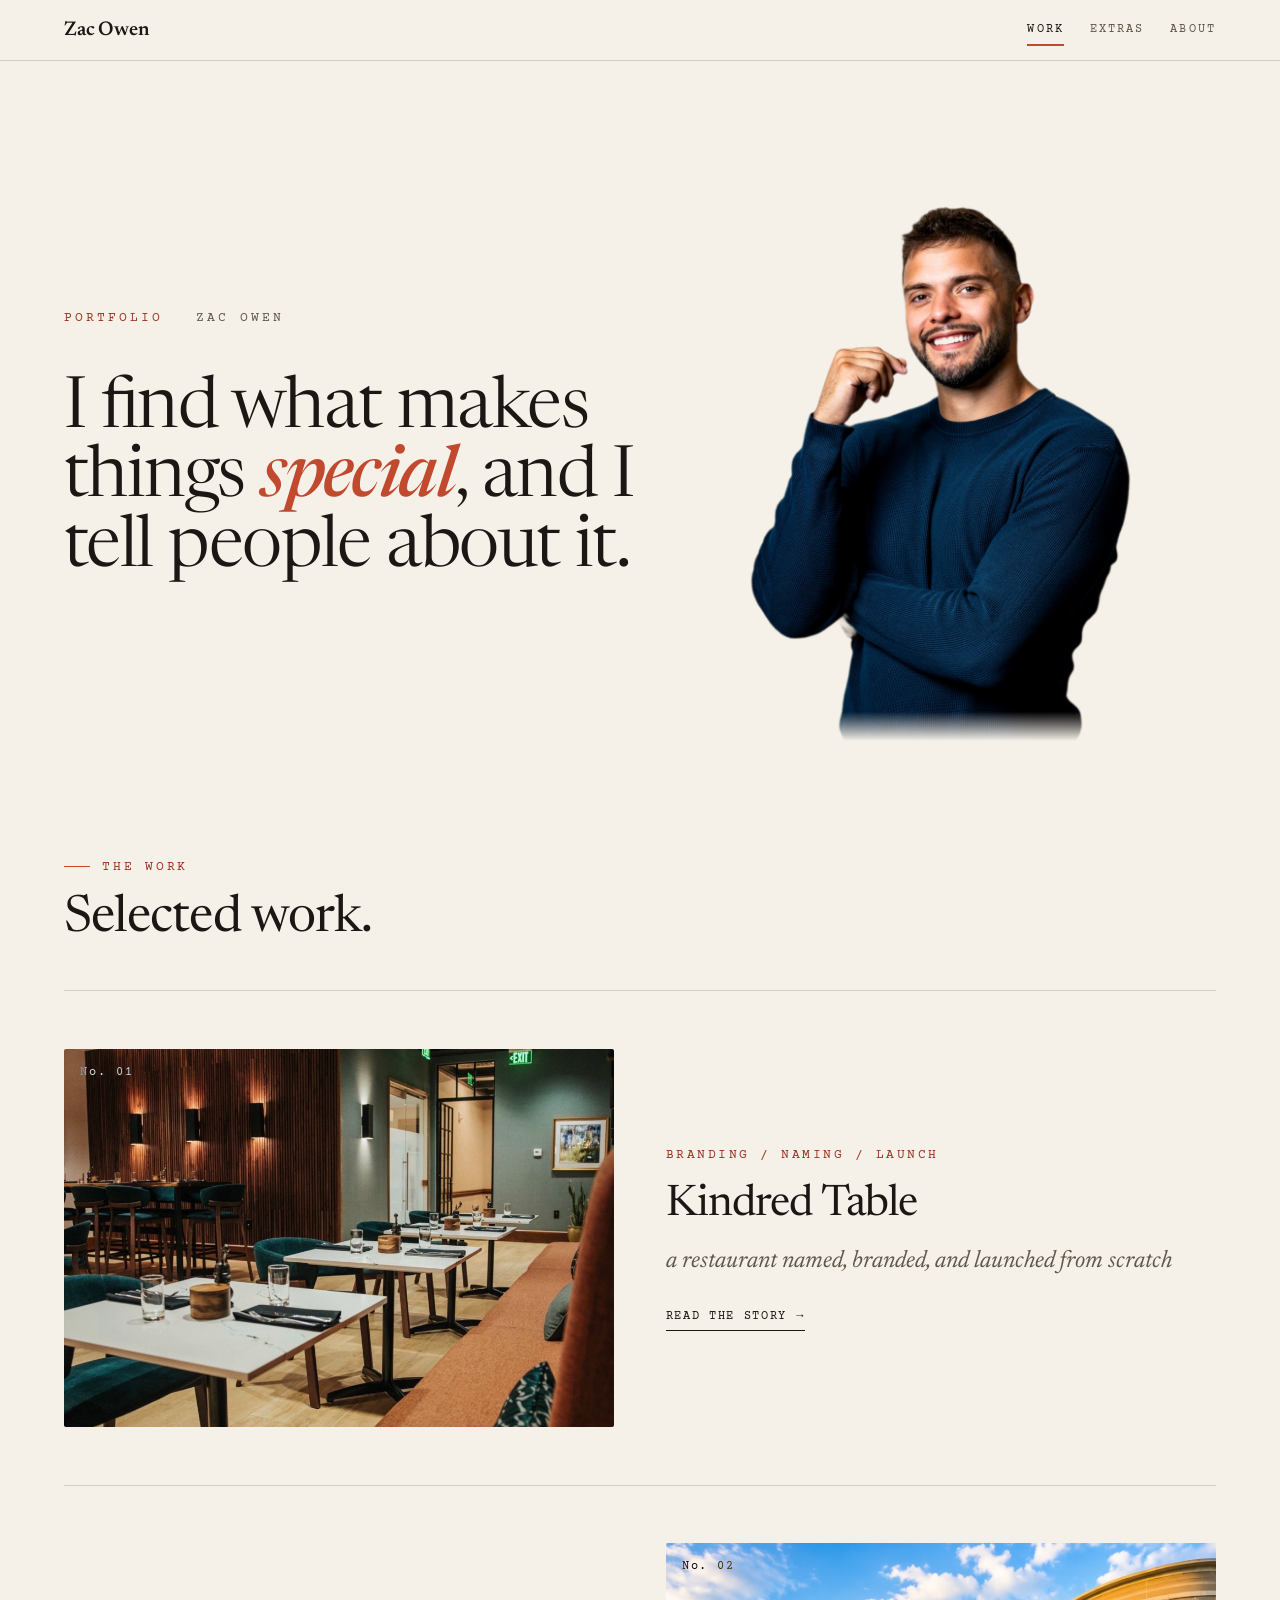
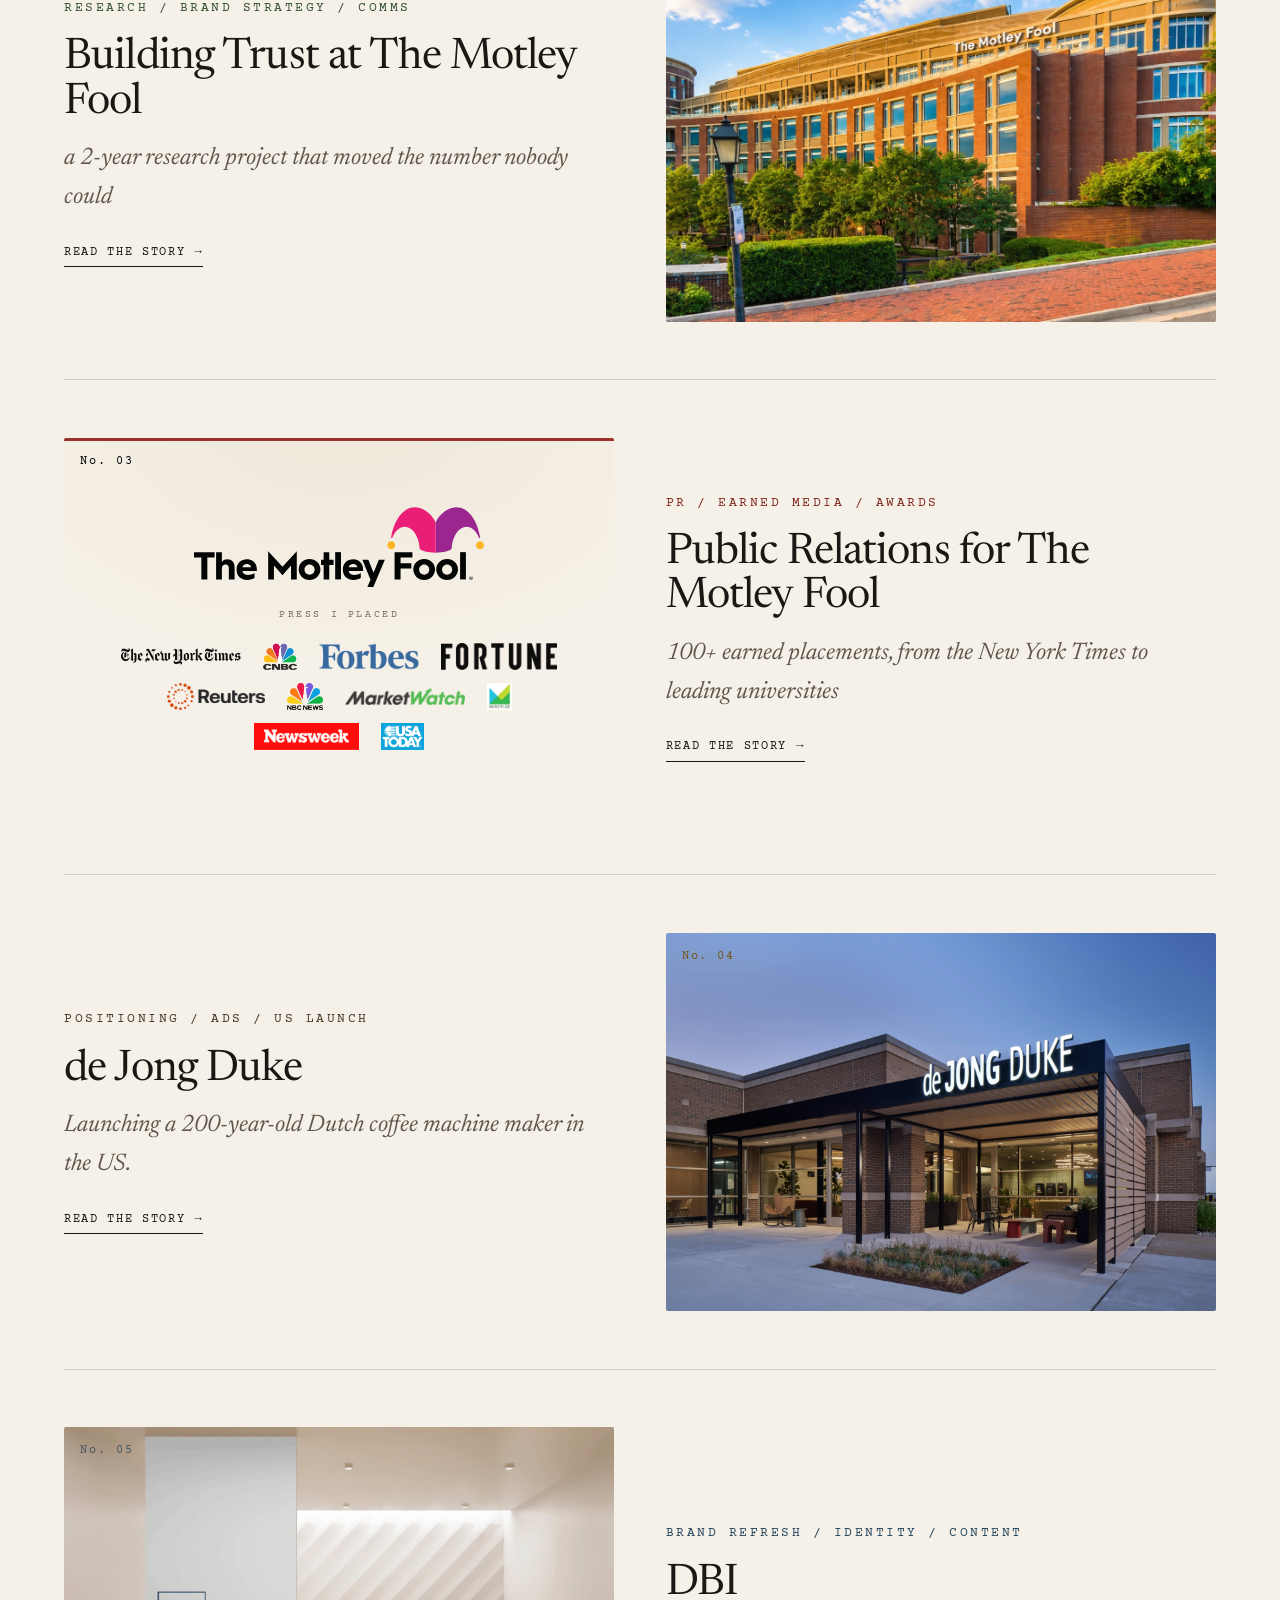
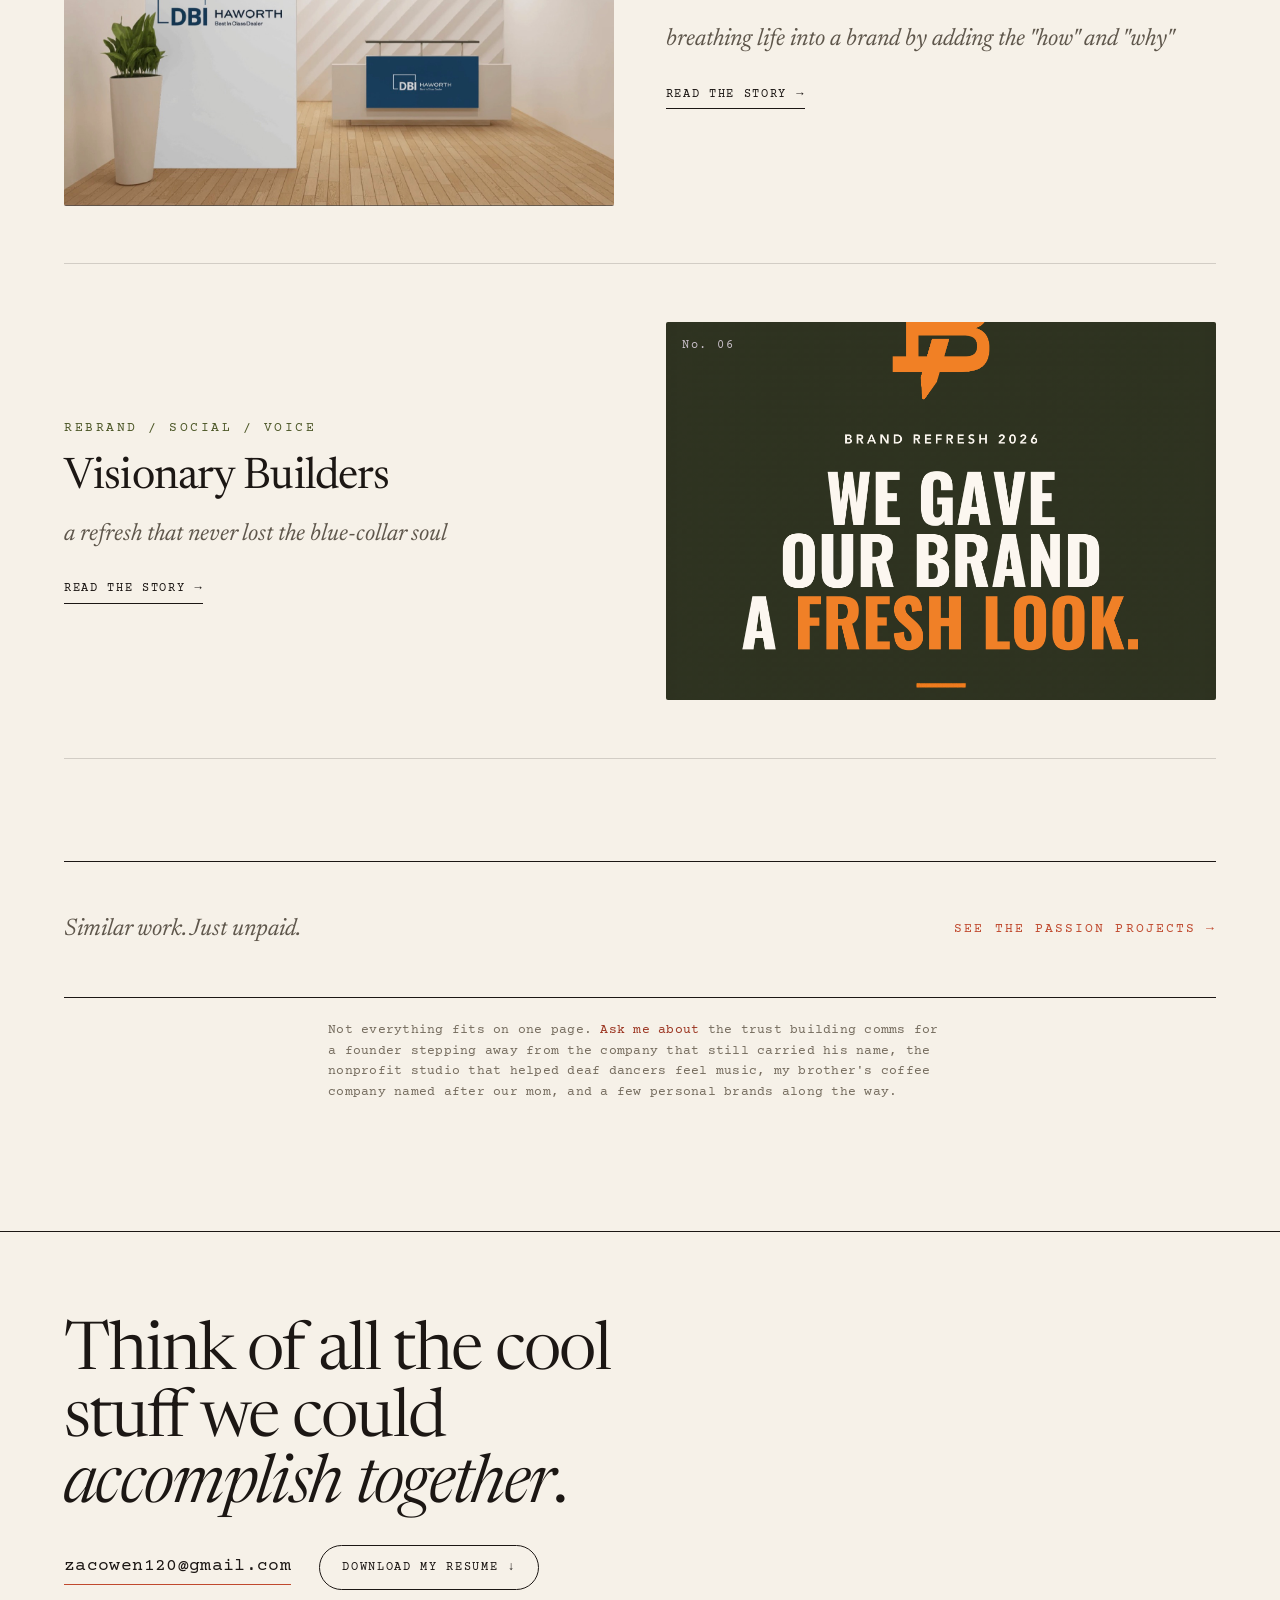
==== commit ea823d4c: "update" ====
--- a/index.html
+++ b/index.html
@@ -97,7 +97,7 @@
       <span class="card-band">
         <span class="card-cat">Positioning / Ads / US Launch</span>
         <span class="card-name">de Jong Duke</span>
-        <span class="card-quip">two centuries of Dutch craft, finally speaking American</span>
+        <span class="card-quip">Launching a 200-year-old Dutch coffee machine maker in the US.</span>
         <span class="card-go">Read the story <span class="ar">&rarr;</span></span>
       </span>
     </a>
@@ -110,7 +110,7 @@
       <span class="card-band">
         <span class="card-cat">Brand Refresh / Identity / Content</span>
         <span class="card-name">DBI</span>
-        <span class="card-quip">40 years of doing it right, finally saying it right</span>
+        <span class="card-quip">breathing life into a brand by adding the "how" and "why"</span>
         <span class="card-go">Read the story <span class="ar">&rarr;</span></span>
       </span>
     </a>
@@ -118,7 +118,7 @@
     <a class="card theme-vb" href="case-vb.html">
       <figure class="card-figure">
         <span class="card-num">No. 06</span>
-        <img class="card-img" src="assets/vb-tile.png" alt="Visionary Builders brand identity" style="object-position:center 30%;">
+        <img class="card-img" src="assets/vb-tile.png" alt="Visionary Builders brand identity" style="object-position:center 55%;">
       </figure>
       <span class="card-band">
         <span class="card-cat">Rebrand / Social / Voice</span>
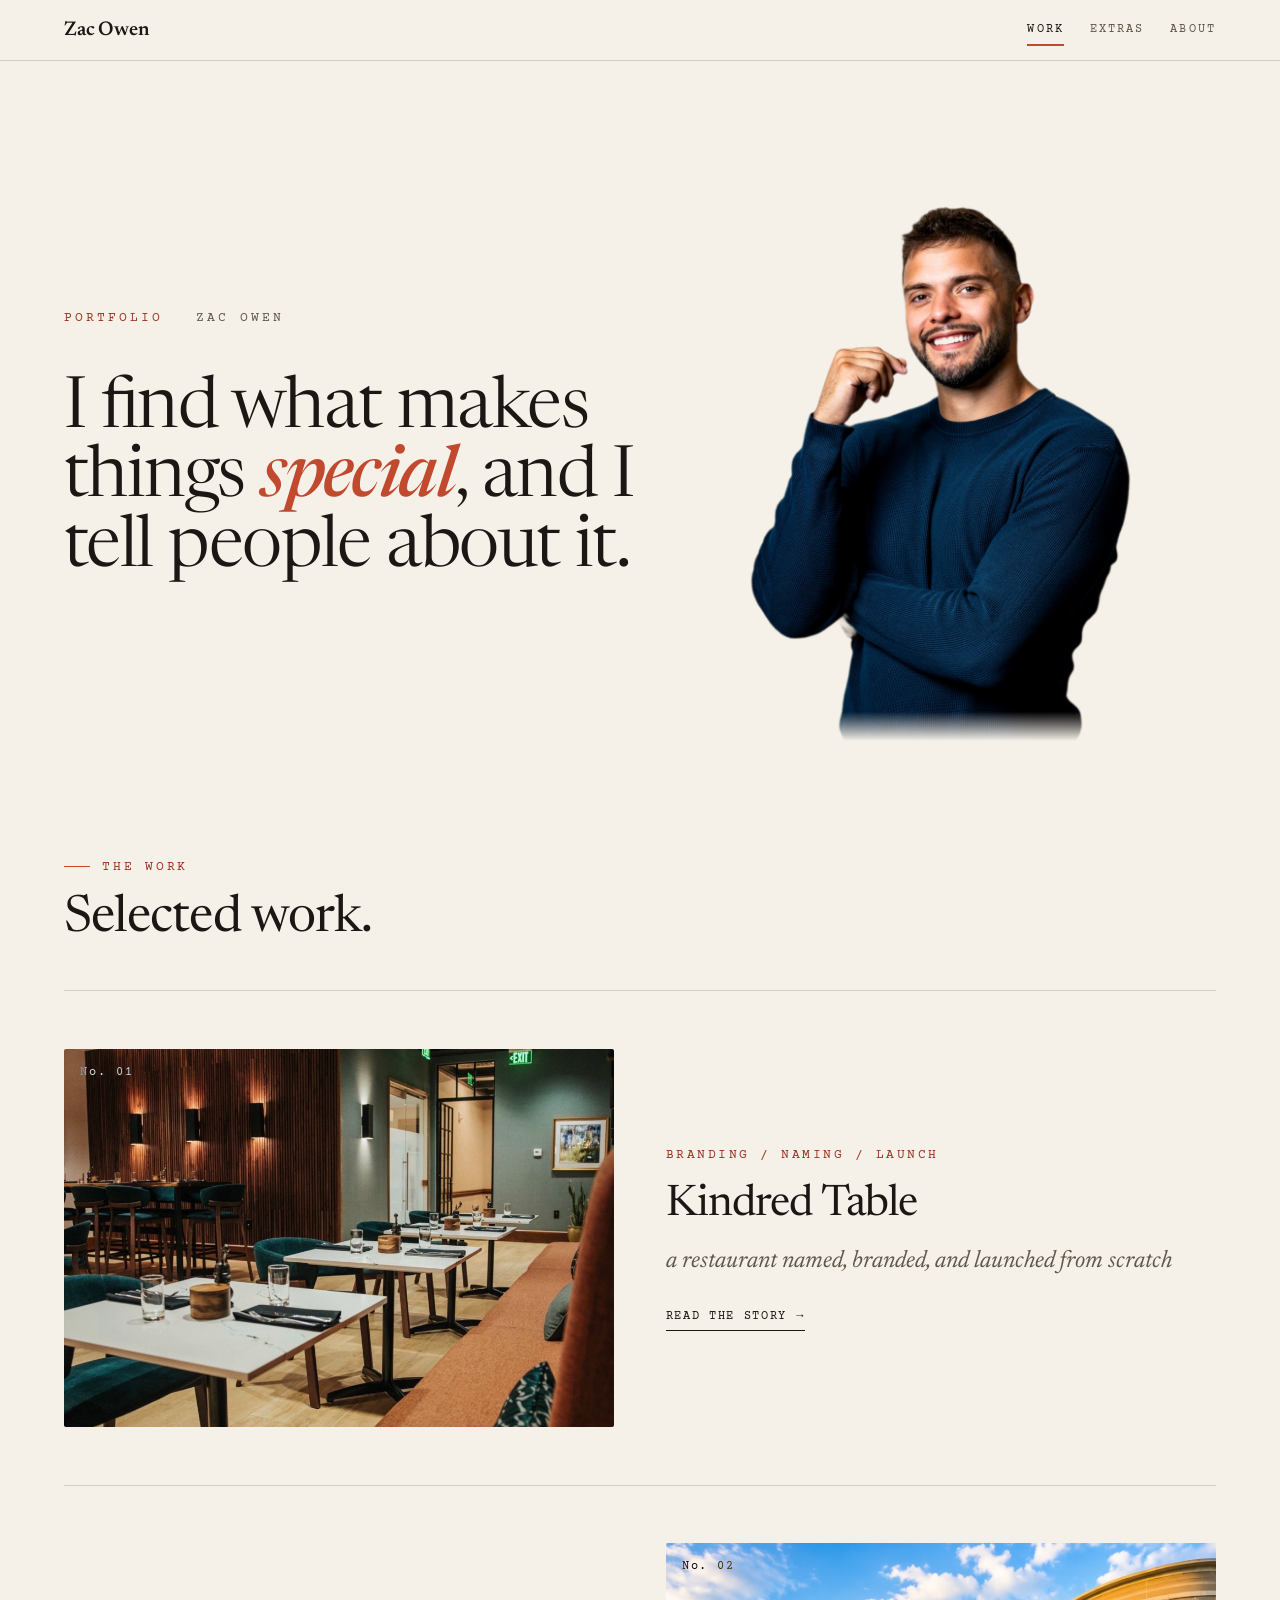
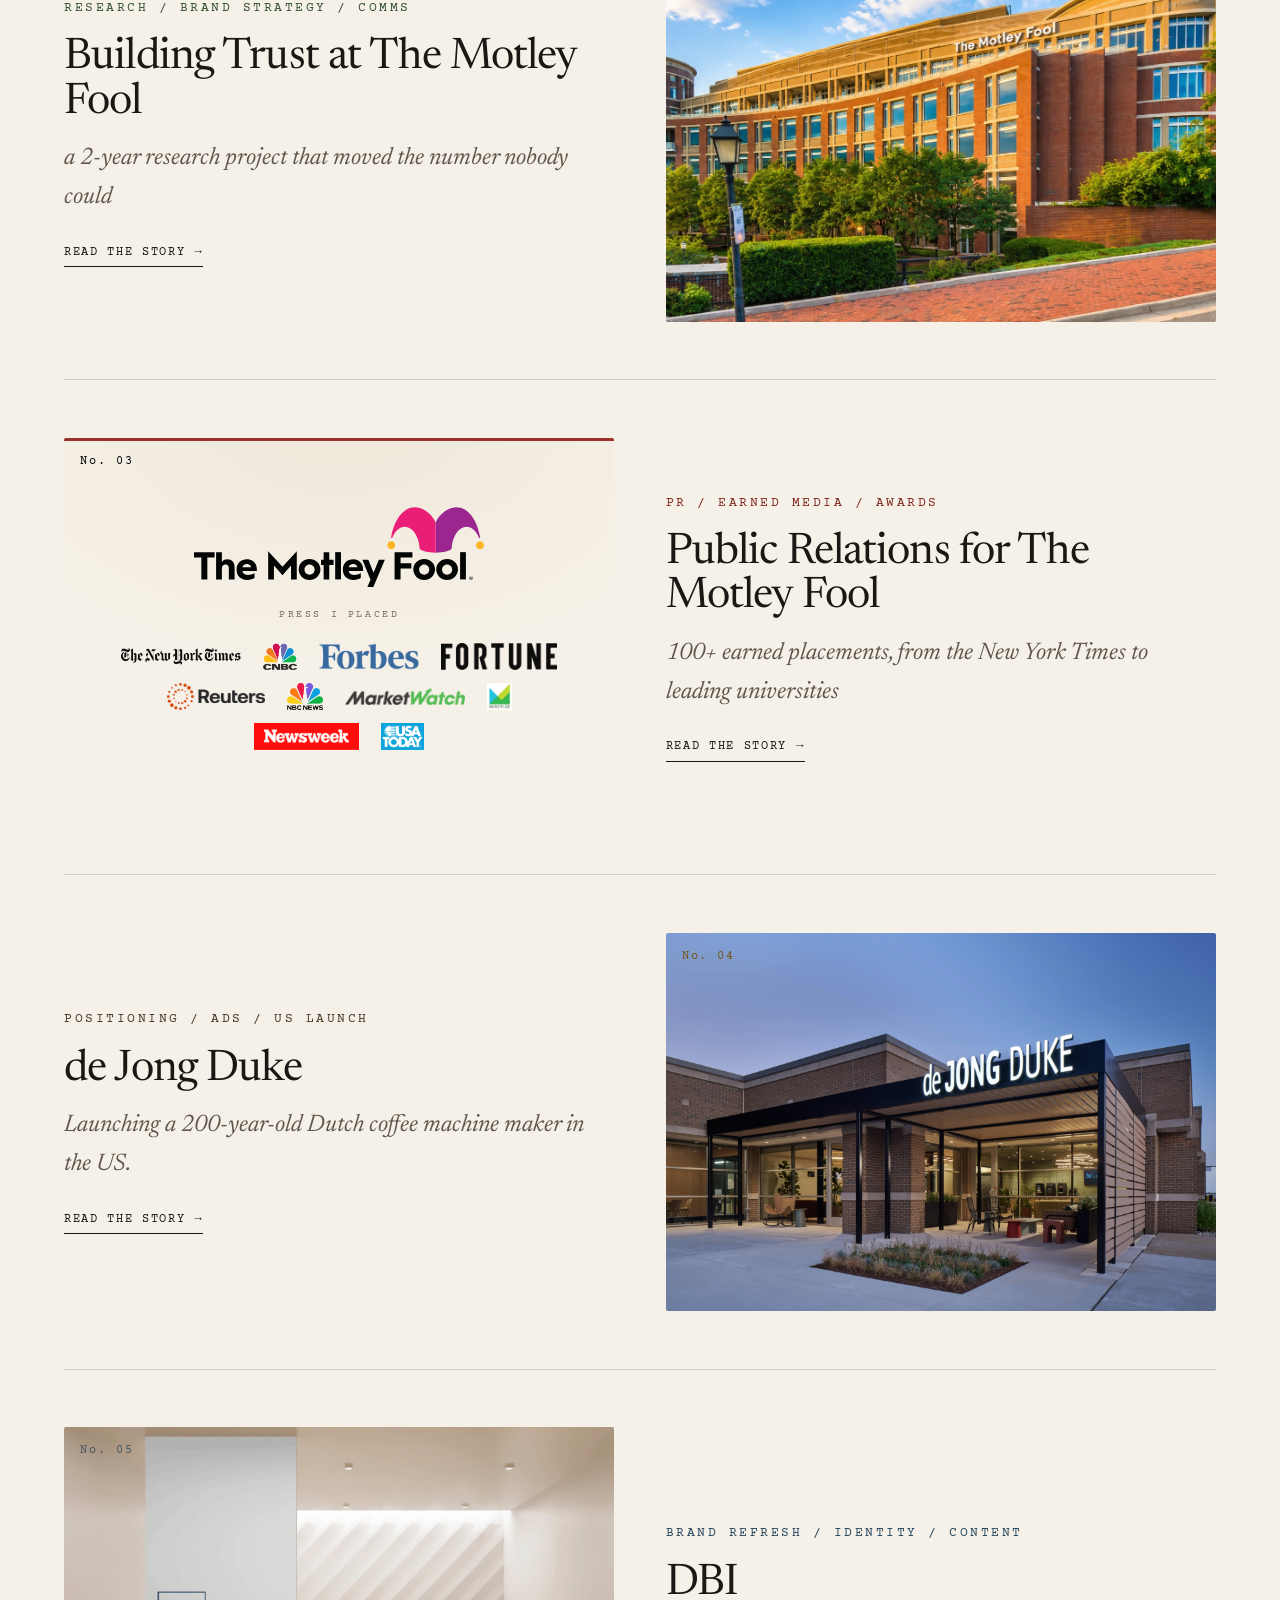
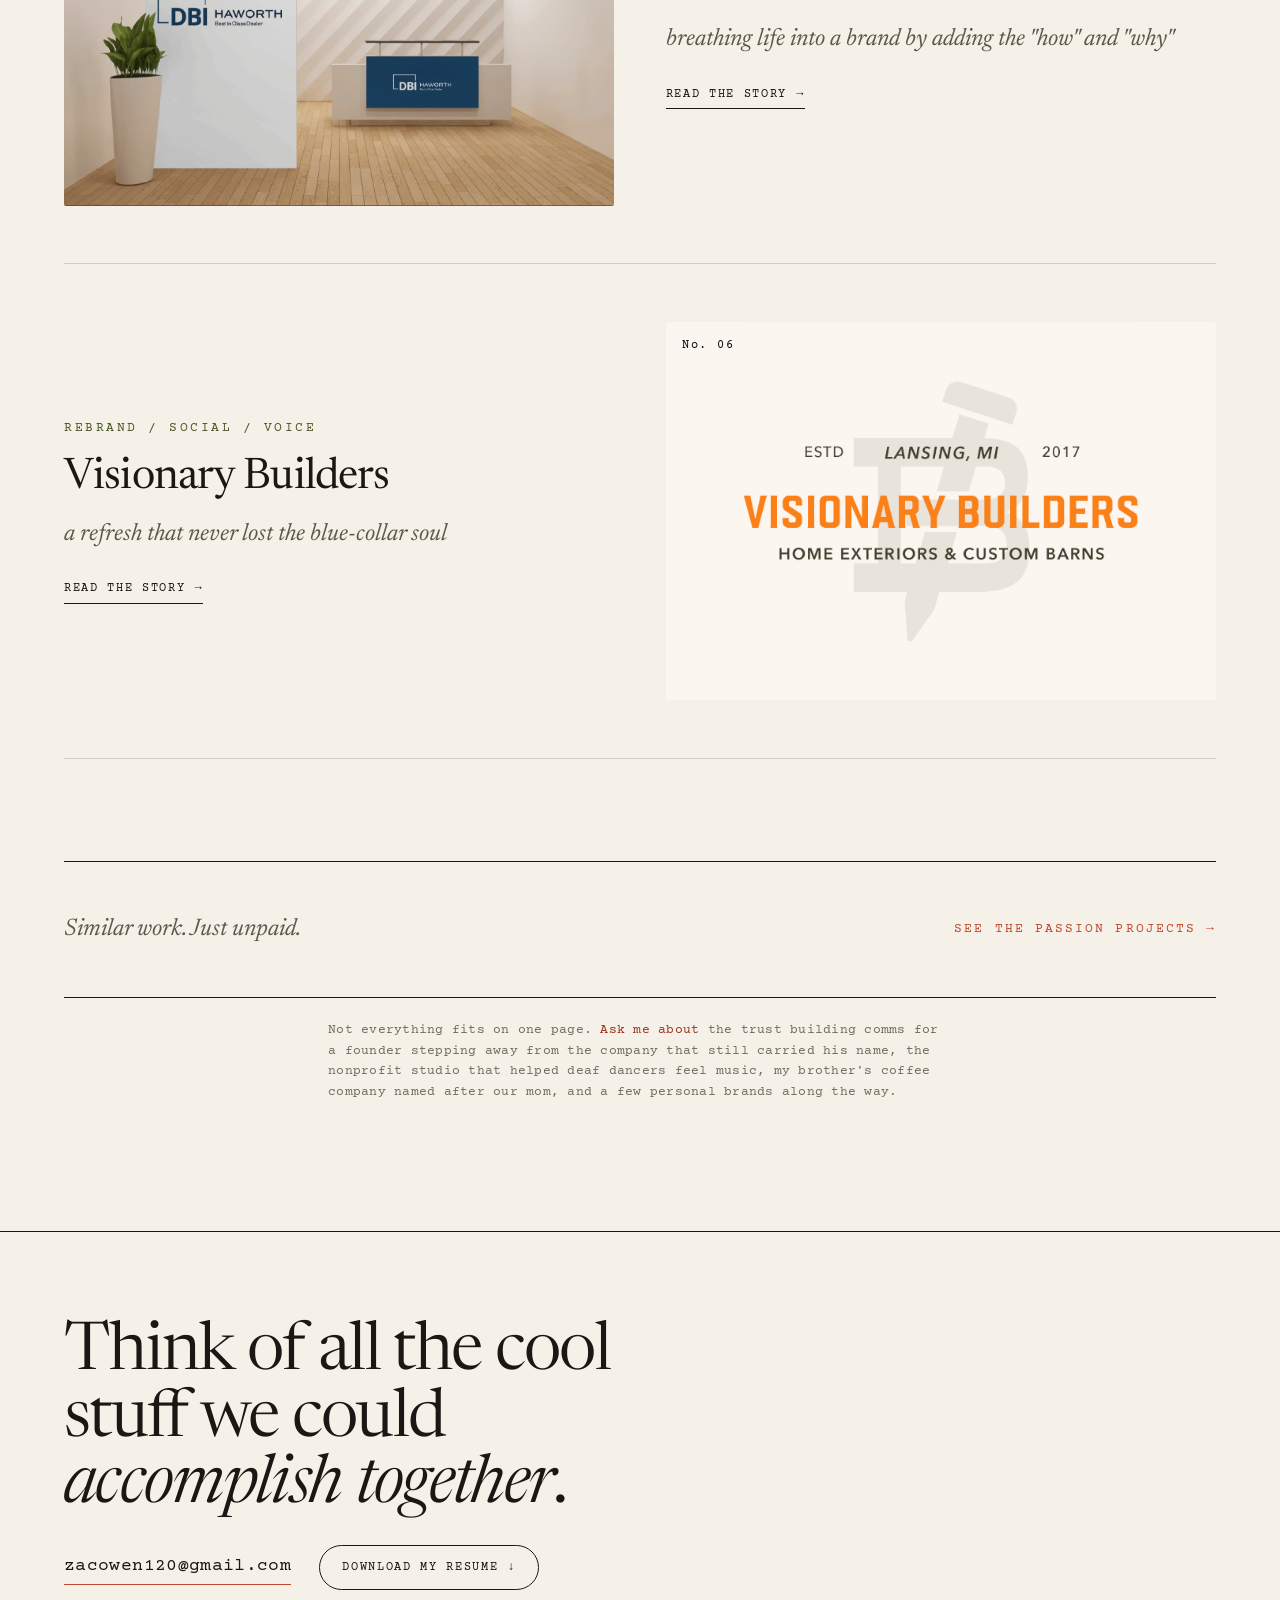
==== commit ad4ac2b2: "VB brand sheet as tile + hero, fix remaining carousel hints and my-role Co-Authored-By: Claude Sonne" ====
--- a/index.html
+++ b/index.html
@@ -118,7 +118,7 @@
     <a class="card theme-vb" href="case-vb.html">
       <figure class="card-figure">
         <span class="card-num">No. 06</span>
-        <img class="card-img" src="assets/vb-tile.png" alt="Visionary Builders brand identity" style="object-position:center 55%;">
+        <img class="card-img" src="assets/vb-brand-sheet.png" alt="Visionary Builders brand identity" style="object-position:center 50%;">
       </figure>
       <span class="card-band">
         <span class="card-cat">Rebrand / Social / Voice</span>
--- a/style.css
+++ b/style.css
@@ -1256,6 +1256,7 @@
 .about-hero.reveal .ah-quote .w:nth-child(12) { animation-delay: 2.03s; }
 .about-hero.reveal .ah-quote .w:nth-child(13) { animation-delay: 2.15s; }
 .about-hero.reveal .ah-quote .w:nth-child(14) { animation-delay: 2.27s; }
+.about-hero.reveal .ah-quote .w:nth-child(15) { animation-delay: 2.39s; }
 @keyframes word-in { to { opacity: 1; transform: translateY(0); } }
 .about-hero .ah-sub {
   font-family: var(--serif); font-style: italic; font-size: clamp(18px,1.8vw,24px);
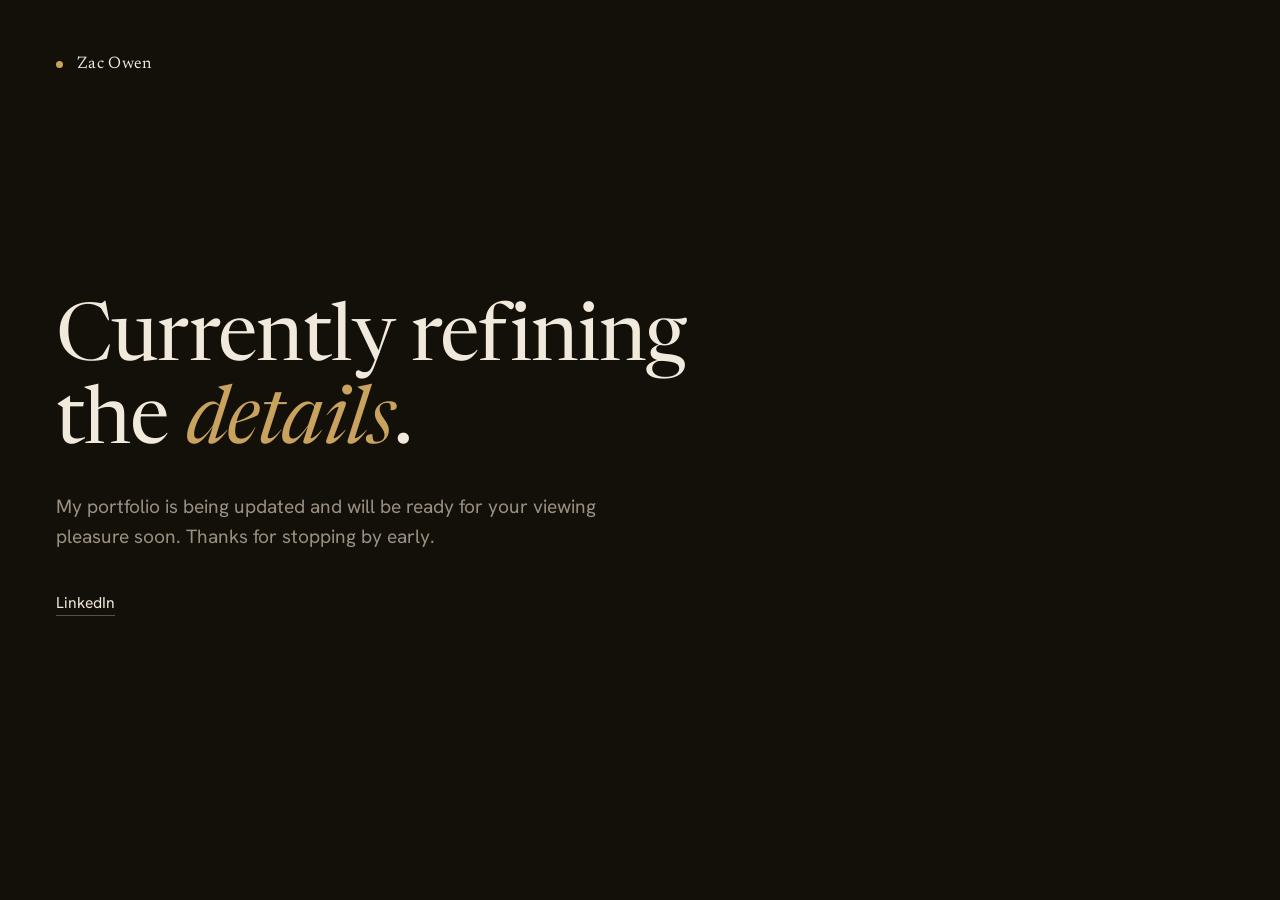
==== commit eda37717: "Holding page" ====
--- a/index.html
+++ b/index.html
@@ -4,151 +4,38 @@
 <meta charset="utf-8">
 <meta name="viewport" content="width=device-width, initial-scale=1">
 <title>Zac Owen, Portfolio</title>
-<meta name="description" content="Zac Owen finds what makes things special, and tells people about it. Selected branding and marketing work.">
+<meta name="robots" content="noindex">
+<link rel="icon" href="data:image/svg+xml,<svg xmlns=%22http://www.w3.org/2000/svg%22 viewBox=%220 0 100 100%22><rect width=%22100%22 height=%22100%22 rx=%2220%22 fill=%22%23131009%22/><text x=%2250%22 y=%2274%22 font-family=%22Georgia,'Newsreader',serif%22 font-size=%2270%22 font-weight=%22600%22 fill=%22%23f1e9db%22 text-anchor=%22middle%22>Z</text></svg>">
 <link rel="preconnect" href="https://fonts.googleapis.com">
 <link rel="preconnect" href="https://fonts.gstatic.com" crossorigin>
-<link rel="stylesheet" href="style.css?v=26">
-<link rel="icon" href="data:image/svg+xml,<svg xmlns=%22http://www.w3.org/2000/svg%22 viewBox=%220 0 100 100%22><text y=%22.9em%22 font-size=%2290%22>🍍</text></svg>">
+<link href="https://fonts.googleapis.com/css2?family=Newsreader:ital,opsz,wght@0,6..72,300..700;1,6..72,300..600&family=Hanken+Grotesk:wght@400;500;600;700&display=swap" rel="stylesheet">
+<style>
+  :root{--bg:#131009;--cream:#f1e9db;--muted:#9a9082;--accent:#c9a25e;}
+  *{box-sizing:border-box;margin:0;padding:0;}
+  body{background:var(--bg);color:var(--cream);font-family:'Hanken Grotesk',system-ui,sans-serif;min-height:100vh;display:flex;flex-direction:column;padding:clamp(1.5rem,5vw,3.5rem);-webkit-font-smoothing:antialiased;}
+  .top{display:flex;align-items:center;gap:.6rem;font-family:'Newsreader',Georgia,serif;font-size:1.05rem;letter-spacing:.02em;}
+  .dot{width:7px;height:7px;border-radius:50%;background:var(--accent);animation:pulse 2.4s infinite;}
+  @keyframes pulse{0%{box-shadow:0 0 0 0 rgba(201,162,94,.5);}70%{box-shadow:0 0 0 10px rgba(201,162,94,0);}100%{box-shadow:0 0 0 0 rgba(201,162,94,0);}}
+  .center{flex:1;display:flex;flex-direction:column;justify-content:center;max-width:46rem;animation:rise 1.1s cubic-bezier(.2,.7,.2,1) both;}
+  h1{font-family:'Newsreader',Georgia,serif;font-weight:400;font-size:clamp(2.4rem,8vw,5rem);line-height:1.04;letter-spacing:-.01em;}
+  h1 em{font-style:italic;color:var(--accent);}
+  .sub{margin-top:1.6rem;color:var(--muted);font-size:clamp(1rem,2.2vw,1.2rem);line-height:1.55;max-width:34rem;}
+  .foot{display:flex;flex-wrap:wrap;gap:1.4rem;align-items:center;margin-top:2.5rem;font-size:.98rem;}
+  a{color:var(--cream);text-decoration:none;border-bottom:1px solid rgba(241,233,219,.3);padding-bottom:2px;transition:border-color .25s,color .25s;}
+  a:hover{color:var(--accent);border-color:var(--accent);}
+  .sep{color:rgba(241,233,219,.25);}
+  @keyframes rise{from{opacity:0;transform:translateY(16px);}to{opacity:1;transform:none;}}
+  @media(prefers-reduced-motion:reduce){.center{animation:none;}.dot{animation:none;}}
+</style>
 </head>
-<body class="home">
-
-<main class="home-main">
-
-  <header class="cover">
-    <div class="cover-text">
-      <div class="cover-eyebrow">
-        <span><b>Portfolio</b> &nbsp; Zac Owen</span>
-      </div>
-      <h1>I find what makes things <em>special</em>, and I tell people about it.</h1>
+<body>
+  <div class="top"><span class="dot"></span>&nbsp;Zac Owen</div>
+  <main class="center">
+    <h1>Currently refining the <em>details</em>.</h1>
+    <p class="sub">My portfolio is being updated and will be ready for your viewing pleasure soon. Thanks for stopping by early.</p>
+    <div class="foot">
+      <a href="https://www.linkedin.com/in/zac-owen/" target="_blank" rel="noopener">LinkedIn</a>
     </div>
-    <figure class="cover-photo">
-      <img src="assets/zac-hero-cutout.png" alt="Zac Owen">
-    </figure>
-  </header>
-
-  <div class="work-head" id="work">
-    <div class="section-head">
-      <span class="sh-kicker">The Work</span>
-      <h2>Selected work.</h2>
-    </div>
-  </div>
-
-  <div class="collage">
-
-    <a class="card theme-kindred" href="case-kindred.html">
-      <figure class="card-figure">
-        <span class="card-num">No. 01</span>
-        <img class="card-img" src="assets/kt-photo-dining.jpg" alt="The Kindred Table dining room">
-      </figure>
-      <span class="card-band">
-        <span class="card-cat">Branding / Naming / Launch</span>
-        <span class="card-name">Kindred Table</span>
-        <span class="card-quip">a restaurant named, branded, and launched from scratch</span>
-        <span class="card-go">Read the story <span class="ar">&rarr;</span></span>
-      </span>
-    </a>
-
-    <a class="card theme-trust" href="case-trust.html">
-      <figure class="card-figure">
-        <span class="card-num">No. 02</span>
-        <img class="card-img" src="assets/tmf-office.jpg" alt="The Motley Fool headquarters" style="transform:scale(1.18); transform-origin:center 38%;">
-      </figure>
-      <span class="card-band">
-        <span class="card-cat">Research / Brand Strategy / Comms</span>
-        <span class="card-name">Building Trust at The Motley Fool</span>
-        <span class="card-quip">a 2-year research project that moved the number nobody could</span>
-        <span class="card-go">Read the story <span class="ar">&rarr;</span></span>
-      </span>
-    </a>
-
-    <a class="card theme-pr" href="case-pr.html">
-      <figure class="card-figure pr-wall">
-        <span class="card-num">No. 03</span>
-        <span class="tile-wall pr-press" role="img" aria-label="Public relations for The Motley Fool, featured across national media">
-          <img class="tw-fool" src="assets/tmf-logo.svg" alt="The Motley Fool">
-          <span class="tw-as">Press I placed</span>
-          <span class="tw-logos">
-            <img class="tw-logo" src="assets/logos/nyt.png" alt="The New York Times">
-            <img class="tw-logo" src="assets/logos/cnbc.png" alt="CNBC">
-            <img class="tw-logo" src="assets/logos/forbes.png" alt="Forbes">
-            <img class="tw-logo" src="assets/logos/fortune.png" alt="Fortune">
-            <img class="tw-logo" src="assets/logos/reuters.png" alt="Reuters">
-            <img class="tw-logo" src="assets/logos/nbc-news.png" alt="NBC News">
-            <img class="tw-logo" src="assets/logos/marketwatch.png" alt="MarketWatch">
-            <img class="tw-logo" src="assets/logos/marketplace.png" alt="Marketplace">
-            <img class="tw-logo" src="assets/logos/newsweek.png" alt="Newsweek">
-            <img class="tw-logo" src="assets/logos/usa-today.png" alt="USA Today">
-          </span>
-        </span>
-      </figure>
-      <span class="card-band">
-        <span class="card-cat">PR / Earned Media / Awards</span>
-        <span class="card-name">Public Relations for The Motley Fool</span>
-        <span class="card-quip">100+ earned placements, from the New York Times to leading universities</span>
-        <span class="card-go">Read the story <span class="ar">&rarr;</span></span>
-      </span>
-    </a>
-
-    <a class="card theme-djd" href="case-djd.html">
-      <figure class="card-figure">
-        <span class="card-num">No. 04</span>
-        <img class="card-img" src="assets/djd-building.jpg" alt="The de Jong Duke building exterior at dusk" style="object-position:center 55%;">
-      </figure>
-      <span class="card-band">
-        <span class="card-cat">Positioning / Ads / US Launch</span>
-        <span class="card-name">de Jong Duke</span>
-        <span class="card-quip">Launching a 200-year-old Dutch coffee machine maker in the US.</span>
-        <span class="card-go">Read the story <span class="ar">&rarr;</span></span>
-      </span>
-    </a>
-
-    <a class="card theme-dbi" href="case-dbi.html">
-      <figure class="card-figure">
-        <span class="card-num">No. 05</span>
-        <img class="card-img" src="assets/dbi-space-reception.jpg" alt="DBI Haworth branded showroom" style="object-position:center 40%;">
-      </figure>
-      <span class="card-band">
-        <span class="card-cat">Brand Refresh / Identity / Content</span>
-        <span class="card-name">DBI</span>
-        <span class="card-quip">breathing life into a brand by adding the "how" and "why"</span>
-        <span class="card-go">Read the story <span class="ar">&rarr;</span></span>
-      </span>
-    </a>
-
-    <a class="card theme-vb" href="case-vb.html">
-      <figure class="card-figure">
-        <span class="card-num">No. 06</span>
-        <img class="card-img" src="assets/vb-brand-sheet.png" alt="Visionary Builders brand identity" style="object-position:center 50%;">
-      </figure>
-      <span class="card-band">
-        <span class="card-cat">Rebrand / Social / Voice</span>
-        <span class="card-name">Visionary Builders</span>
-        <span class="card-quip">a refresh that never lost the blue-collar soul</span>
-        <span class="card-go">Read the story <span class="ar">&rarr;</span></span>
-      </span>
-    </a>
-
-  </div>
-
-  <a class="extras-bridge" href="extras.html">
-    <span class="eb-small">Similar work. Just unpaid.</span>
-    <span class="eb-btn">See the passion projects <span class="ar">&rarr;</span></span>
-  </a>
-
-  <p class="ask-mini">Not everything fits on one page. <b>Ask me about</b> the trust building comms for a founder stepping away from the company that still carried his name, the nonprofit studio that helped deaf dancers feel music, my brother's coffee company named after our mom, and a few personal brands along the way.</p>
-
-</main>
-
-<footer class="site-footer">
-  <div class="site-footer-inner">
-    <p class="cta-line">Think of all the cool stuff we could <em>accomplish together</em>.</p>
-    <div class="foot-row">
-      <a href="mailto:zacowen120@gmail.com">zacowen120@gmail.com</a>
-      <a class="resume-btn" href="assets/Zac_Owen_Resume.pdf" download>Download my resume</a>
-    </div>
-  </div>
-</footer>
-
-<script src="site.js?v=18"></script>
+  </main>
 </body>
 </html>
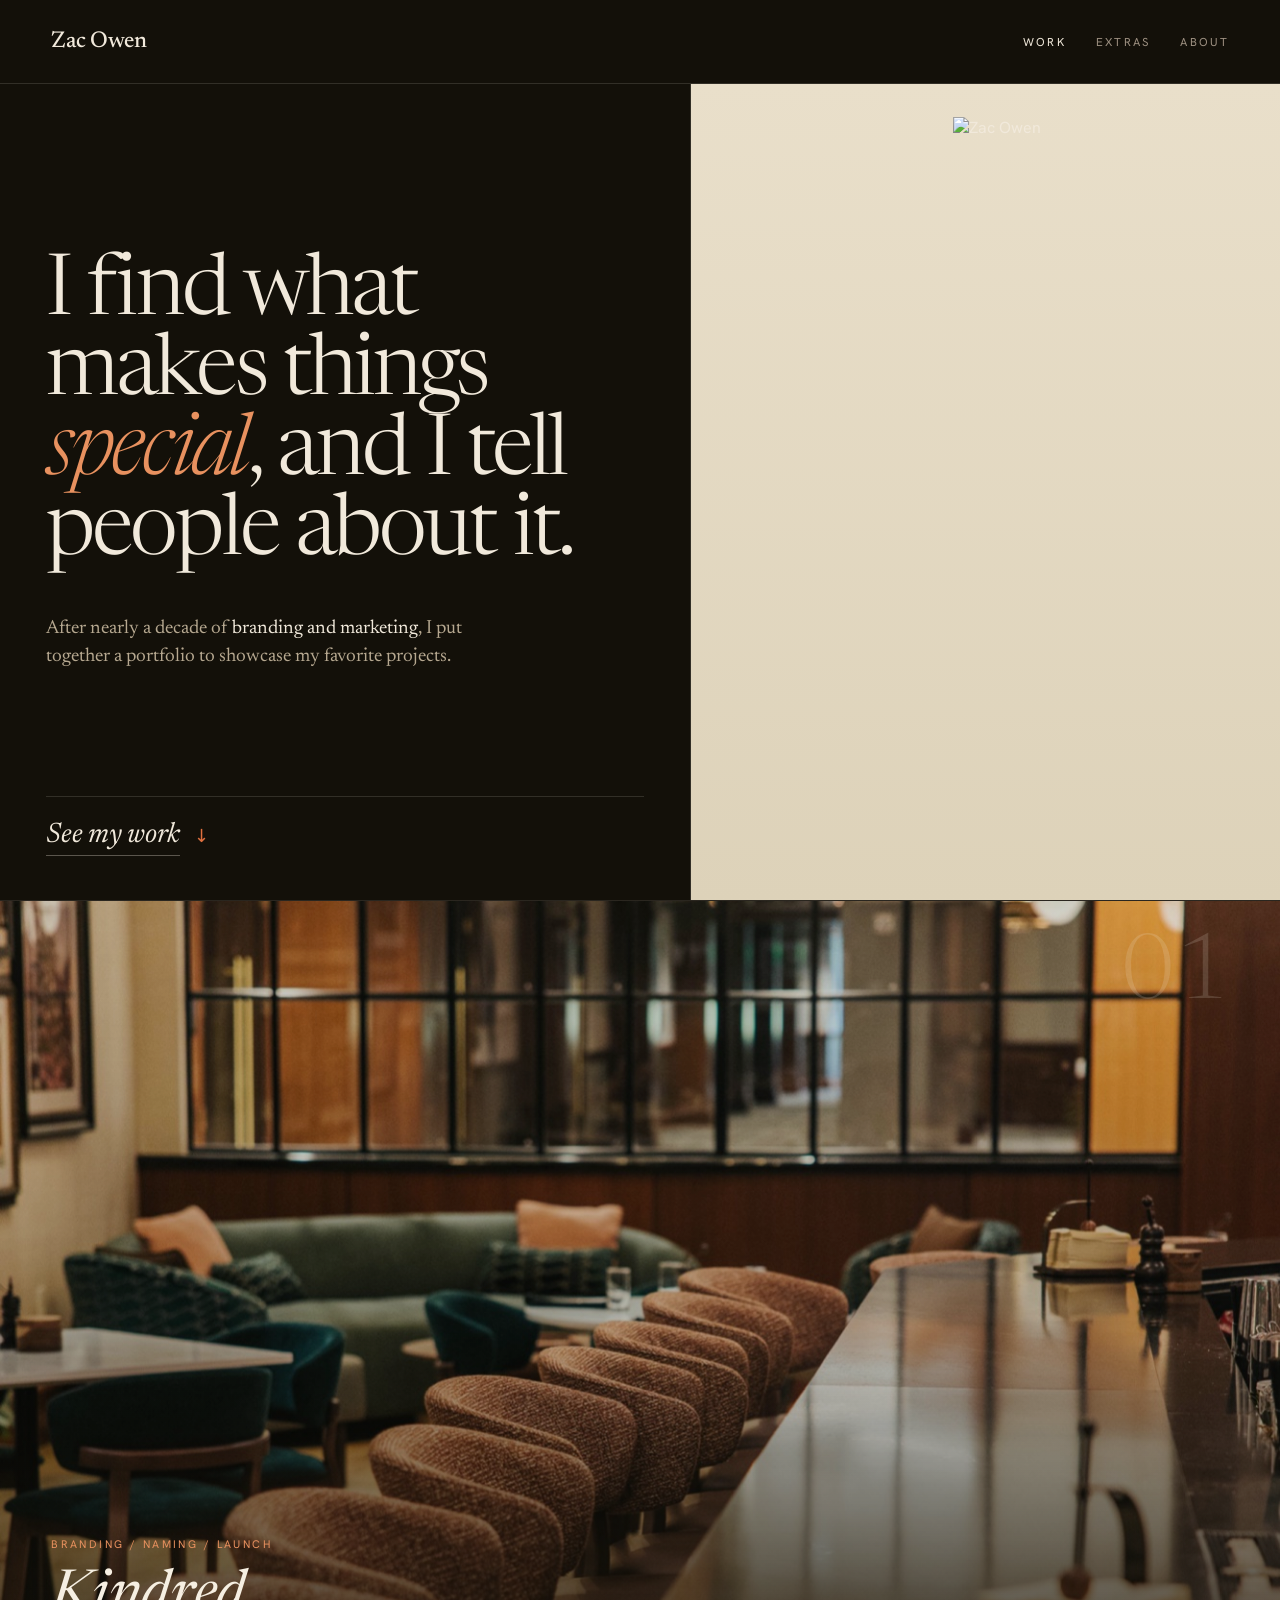
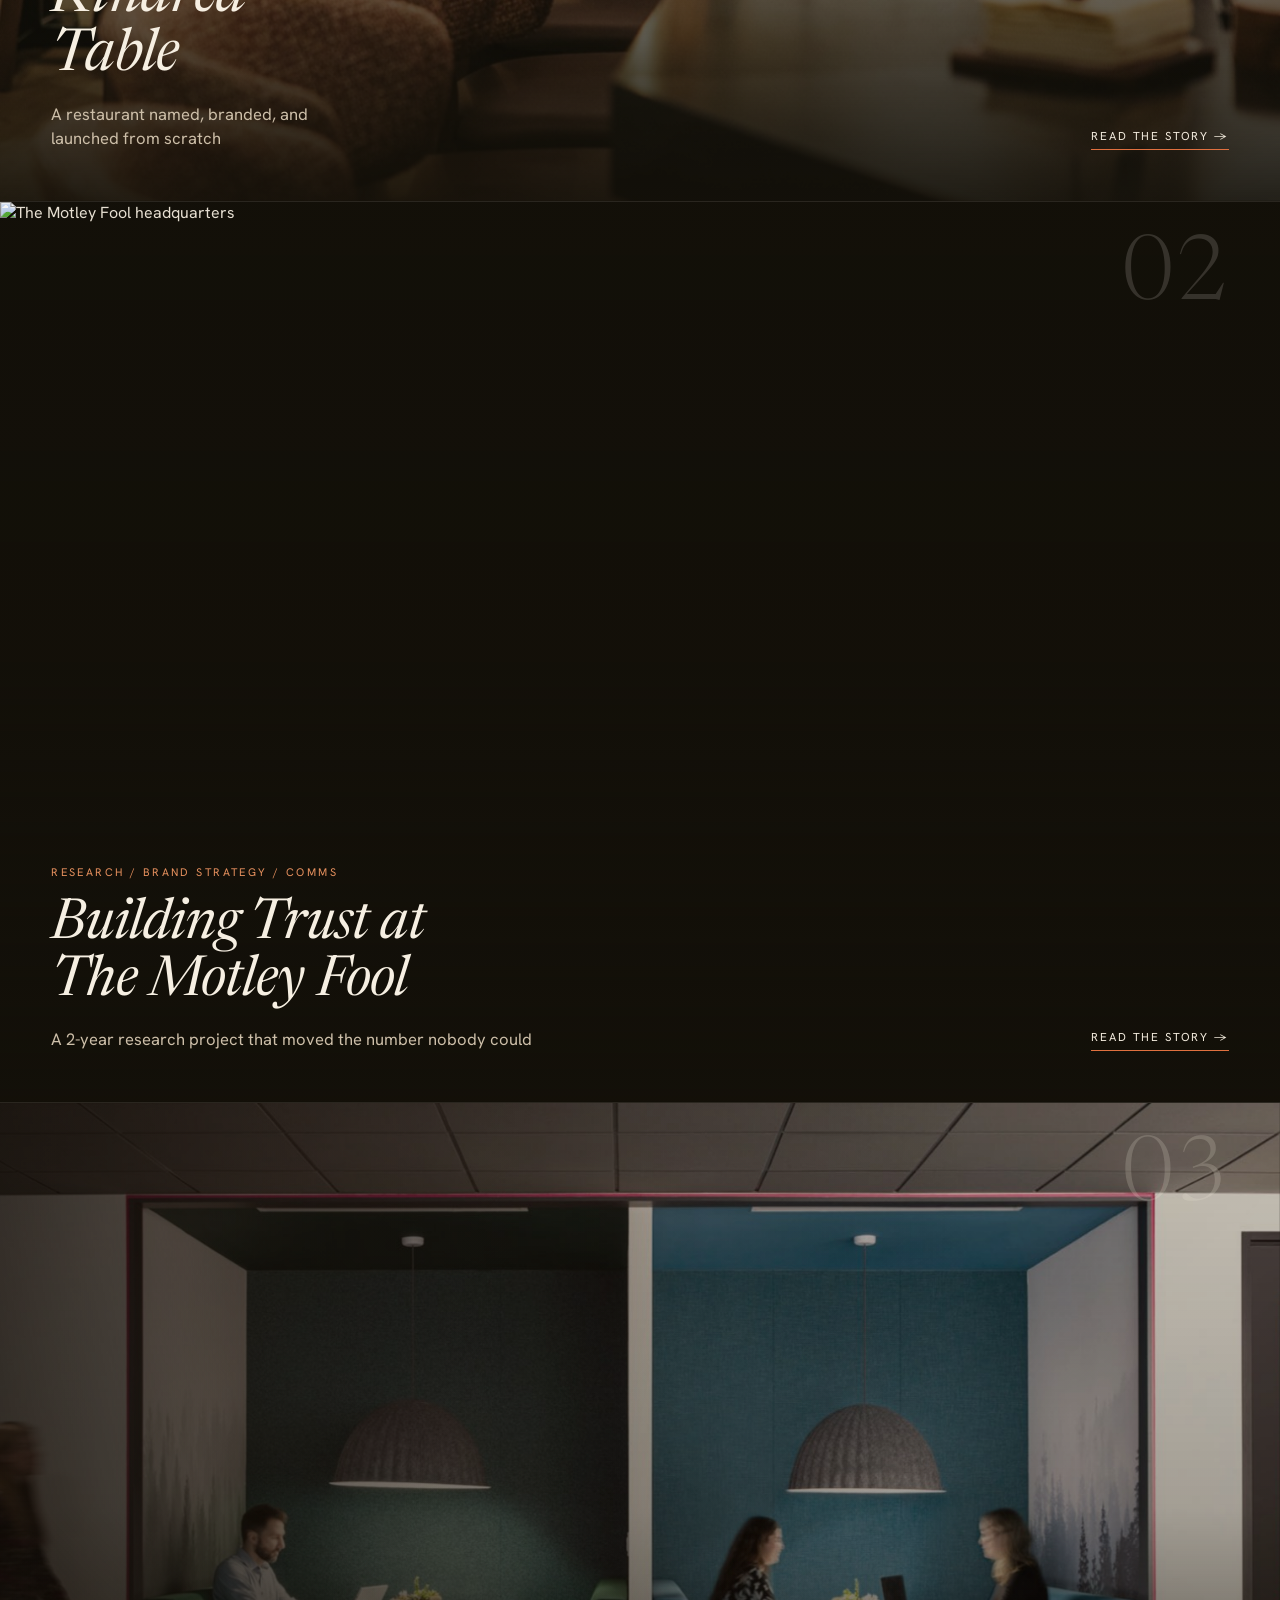
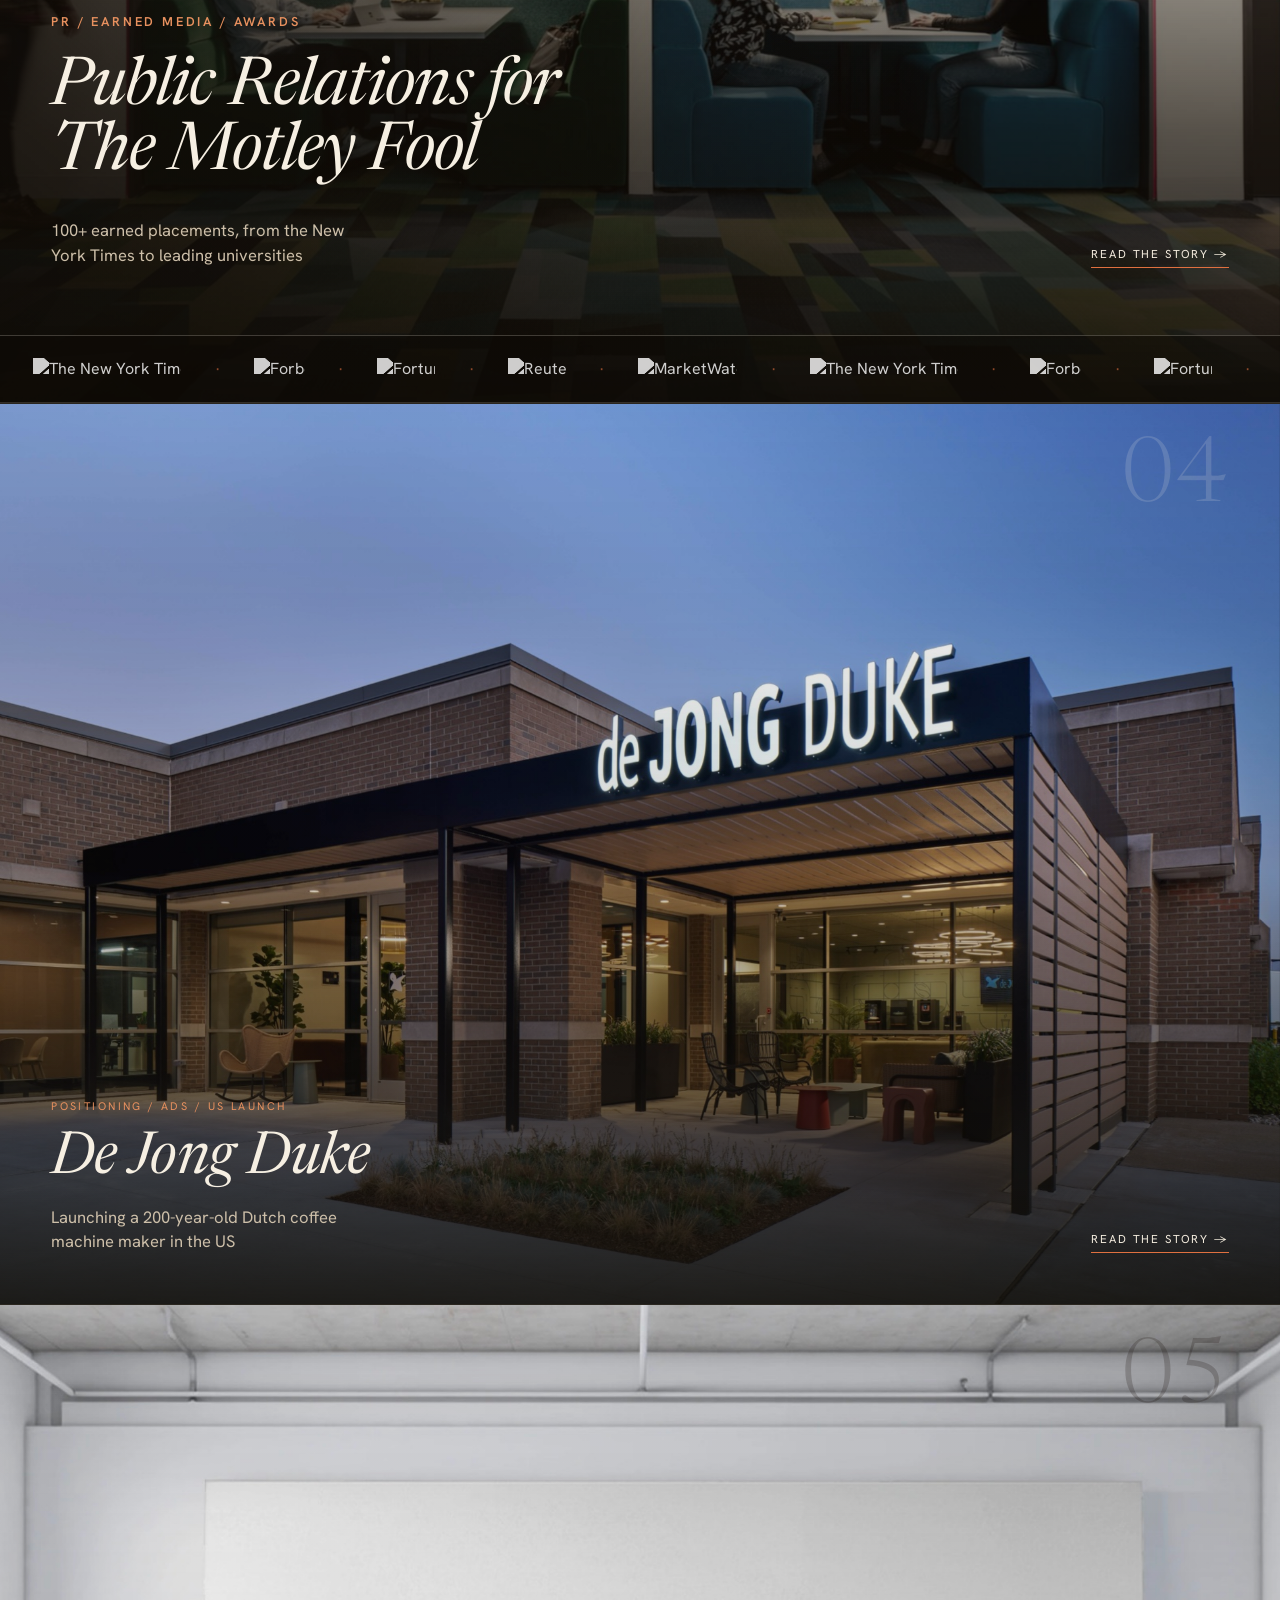
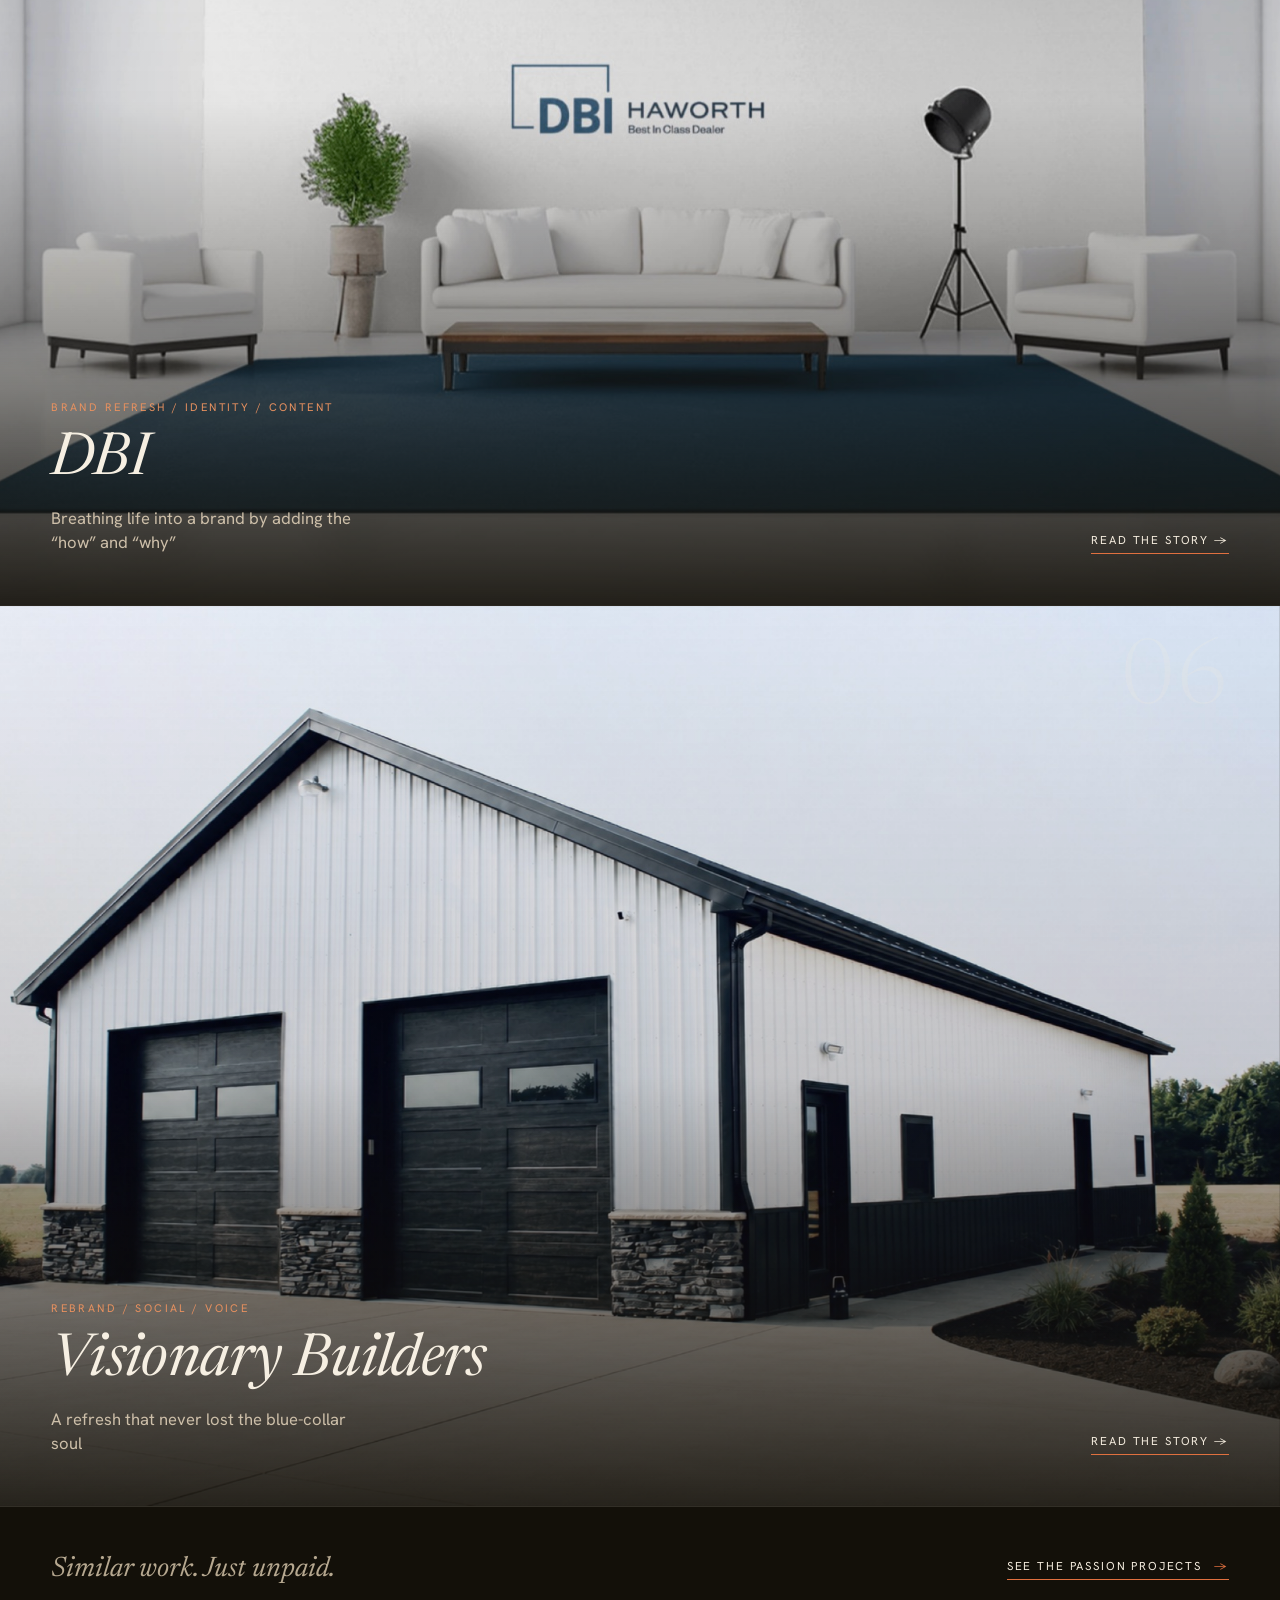
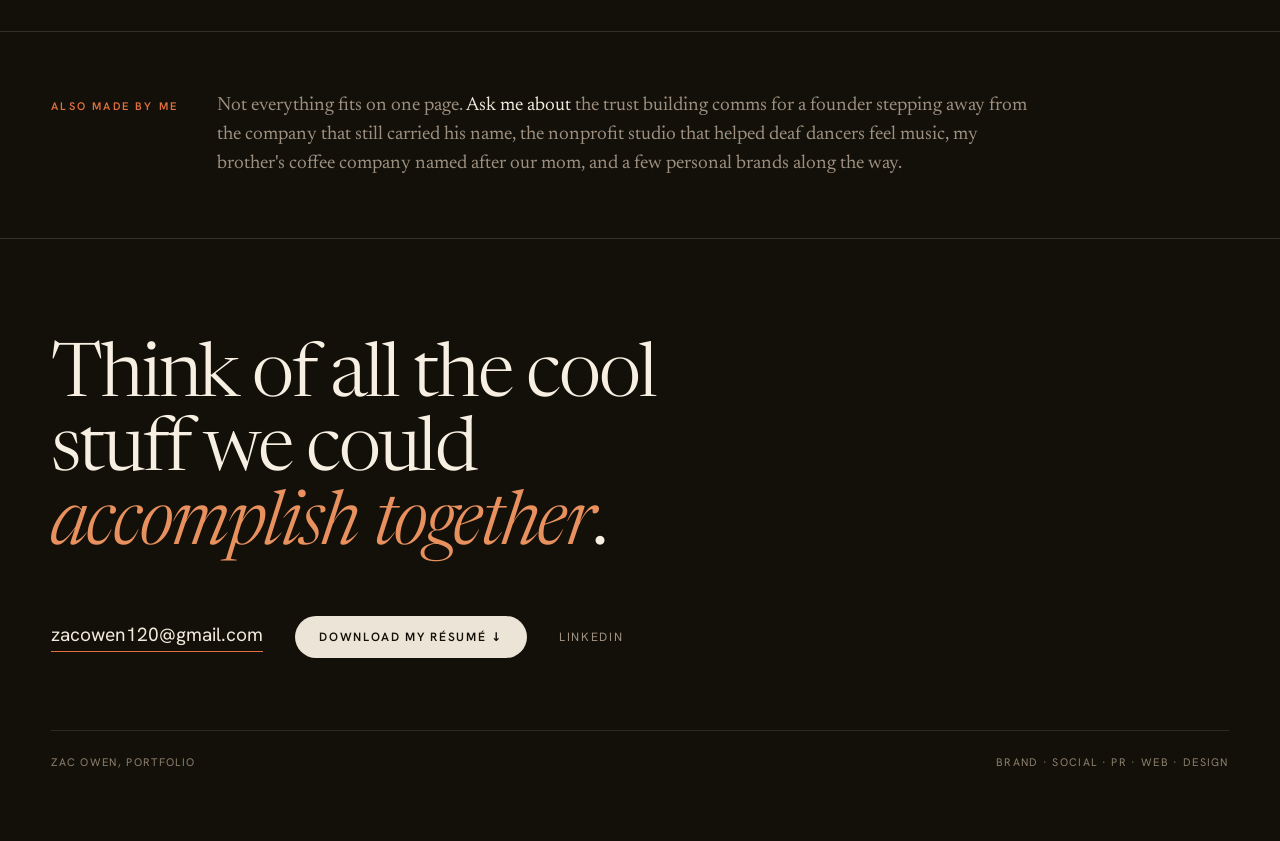
==== commit aa694d24: "Restore full live site (tree of f0544f3); remove holding page Co-Authored-By: Claude Opus 5.5 <norep" ====
--- a/index.html
+++ b/index.html
@@ -4,38 +4,226 @@
 <meta charset="utf-8">
 <meta name="viewport" content="width=device-width, initial-scale=1">
 <title>Zac Owen, Portfolio</title>
-<meta name="robots" content="noindex">
-<link rel="icon" href="data:image/svg+xml,<svg xmlns=%22http://www.w3.org/2000/svg%22 viewBox=%220 0 100 100%22><rect width=%22100%22 height=%22100%22 rx=%2220%22 fill=%22%23131009%22/><text x=%2250%22 y=%2274%22 font-family=%22Georgia,'Newsreader',serif%22 font-size=%2270%22 font-weight=%22600%22 fill=%22%23f1e9db%22 text-anchor=%22middle%22>Z</text></svg>">
+<meta name="author" content="Zac Owen">
+<meta name="description" content="Zac Owen finds what makes things special, and tells people about it. Selected branding and marketing work.">
+<meta property="og:type" content="website">
+<meta property="og:title" content="Zac Owen, Portfolio">
+<meta property="og:description" content="Zac Owen finds what makes things special, and tells people about it. Selected branding and marketing work.">
+<meta property="og:url" content="https://zacowen.com/">
+<meta property="og:image" content="https://zacowen.com/media/og.jpg">
+<meta name="twitter:card" content="summary_large_image">
+<meta name="twitter:title" content="Zac Owen, Portfolio">
+<meta name="twitter:description" content="Zac Owen finds what makes things special, and tells people about it. Selected branding and marketing work.">
+<meta name="twitter:image" content="https://zacowen.com/media/og.jpg">
 <link rel="preconnect" href="https://fonts.googleapis.com">
 <link rel="preconnect" href="https://fonts.gstatic.com" crossorigin>
 <link href="https://fonts.googleapis.com/css2?family=Newsreader:ital,opsz,wght@0,6..72,300..700;1,6..72,300..600&family=Hanken+Grotesk:wght@400;500;600;700&display=swap" rel="stylesheet">
+<link rel="icon" href="data:image/svg+xml,<svg xmlns=%22http://www.w3.org/2000/svg%22 viewBox=%220 0 100 100%22><rect width=%22100%22 height=%22100%22 rx=%2220%22 fill=%22%23131009%22/><text x=%2250%22 y=%2274%22 font-family=%22Georgia,'Newsreader',serif%22 font-size=%2270%22 font-weight=%22600%22 fill=%22%23f1e9db%22 text-anchor=%22middle%22>Z</text></svg>">
 <style>
-  :root{--bg:#131009;--cream:#f1e9db;--muted:#9a9082;--accent:#c9a25e;}
-  *{box-sizing:border-box;margin:0;padding:0;}
-  body{background:var(--bg);color:var(--cream);font-family:'Hanken Grotesk',system-ui,sans-serif;min-height:100vh;display:flex;flex-direction:column;padding:clamp(1.5rem,5vw,3.5rem);-webkit-font-smoothing:antialiased;}
-  .top{display:flex;align-items:center;gap:.6rem;font-family:'Newsreader',Georgia,serif;font-size:1.05rem;letter-spacing:.02em;}
-  .dot{width:7px;height:7px;border-radius:50%;background:var(--accent);animation:pulse 2.4s infinite;}
-  @keyframes pulse{0%{box-shadow:0 0 0 0 rgba(201,162,94,.5);}70%{box-shadow:0 0 0 10px rgba(201,162,94,0);}100%{box-shadow:0 0 0 0 rgba(201,162,94,0);}}
-  .center{flex:1;display:flex;flex-direction:column;justify-content:center;max-width:46rem;animation:rise 1.1s cubic-bezier(.2,.7,.2,1) both;}
-  h1{font-family:'Newsreader',Georgia,serif;font-weight:400;font-size:clamp(2.4rem,8vw,5rem);line-height:1.04;letter-spacing:-.01em;}
-  h1 em{font-style:italic;color:var(--accent);}
-  .sub{margin-top:1.6rem;color:var(--muted);font-size:clamp(1rem,2.2vw,1.2rem);line-height:1.55;max-width:34rem;}
-  .foot{display:flex;flex-wrap:wrap;gap:1.4rem;align-items:center;margin-top:2.5rem;font-size:.98rem;}
-  a{color:var(--cream);text-decoration:none;border-bottom:1px solid rgba(241,233,219,.3);padding-bottom:2px;transition:border-color .25s,color .25s;}
-  a:hover{color:var(--accent);border-color:var(--accent);}
-  .sep{color:rgba(241,233,219,.25);}
-  @keyframes rise{from{opacity:0;transform:translateY(16px);}to{opacity:1;transform:none;}}
-  @media(prefers-reduced-motion:reduce){.center{animation:none;}.dot{animation:none;}}
+  html { scroll-snap-type: y proximity; scroll-behavior: smooth; }
+  body { margin: 0; background: #131009; }
+  ::selection { background: #e0703f; color: #131009; }
+  @keyframes mqL { from { transform: translateX(0); } to { transform: translateX(-50%); } }
+  .mq { overflow: hidden; }
+  .mq-row { display: inline-flex; align-items: center; white-space: nowrap; animation: mqL 36s linear infinite; }
+  .mlogo { height: clamp(16px,1.7vw,23px); margin: 0 clamp(20px,2.6vw,42px); object-fit: contain; filter: brightness(0) invert(1); opacity: .8; }
+  .mdot { color: #e0703f; opacity: .6; font-size: clamp(13px,1.3vw,18px); }
+
+  /* hover affordances: replaces the prototype's style-hover attributes.
+     Scoped to .pcover so the marquee logos inside the PR tile aren't scaled. */
+  .ptile .pcover { will-change: transform; }
+  .ptile:hover .pcover { transform: scale(1.045); }
+  .resume-btn { transition: background .2s ease; }
+  .resume-btn:hover { background: #e0703f; }
+
+  @media (prefers-reduced-motion: reduce){
+    html{ scroll-behavior:auto; scroll-snap-type:none; }
+    .mq-row{ animation:none; }
+    .ptile:hover .pcover{ transform:none; }
+    .pcover{ transition:none; }
+  }
+
+  @media (max-width:768px){
+    [style*="grid-template-columns"]{grid-template-columns:1fr !important;}
+    [style*="repeat(9"]{grid-template-columns:repeat(3,1fr) !important;}
+    [style*="columns:2;"]{columns:1 !important;}
+    [style*="linear-gradient(180deg,#e9dfca"]{min-height:56vh !important;}
+    [style*="height:100vh"]{height:auto !important;min-height:100svh !important;}
+  }
 </style>
 </head>
 <body>
-  <div class="top"><span class="dot"></span>&nbsp;Zac Owen</div>
-  <main class="center">
-    <h1>Currently refining the <em>details</em>.</h1>
-    <p class="sub">My portfolio is being updated and will be ready for your viewing pleasure soon. Thanks for stopping by early.</p>
-    <div class="foot">
-      <a href="https://www.linkedin.com/in/zac-owen/" target="_blank" rel="noopener">LinkedIn</a>
+
+<div style="background:#131009;color:#f1e9db;font-family:'Hanken Grotesk',system-ui,sans-serif;-webkit-font-smoothing:antialiased;">
+
+  <!-- HERO -->
+  <header style="position:relative;height:100vh;display:flex;flex-direction:column;scroll-snap-align:start;">
+    <div style="display:flex;justify-content:space-between;align-items:center;padding:clamp(20px,2.4vw,30px) clamp(24px,4vw,60px);border-bottom:1px solid rgba(241,233,219,.14);">
+      <span style="font-family:'Newsreader',serif;font-weight:500;font-size:clamp(19px,1.8vw,23px);letter-spacing:-.01em;">Zac&nbsp;Owen</span>
+      <span style="display:flex;align-items:center;gap:clamp(16px,2.4vw,32px);font-size:11.5px;letter-spacing:.18em;text-transform:uppercase;">
+        <a href="#work" style="color:#f1e9db;text-decoration:none;">Work</a>
+        <a href="extras.html" style="color:#9d9081;text-decoration:none;">Extras</a>
+        <a href="about.html" style="color:#9d9081;text-decoration:none;">About</a>
+      </span>
     </div>
-  </main>
+
+    <div style="flex:1;display:grid;grid-template-columns:1.08fr 0.92fr;">
+      <div style="position:relative;display:flex;flex-direction:column;padding:clamp(28px,3.4vw,52px) clamp(24px,3.6vw,60px);border-right:1px solid rgba(241,233,219,.14);">
+        <div style="flex:1;display:flex;flex-direction:column;justify-content:center;max-width:none;">
+          <h1 style="font-family:'Newsreader',serif;font-weight:330;font-size:clamp(44px,6.6vw,104px);line-height:.95;letter-spacing:-.034em;margin:0;max-width:12ch;text-wrap:balance;">I find what makes things <em style="font-style:italic;font-weight:300;color:#e8915f;">special</em>, and I tell people about it.</h1>
+          <p style="font-family:'Newsreader',serif;font-size:clamp(17px,1.5vw,23px);line-height:1.45;color:#b6a890;margin:clamp(28px,3.4vw,40px) 0 0;max-width:40ch;">After nearly a decade of <span style="color:#f1e9db;">branding and marketing</span>, I put together a portfolio to showcase my favorite projects.</p>
+        </div>
+        <div style="display:flex;flex-wrap:wrap;gap:14px 22px;justify-content:space-between;align-items:center;border-top:1px solid rgba(241,233,219,.14);padding-top:clamp(18px,2.2vw,24px);">
+          <a href="#work" style="display:inline-flex;align-items:baseline;gap:14px;text-decoration:none;color:#f1e9db;white-space:nowrap;">
+            <span style="font-family:'Newsreader',serif;font-style:italic;font-size:clamp(22px,2.2vw,30px);letter-spacing:-.01em;border-bottom:1px solid rgba(241,233,219,.32);padding-bottom:6px;">See my work</span>
+            <span style="font-size:18px;color:#e0703f;">&darr;</span>
+          </a>
+        </div>
+      </div>
+      <div style="position:relative;overflow:hidden;background:linear-gradient(180deg,#e9dfca 0%,#ddd2b9 100%);">
+        <img fetchpriority="high" src="https://zacowen.com/assets/zac-hero-cutout.png" alt="Zac Owen" style="position:absolute;left:52%;bottom:0;transform:translateX(-50%);height:96%;max-width:none;display:block;">
+      </div>
+    </div>
+  </header>
+
+  <!-- ===== GALLERY ===== -->
+
+  <!-- 01 Kindred -->
+  <a id="work" href="case-kindred.html" class="ptile" style="position:relative;display:block;height:100vh;overflow:hidden;text-decoration:none;color:inherit;scroll-snap-align:start;border-top:1px solid rgba(241,233,219,.1);">
+    <img class="pcover" src="assets/kindred/bar.jpg" alt="The Kindred Table bar and lounge" style="position:absolute;inset:0;width:100%;height:100%;object-fit:cover;object-position:center 42%;transition:transform 1.1s cubic-bezier(.16,1,.3,1);">
+    <span style="position:absolute;inset:0;background:linear-gradient(to top, rgba(19,16,9,.92) 0%, rgba(19,16,9,.2) 50%, rgba(19,16,9,.05) 100%);pointer-events:none;"></span>
+    <span style="position:absolute;top:clamp(18px,2.6vw,32px);right:clamp(22px,4vw,52px);font-family:'Newsreader',serif;font-size:clamp(44px,7vw,104px);font-weight:300;color:rgba(244,236,222,.16);line-height:1;pointer-events:none;">01</span>
+    <span style="position:absolute;left:clamp(20px,4vw,56px);right:clamp(20px,4vw,56px);bottom:clamp(28px,4vw,52px);display:flex;justify-content:space-between;align-items:flex-end;gap:24px;pointer-events:none;">
+      <span style="max-width:34ch;">
+        <span style="display:block;font-size:11px;letter-spacing:.22em;text-transform:uppercase;color:#e8915f;margin-bottom:clamp(12px,1.6vw,18px);">Branding / Naming / Launch</span>
+        <span style="display:block;font-family:'Newsreader',serif;font-style:italic;font-weight:400;font-size:clamp(32px,4.6vw,62px);line-height:1.0;letter-spacing:-.012em;color:#f6efe2;">Kindred Table</span>
+        <span style="display:block;font-size:clamp(14px,1.3vw,17px);line-height:1.45;color:#cdbfa9;margin-top:clamp(10px,1.4vw,15px);">A restaurant named, branded, and launched from scratch</span>
+      </span>
+      <span style="font-size:11.5px;letter-spacing:.16em;text-transform:uppercase;color:#f4ecde;white-space:nowrap;border-bottom:1.5px solid #e0703f;padding-bottom:6px;">Read the story &rarr;</span>
+    </span>
+  </a>
+
+  <!-- 02 Trust -->
+  <a href="case-trust.html" class="ptile" style="position:relative;display:block;height:100vh;overflow:hidden;text-decoration:none;color:inherit;scroll-snap-align:start;border-top:1px solid rgba(241,233,219,.1);">
+    <img class="pcover" loading="lazy" decoding="async" src="https://zacowen.com/assets/tmf-office.jpg" alt="The Motley Fool headquarters" style="position:absolute;inset:0;width:100%;height:100%;object-fit:cover;object-position:center 36%;transition:transform 1.1s cubic-bezier(.16,1,.3,1);">
+    <span style="position:absolute;inset:0;background:linear-gradient(to top, rgba(19,16,9,.9) 0%, rgba(19,16,9,.16) 48%, rgba(19,16,9,.04) 100%);pointer-events:none;"></span>
+    <span style="position:absolute;top:clamp(18px,2.6vw,32px);right:clamp(22px,4vw,52px);font-family:'Newsreader',serif;font-size:clamp(44px,7vw,104px);font-weight:300;color:rgba(244,236,222,.16);line-height:1;pointer-events:none;">02</span>
+    <span style="position:absolute;left:clamp(20px,4vw,56px);right:clamp(20px,4vw,56px);bottom:clamp(28px,4vw,52px);display:flex;justify-content:space-between;align-items:flex-end;gap:24px;pointer-events:none;">
+      <span style="max-width:560px;">
+        <span style="display:block;font-size:11px;letter-spacing:.22em;text-transform:uppercase;color:#e8915f;margin-bottom:clamp(12px,1.6vw,18px);">Research / Brand Strategy / Comms</span>
+        <span style="display:block;font-family:'Newsreader',serif;font-style:italic;font-weight:400;font-size:clamp(30px,4.4vw,58px);line-height:1.02;letter-spacing:-.014em;color:#f6efe2;">Building Trust at<br>The Motley Fool</span>
+        <span style="display:block;font-size:clamp(14px,1.3vw,17px);line-height:1.45;color:#cdbfa9;margin-top:clamp(10px,1.4vw,15px);">A 2-year research project that moved the number nobody could</span>
+      </span>
+      <span style="font-size:11.5px;letter-spacing:.16em;text-transform:uppercase;color:#f4ecde;white-space:nowrap;border-bottom:1.5px solid #e0703f;padding-bottom:6px;">Read the story &rarr;</span>
+    </span>
+  </a>
+
+  <!-- 03 PR (Motley Fool office, graded) -->
+  <a href="case-pr.html" class="ptile" style="position:relative;display:block;height:100vh;overflow:hidden;text-decoration:none;color:inherit;scroll-snap-align:start;border-top:1px solid rgba(241,233,219,.1);">
+    <img class="pcover" loading="lazy" decoding="async" src="assets/pr-tmf/booths.jpg" alt="The Motley Fool office" style="position:absolute;inset:0;width:100%;height:100%;object-fit:cover;object-position:center 42%;transition:transform 1.1s cubic-bezier(.16,1,.3,1);">
+    <span style="position:absolute;inset:0;background:linear-gradient(to top, rgba(15,11,6,.94) 0%, rgba(15,11,6,.66) 30%, rgba(15,11,6,.3) 55%, rgba(15,11,6,.12) 100%);pointer-events:none;"></span>
+    <span style="position:absolute;inset:0;background:linear-gradient(to right, rgba(15,11,6,.72) 0%, rgba(15,11,6,.14) 50%, rgba(15,11,6,0) 76%);pointer-events:none;"></span>
+    <span style="position:absolute;top:clamp(18px,2.6vw,32px);right:clamp(22px,4vw,52px);font-family:'Newsreader',serif;font-size:clamp(44px,7vw,104px);font-weight:300;color:rgba(244,236,222,.18);line-height:1;pointer-events:none;">03</span>
+    <span style="position:absolute;left:clamp(20px,4vw,56px);right:clamp(20px,4vw,56px);bottom:clamp(104px,15vh,164px);pointer-events:none;">
+      <span style="display:block;font-size:clamp(11px,1vw,13px);letter-spacing:.22em;text-transform:uppercase;color:#e8915f;font-weight:600;margin-bottom:clamp(16px,2vw,26px);">PR / Earned Media / Awards</span>
+      <span style="display:block;font-family:'Newsreader',serif;font-style:italic;font-weight:400;font-size:clamp(33px,5.2vw,74px);line-height:.98;letter-spacing:-.018em;color:#f6efe2;max-width:16ch;text-wrap:balance;margin-bottom:clamp(20px,2.6vw,32px);">Public Relations for The Motley Fool</span>
+      <span style="display:flex;justify-content:space-between;align-items:flex-end;gap:24px;">
+        <span style="font-size:clamp(14px,1.3vw,17px);line-height:1.5;color:#cdbfa9;max-width:34ch;">100+ earned placements, from the New York Times to leading universities</span>
+        <span style="font-size:11.5px;letter-spacing:.16em;text-transform:uppercase;color:#f4ecde;white-space:nowrap;border-bottom:1.5px solid #e0703f;padding-bottom:6px;">Read the story &rarr;</span>
+      </span>
+    </span>
+    <span class="mq" style="position:absolute;left:0;right:0;bottom:0;border-top:1px solid rgba(241,233,219,.22);border-bottom:1px solid rgba(241,233,219,.16);padding:clamp(15px,1.8vw,22px) 0;background:rgba(13,9,5,.5);pointer-events:none;">
+      <span class="mq-row">
+        <img class="mlogo" src="https://zacowen.com/assets/logos/nyt.png" alt="The New York Times"><span class="mdot">&middot;</span>
+        <img class="mlogo" src="https://zacowen.com/assets/logos/forbes.png" alt="Forbes"><span class="mdot">&middot;</span>
+        <img class="mlogo" src="https://zacowen.com/assets/logos/fortune.png" alt="Fortune"><span class="mdot">&middot;</span>
+        <img class="mlogo" src="https://zacowen.com/assets/logos/reuters.png" alt="Reuters"><span class="mdot">&middot;</span>
+        <img class="mlogo" src="https://zacowen.com/assets/logos/marketwatch.png" alt="MarketWatch"><span class="mdot">&middot;</span>
+        <img class="mlogo" src="https://zacowen.com/assets/logos/nyt.png" alt="The New York Times"><span class="mdot">&middot;</span>
+        <img class="mlogo" src="https://zacowen.com/assets/logos/forbes.png" alt="Forbes"><span class="mdot">&middot;</span>
+        <img class="mlogo" src="https://zacowen.com/assets/logos/fortune.png" alt="Fortune"><span class="mdot">&middot;</span>
+        <img class="mlogo" src="https://zacowen.com/assets/logos/reuters.png" alt="Reuters"><span class="mdot">&middot;</span>
+        <img class="mlogo" src="https://zacowen.com/assets/logos/marketwatch.png" alt="MarketWatch"><span class="mdot">&middot;</span>
+      </span>
+    </span>
+  </a>
+
+  <!-- 04 DJD -->
+  <a href="case-djd.html" class="ptile" style="position:relative;display:block;height:100vh;overflow:hidden;text-decoration:none;color:inherit;scroll-snap-align:start;border-top:1px solid rgba(241,233,219,.1);">
+    <img class="pcover" loading="lazy" decoding="async" src="assets/djd/exterior.jpg" alt="The de Jong Duke building at dusk" style="position:absolute;inset:0;width:100%;height:100%;object-fit:cover;object-position:center 60%;transition:transform 1.1s cubic-bezier(.16,1,.3,1);">
+    <span style="position:absolute;inset:0;background:linear-gradient(to top, rgba(19,16,9,.9) 0%, rgba(19,16,9,.16) 48%, rgba(19,16,9,.04) 100%);pointer-events:none;"></span>
+    <span style="position:absolute;top:clamp(18px,2.6vw,32px);right:clamp(22px,4vw,52px);font-family:'Newsreader',serif;font-size:clamp(44px,7vw,104px);font-weight:300;color:rgba(244,236,222,.16);line-height:1;pointer-events:none;">04</span>
+    <span style="position:absolute;left:clamp(20px,4vw,56px);right:clamp(20px,4vw,56px);bottom:clamp(28px,4vw,52px);display:flex;justify-content:space-between;align-items:flex-end;gap:24px;pointer-events:none;">
+      <span style="max-width:34ch;">
+        <span style="display:block;font-size:11px;letter-spacing:.22em;text-transform:uppercase;color:#e8915f;margin-bottom:clamp(12px,1.6vw,18px);">Positioning / Ads / US Launch</span>
+        <span style="display:block;font-family:'Newsreader',serif;font-style:italic;font-weight:400;font-size:clamp(32px,4.6vw,62px);line-height:1.0;letter-spacing:-.012em;color:#f6efe2;white-space:nowrap;">De Jong Duke</span>
+        <span style="display:block;font-size:clamp(14px,1.3vw,17px);line-height:1.45;color:#cdbfa9;margin-top:clamp(10px,1.4vw,15px);">Launching a 200-year-old Dutch coffee machine maker in the US</span>
+      </span>
+      <span style="font-size:11.5px;letter-spacing:.16em;text-transform:uppercase;color:#f4ecde;white-space:nowrap;border-bottom:1.5px solid #e0703f;padding-bottom:6px;">Read the story &rarr;</span>
+    </span>
+  </a>
+
+  <!-- 05 DBI -->
+  <a href="case-dbi.html" class="ptile" style="position:relative;display:block;height:100vh;overflow:hidden;text-decoration:none;color:inherit;scroll-snap-align:start;border-top:1px solid rgba(241,233,219,.1);">
+    <img class="pcover" loading="lazy" decoding="async" src="assets/dbi/showroom.jpg" alt="A showroom branded for DBI Haworth" style="position:absolute;inset:0;width:100%;height:100%;object-fit:cover;object-position:center 40%;transition:transform 1.1s cubic-bezier(.16,1,.3,1);">
+    <span style="position:absolute;inset:0;background:linear-gradient(to top, rgba(19,16,9,.92) 0%, rgba(19,16,9,.5) 24%, rgba(19,16,9,.08) 56%, rgba(19,16,9,0) 100%);pointer-events:none;"></span>
+    <span style="position:absolute;top:clamp(18px,2.6vw,32px);right:clamp(22px,4vw,52px);font-family:'Newsreader',serif;font-size:clamp(44px,7vw,104px);font-weight:300;color:rgba(28,20,13,.22);line-height:1;pointer-events:none;">05</span>
+    <span style="position:absolute;left:clamp(20px,4vw,56px);right:clamp(20px,4vw,56px);bottom:clamp(28px,4vw,52px);display:flex;justify-content:space-between;align-items:flex-end;gap:24px;pointer-events:none;">
+      <span style="max-width:34ch;">
+        <span style="display:block;font-size:11px;letter-spacing:.22em;text-transform:uppercase;color:#e8915f;margin-bottom:clamp(12px,1.6vw,18px);">Brand Refresh / Identity / Content</span>
+        <span style="display:block;font-family:'Newsreader',serif;font-style:italic;font-weight:400;font-size:clamp(32px,4.6vw,62px);line-height:1.0;letter-spacing:-.012em;color:#f6efe2;">DBI</span>
+        <span style="display:block;font-size:clamp(14px,1.3vw,17px);line-height:1.45;color:#cdbfa9;margin-top:clamp(10px,1.4vw,15px);">Breathing life into a brand by adding the &ldquo;how&rdquo; and &ldquo;why&rdquo;</span>
+      </span>
+      <span style="font-size:11.5px;letter-spacing:.16em;text-transform:uppercase;color:#f4ecde;white-space:nowrap;border-bottom:1.5px solid #e0703f;padding-bottom:6px;">Read the story &rarr;</span>
+    </span>
+  </a>
+
+  <!-- 06 VB -->
+  <a href="case-vb.html" class="ptile" style="position:relative;display:block;height:100vh;overflow:hidden;text-decoration:none;color:inherit;scroll-snap-align:start;border-top:1px solid rgba(241,233,219,.1);">
+    <img class="pcover" loading="lazy" decoding="async" src="assets/vb/building.jpg" alt="A Visionary Builders project" style="position:absolute;inset:0;width:100%;height:100%;object-fit:cover;object-position:64% 40%;transition:transform 1.1s cubic-bezier(.16,1,.3,1);">
+    <span style="position:absolute;inset:0;background:linear-gradient(to top, rgba(19,16,9,.9) 0%, rgba(19,16,9,.18) 48%, rgba(19,16,9,.04) 100%);pointer-events:none;"></span>
+    <span style="position:absolute;top:clamp(18px,2.6vw,32px);right:clamp(22px,4vw,52px);font-family:'Newsreader',serif;font-size:clamp(44px,7vw,104px);font-weight:300;color:rgba(244,236,222,.18);line-height:1;pointer-events:none;">06</span>
+    <span style="position:absolute;left:clamp(20px,4vw,56px);right:clamp(20px,4vw,56px);bottom:clamp(28px,4vw,52px);display:flex;justify-content:space-between;align-items:flex-end;gap:24px;pointer-events:none;">
+      <span style="max-width:34ch;">
+        <span style="display:block;font-size:11px;letter-spacing:.22em;text-transform:uppercase;color:#e8915f;margin-bottom:clamp(12px,1.6vw,18px);">Rebrand / Social / Voice</span>
+        <span style="display:block;font-family:'Newsreader',serif;font-style:italic;font-weight:400;font-size:clamp(32px,4.6vw,62px);line-height:1.0;letter-spacing:-.012em;color:#f6efe2;white-space:nowrap;">Visionary Builders</span>
+        <span style="display:block;font-size:clamp(14px,1.3vw,17px);line-height:1.45;color:#cdbfa9;margin-top:clamp(10px,1.4vw,15px);">A refresh that never lost the blue-collar soul</span>
+      </span>
+      <span style="font-size:11.5px;letter-spacing:.16em;text-transform:uppercase;color:#f4ecde;white-space:nowrap;border-bottom:1.5px solid #e0703f;padding-bottom:6px;">Read the story &rarr;</span>
+    </span>
+  </a>
+
+  <!-- EXTRAS BRIDGE -->
+  <a href="extras.html" style="display:block;text-decoration:none;color:inherit;border-top:1px solid rgba(241,233,219,.14);scroll-snap-align:start;">
+    <span style="display:flex;flex-wrap:wrap;align-items:center;justify-content:space-between;gap:16px 24px;max-width:1340px;margin:0 auto;padding:clamp(30px,4vw,48px) clamp(20px,4vw,56px);box-sizing:border-box;">
+      <span style="font-family:'Newsreader',serif;font-style:italic;font-size:clamp(20px,2.2vw,30px);color:#b6a890;">Similar work. Just unpaid.</span>
+      <span style="display:inline-flex;align-items:center;gap:12px;font-size:11.5px;letter-spacing:.16em;text-transform:uppercase;color:#f4ecde;border-bottom:1.5px solid #e0703f;padding-bottom:6px;">See the passion projects <span style="color:#e0703f;">&rarr;</span></span>
+    </span>
+  </a>
+
+  <!-- ASK ME ABOUT -->
+  <section style="display:grid;grid-template-columns:auto 1fr;gap:clamp(18px,3vw,40px);align-items:start;max-width:1340px;margin:0 auto;padding:clamp(34px,5vw,60px) clamp(20px,4vw,56px);border-top:1px solid rgba(241,233,219,.14);box-sizing:border-box;">
+    <span style="font-size:11px;letter-spacing:.2em;text-transform:uppercase;color:#e0703f;font-weight:600;padding-top:7px;white-space:nowrap;">Also made by me</span>
+    <p style="font-family:'Newsreader',serif;font-size:clamp(17px,1.5vw,23px);line-height:1.5;color:#9d9081;margin:0;max-width:74ch;">Not everything fits on one page. <span style="color:#f1e9db;">Ask me about</span> the trust building comms for a founder stepping away from the company that still carried his name, the nonprofit studio that helped deaf dancers feel music, my brother's coffee company named after our mom, and a few personal brands along the way.</p>
+  </section>
+
+  <!-- FOOTER -->
+  <footer style="border-top:1px solid rgba(241,233,219,.16);scroll-snap-align:start;">
+    <div style="max-width:1340px;margin:0 auto;padding:clamp(56px,8vw,120px) clamp(20px,4vw,60px) clamp(40px,6vw,72px);">
+      <p style="font-family:'Newsreader',serif;font-weight:340;font-size:clamp(34px,5.8vw,88px);line-height:1.0;letter-spacing:-.03em;margin:0 0 clamp(34px,4.4vw,52px);max-width:16ch;color:#f6efe2;">Think of all the cool stuff we could <em style="font-style:italic;color:#e8915f;">accomplish together</em>.</p>
+      <div style="display:flex;flex-wrap:wrap;gap:18px 32px;align-items:center;">
+        <a href="mailto:zacowen120@gmail.com" style="font-size:clamp(16px,1.5vw,20px);color:#f1e9db;text-decoration:none;border-bottom:1.5px solid #e0703f;padding-bottom:4px;">zacowen120@gmail.com</a>
+        <a href="https://zacowen.com/assets/Zac_Owen_Resume.pdf" class="resume-btn" style="display:inline-flex;align-items:center;gap:9px;font-size:12px;letter-spacing:.14em;text-transform:uppercase;font-weight:600;color:#131009;text-decoration:none;background:#ece4d6;border-radius:100px;padding:13px 24px;">Download my résumé &darr;</a>
+        <a href="https://www.linkedin.com/in/zac-owen/" style="font-size:12px;letter-spacing:.14em;text-transform:uppercase;color:#9d9081;text-decoration:none;">LinkedIn</a>
+      </div>
+      <div style="display:flex;justify-content:space-between;align-items:center;flex-wrap:wrap;gap:10px;margin-top:clamp(40px,6vw,72px);border-top:1px solid rgba(241,233,219,.12);padding-top:24px;font-size:11px;letter-spacing:.12em;text-transform:uppercase;color:#8a7e6c;">
+        <span>Zac Owen, Portfolio</span>
+        <span>Brand &middot; Social &middot; PR &middot; Web &middot; Design</span>
+      </div>
+    </div>
+  </footer>
+
+</div>
+<!-- Cloudflare Web Analytics --><script defer src='https://static.cloudflareinsights.com/beacon.min.js' data-cf-beacon='{"token": "4d14ca84366549db8b22189ecf168612"}'></script><!-- End Cloudflare Web Analytics -->
 </body>
 </html>
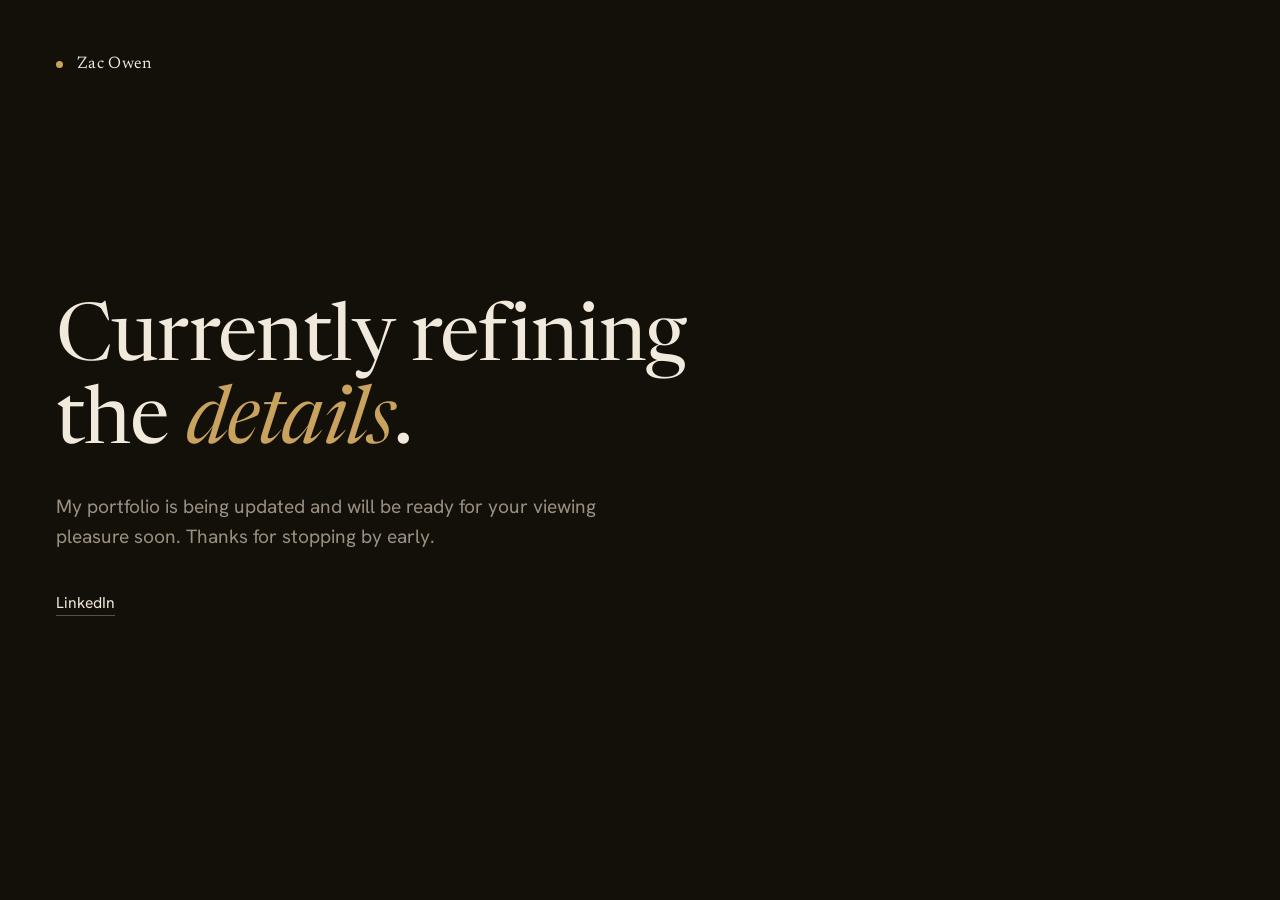
==== commit 475724b4: "Back to holding page Co-Authored-By: Claude Opus 5.5 <noreply@anthropic.com>" ====
--- a/index.html
+++ b/index.html
@@ -4,226 +4,38 @@
 <meta charset="utf-8">
 <meta name="viewport" content="width=device-width, initial-scale=1">
 <title>Zac Owen, Portfolio</title>
-<meta name="author" content="Zac Owen">
-<meta name="description" content="Zac Owen finds what makes things special, and tells people about it. Selected branding and marketing work.">
-<meta property="og:type" content="website">
-<meta property="og:title" content="Zac Owen, Portfolio">
-<meta property="og:description" content="Zac Owen finds what makes things special, and tells people about it. Selected branding and marketing work.">
-<meta property="og:url" content="https://zacowen.com/">
-<meta property="og:image" content="https://zacowen.com/media/og.jpg">
-<meta name="twitter:card" content="summary_large_image">
-<meta name="twitter:title" content="Zac Owen, Portfolio">
-<meta name="twitter:description" content="Zac Owen finds what makes things special, and tells people about it. Selected branding and marketing work.">
-<meta name="twitter:image" content="https://zacowen.com/media/og.jpg">
+<meta name="robots" content="noindex">
+<link rel="icon" href="data:image/svg+xml,<svg xmlns=%22http://www.w3.org/2000/svg%22 viewBox=%220 0 100 100%22><rect width=%22100%22 height=%22100%22 rx=%2220%22 fill=%22%23131009%22/><text x=%2250%22 y=%2274%22 font-family=%22Georgia,'Newsreader',serif%22 font-size=%2270%22 font-weight=%22600%22 fill=%22%23f1e9db%22 text-anchor=%22middle%22>Z</text></svg>">
 <link rel="preconnect" href="https://fonts.googleapis.com">
 <link rel="preconnect" href="https://fonts.gstatic.com" crossorigin>
 <link href="https://fonts.googleapis.com/css2?family=Newsreader:ital,opsz,wght@0,6..72,300..700;1,6..72,300..600&family=Hanken+Grotesk:wght@400;500;600;700&display=swap" rel="stylesheet">
-<link rel="icon" href="data:image/svg+xml,<svg xmlns=%22http://www.w3.org/2000/svg%22 viewBox=%220 0 100 100%22><rect width=%22100%22 height=%22100%22 rx=%2220%22 fill=%22%23131009%22/><text x=%2250%22 y=%2274%22 font-family=%22Georgia,'Newsreader',serif%22 font-size=%2270%22 font-weight=%22600%22 fill=%22%23f1e9db%22 text-anchor=%22middle%22>Z</text></svg>">
 <style>
-  html { scroll-snap-type: y proximity; scroll-behavior: smooth; }
-  body { margin: 0; background: #131009; }
-  ::selection { background: #e0703f; color: #131009; }
-  @keyframes mqL { from { transform: translateX(0); } to { transform: translateX(-50%); } }
-  .mq { overflow: hidden; }
-  .mq-row { display: inline-flex; align-items: center; white-space: nowrap; animation: mqL 36s linear infinite; }
-  .mlogo { height: clamp(16px,1.7vw,23px); margin: 0 clamp(20px,2.6vw,42px); object-fit: contain; filter: brightness(0) invert(1); opacity: .8; }
-  .mdot { color: #e0703f; opacity: .6; font-size: clamp(13px,1.3vw,18px); }
-
-  /* hover affordances: replaces the prototype's style-hover attributes.
-     Scoped to .pcover so the marquee logos inside the PR tile aren't scaled. */
-  .ptile .pcover { will-change: transform; }
-  .ptile:hover .pcover { transform: scale(1.045); }
-  .resume-btn { transition: background .2s ease; }
-  .resume-btn:hover { background: #e0703f; }
-
-  @media (prefers-reduced-motion: reduce){
-    html{ scroll-behavior:auto; scroll-snap-type:none; }
-    .mq-row{ animation:none; }
-    .ptile:hover .pcover{ transform:none; }
-    .pcover{ transition:none; }
-  }
-
-  @media (max-width:768px){
-    [style*="grid-template-columns"]{grid-template-columns:1fr !important;}
-    [style*="repeat(9"]{grid-template-columns:repeat(3,1fr) !important;}
-    [style*="columns:2;"]{columns:1 !important;}
-    [style*="linear-gradient(180deg,#e9dfca"]{min-height:56vh !important;}
-    [style*="height:100vh"]{height:auto !important;min-height:100svh !important;}
-  }
+  :root{--bg:#131009;--cream:#f1e9db;--muted:#9a9082;--accent:#c9a25e;}
+  *{box-sizing:border-box;margin:0;padding:0;}
+  body{background:var(--bg);color:var(--cream);font-family:'Hanken Grotesk',system-ui,sans-serif;min-height:100vh;display:flex;flex-direction:column;padding:clamp(1.5rem,5vw,3.5rem);-webkit-font-smoothing:antialiased;}
+  .top{display:flex;align-items:center;gap:.6rem;font-family:'Newsreader',Georgia,serif;font-size:1.05rem;letter-spacing:.02em;}
+  .dot{width:7px;height:7px;border-radius:50%;background:var(--accent);animation:pulse 2.4s infinite;}
+  @keyframes pulse{0%{box-shadow:0 0 0 0 rgba(201,162,94,.5);}70%{box-shadow:0 0 0 10px rgba(201,162,94,0);}100%{box-shadow:0 0 0 0 rgba(201,162,94,0);}}
+  .center{flex:1;display:flex;flex-direction:column;justify-content:center;max-width:46rem;animation:rise 1.1s cubic-bezier(.2,.7,.2,1) both;}
+  h1{font-family:'Newsreader',Georgia,serif;font-weight:400;font-size:clamp(2.4rem,8vw,5rem);line-height:1.04;letter-spacing:-.01em;}
+  h1 em{font-style:italic;color:var(--accent);}
+  .sub{margin-top:1.6rem;color:var(--muted);font-size:clamp(1rem,2.2vw,1.2rem);line-height:1.55;max-width:34rem;}
+  .foot{display:flex;flex-wrap:wrap;gap:1.4rem;align-items:center;margin-top:2.5rem;font-size:.98rem;}
+  a{color:var(--cream);text-decoration:none;border-bottom:1px solid rgba(241,233,219,.3);padding-bottom:2px;transition:border-color .25s,color .25s;}
+  a:hover{color:var(--accent);border-color:var(--accent);}
+  .sep{color:rgba(241,233,219,.25);}
+  @keyframes rise{from{opacity:0;transform:translateY(16px);}to{opacity:1;transform:none;}}
+  @media(prefers-reduced-motion:reduce){.center{animation:none;}.dot{animation:none;}}
 </style>
 </head>
 <body>
-
-<div style="background:#131009;color:#f1e9db;font-family:'Hanken Grotesk',system-ui,sans-serif;-webkit-font-smoothing:antialiased;">
-
-  <!-- HERO -->
-  <header style="position:relative;height:100vh;display:flex;flex-direction:column;scroll-snap-align:start;">
-    <div style="display:flex;justify-content:space-between;align-items:center;padding:clamp(20px,2.4vw,30px) clamp(24px,4vw,60px);border-bottom:1px solid rgba(241,233,219,.14);">
-      <span style="font-family:'Newsreader',serif;font-weight:500;font-size:clamp(19px,1.8vw,23px);letter-spacing:-.01em;">Zac&nbsp;Owen</span>
-      <span style="display:flex;align-items:center;gap:clamp(16px,2.4vw,32px);font-size:11.5px;letter-spacing:.18em;text-transform:uppercase;">
-        <a href="#work" style="color:#f1e9db;text-decoration:none;">Work</a>
-        <a href="extras.html" style="color:#9d9081;text-decoration:none;">Extras</a>
-        <a href="about.html" style="color:#9d9081;text-decoration:none;">About</a>
-      </span>
+  <div class="top"><span class="dot"></span>&nbsp;Zac Owen</div>
+  <main class="center">
+    <h1>Currently refining the <em>details</em>.</h1>
+    <p class="sub">My portfolio is being updated and will be ready for your viewing pleasure soon. Thanks for stopping by early.</p>
+    <div class="foot">
+      <a href="https://www.linkedin.com/in/zac-owen/" target="_blank" rel="noopener">LinkedIn</a>
     </div>
-
-    <div style="flex:1;display:grid;grid-template-columns:1.08fr 0.92fr;">
-      <div style="position:relative;display:flex;flex-direction:column;padding:clamp(28px,3.4vw,52px) clamp(24px,3.6vw,60px);border-right:1px solid rgba(241,233,219,.14);">
-        <div style="flex:1;display:flex;flex-direction:column;justify-content:center;max-width:none;">
-          <h1 style="font-family:'Newsreader',serif;font-weight:330;font-size:clamp(44px,6.6vw,104px);line-height:.95;letter-spacing:-.034em;margin:0;max-width:12ch;text-wrap:balance;">I find what makes things <em style="font-style:italic;font-weight:300;color:#e8915f;">special</em>, and I tell people about it.</h1>
-          <p style="font-family:'Newsreader',serif;font-size:clamp(17px,1.5vw,23px);line-height:1.45;color:#b6a890;margin:clamp(28px,3.4vw,40px) 0 0;max-width:40ch;">After nearly a decade of <span style="color:#f1e9db;">branding and marketing</span>, I put together a portfolio to showcase my favorite projects.</p>
-        </div>
-        <div style="display:flex;flex-wrap:wrap;gap:14px 22px;justify-content:space-between;align-items:center;border-top:1px solid rgba(241,233,219,.14);padding-top:clamp(18px,2.2vw,24px);">
-          <a href="#work" style="display:inline-flex;align-items:baseline;gap:14px;text-decoration:none;color:#f1e9db;white-space:nowrap;">
-            <span style="font-family:'Newsreader',serif;font-style:italic;font-size:clamp(22px,2.2vw,30px);letter-spacing:-.01em;border-bottom:1px solid rgba(241,233,219,.32);padding-bottom:6px;">See my work</span>
-            <span style="font-size:18px;color:#e0703f;">&darr;</span>
-          </a>
-        </div>
-      </div>
-      <div style="position:relative;overflow:hidden;background:linear-gradient(180deg,#e9dfca 0%,#ddd2b9 100%);">
-        <img fetchpriority="high" src="https://zacowen.com/assets/zac-hero-cutout.png" alt="Zac Owen" style="position:absolute;left:52%;bottom:0;transform:translateX(-50%);height:96%;max-width:none;display:block;">
-      </div>
-    </div>
-  </header>
-
-  <!-- ===== GALLERY ===== -->
-
-  <!-- 01 Kindred -->
-  <a id="work" href="case-kindred.html" class="ptile" style="position:relative;display:block;height:100vh;overflow:hidden;text-decoration:none;color:inherit;scroll-snap-align:start;border-top:1px solid rgba(241,233,219,.1);">
-    <img class="pcover" src="assets/kindred/bar.jpg" alt="The Kindred Table bar and lounge" style="position:absolute;inset:0;width:100%;height:100%;object-fit:cover;object-position:center 42%;transition:transform 1.1s cubic-bezier(.16,1,.3,1);">
-    <span style="position:absolute;inset:0;background:linear-gradient(to top, rgba(19,16,9,.92) 0%, rgba(19,16,9,.2) 50%, rgba(19,16,9,.05) 100%);pointer-events:none;"></span>
-    <span style="position:absolute;top:clamp(18px,2.6vw,32px);right:clamp(22px,4vw,52px);font-family:'Newsreader',serif;font-size:clamp(44px,7vw,104px);font-weight:300;color:rgba(244,236,222,.16);line-height:1;pointer-events:none;">01</span>
-    <span style="position:absolute;left:clamp(20px,4vw,56px);right:clamp(20px,4vw,56px);bottom:clamp(28px,4vw,52px);display:flex;justify-content:space-between;align-items:flex-end;gap:24px;pointer-events:none;">
-      <span style="max-width:34ch;">
-        <span style="display:block;font-size:11px;letter-spacing:.22em;text-transform:uppercase;color:#e8915f;margin-bottom:clamp(12px,1.6vw,18px);">Branding / Naming / Launch</span>
-        <span style="display:block;font-family:'Newsreader',serif;font-style:italic;font-weight:400;font-size:clamp(32px,4.6vw,62px);line-height:1.0;letter-spacing:-.012em;color:#f6efe2;">Kindred Table</span>
-        <span style="display:block;font-size:clamp(14px,1.3vw,17px);line-height:1.45;color:#cdbfa9;margin-top:clamp(10px,1.4vw,15px);">A restaurant named, branded, and launched from scratch</span>
-      </span>
-      <span style="font-size:11.5px;letter-spacing:.16em;text-transform:uppercase;color:#f4ecde;white-space:nowrap;border-bottom:1.5px solid #e0703f;padding-bottom:6px;">Read the story &rarr;</span>
-    </span>
-  </a>
-
-  <!-- 02 Trust -->
-  <a href="case-trust.html" class="ptile" style="position:relative;display:block;height:100vh;overflow:hidden;text-decoration:none;color:inherit;scroll-snap-align:start;border-top:1px solid rgba(241,233,219,.1);">
-    <img class="pcover" loading="lazy" decoding="async" src="https://zacowen.com/assets/tmf-office.jpg" alt="The Motley Fool headquarters" style="position:absolute;inset:0;width:100%;height:100%;object-fit:cover;object-position:center 36%;transition:transform 1.1s cubic-bezier(.16,1,.3,1);">
-    <span style="position:absolute;inset:0;background:linear-gradient(to top, rgba(19,16,9,.9) 0%, rgba(19,16,9,.16) 48%, rgba(19,16,9,.04) 100%);pointer-events:none;"></span>
-    <span style="position:absolute;top:clamp(18px,2.6vw,32px);right:clamp(22px,4vw,52px);font-family:'Newsreader',serif;font-size:clamp(44px,7vw,104px);font-weight:300;color:rgba(244,236,222,.16);line-height:1;pointer-events:none;">02</span>
-    <span style="position:absolute;left:clamp(20px,4vw,56px);right:clamp(20px,4vw,56px);bottom:clamp(28px,4vw,52px);display:flex;justify-content:space-between;align-items:flex-end;gap:24px;pointer-events:none;">
-      <span style="max-width:560px;">
-        <span style="display:block;font-size:11px;letter-spacing:.22em;text-transform:uppercase;color:#e8915f;margin-bottom:clamp(12px,1.6vw,18px);">Research / Brand Strategy / Comms</span>
-        <span style="display:block;font-family:'Newsreader',serif;font-style:italic;font-weight:400;font-size:clamp(30px,4.4vw,58px);line-height:1.02;letter-spacing:-.014em;color:#f6efe2;">Building Trust at<br>The Motley Fool</span>
-        <span style="display:block;font-size:clamp(14px,1.3vw,17px);line-height:1.45;color:#cdbfa9;margin-top:clamp(10px,1.4vw,15px);">A 2-year research project that moved the number nobody could</span>
-      </span>
-      <span style="font-size:11.5px;letter-spacing:.16em;text-transform:uppercase;color:#f4ecde;white-space:nowrap;border-bottom:1.5px solid #e0703f;padding-bottom:6px;">Read the story &rarr;</span>
-    </span>
-  </a>
-
-  <!-- 03 PR (Motley Fool office, graded) -->
-  <a href="case-pr.html" class="ptile" style="position:relative;display:block;height:100vh;overflow:hidden;text-decoration:none;color:inherit;scroll-snap-align:start;border-top:1px solid rgba(241,233,219,.1);">
-    <img class="pcover" loading="lazy" decoding="async" src="assets/pr-tmf/booths.jpg" alt="The Motley Fool office" style="position:absolute;inset:0;width:100%;height:100%;object-fit:cover;object-position:center 42%;transition:transform 1.1s cubic-bezier(.16,1,.3,1);">
-    <span style="position:absolute;inset:0;background:linear-gradient(to top, rgba(15,11,6,.94) 0%, rgba(15,11,6,.66) 30%, rgba(15,11,6,.3) 55%, rgba(15,11,6,.12) 100%);pointer-events:none;"></span>
-    <span style="position:absolute;inset:0;background:linear-gradient(to right, rgba(15,11,6,.72) 0%, rgba(15,11,6,.14) 50%, rgba(15,11,6,0) 76%);pointer-events:none;"></span>
-    <span style="position:absolute;top:clamp(18px,2.6vw,32px);right:clamp(22px,4vw,52px);font-family:'Newsreader',serif;font-size:clamp(44px,7vw,104px);font-weight:300;color:rgba(244,236,222,.18);line-height:1;pointer-events:none;">03</span>
-    <span style="position:absolute;left:clamp(20px,4vw,56px);right:clamp(20px,4vw,56px);bottom:clamp(104px,15vh,164px);pointer-events:none;">
-      <span style="display:block;font-size:clamp(11px,1vw,13px);letter-spacing:.22em;text-transform:uppercase;color:#e8915f;font-weight:600;margin-bottom:clamp(16px,2vw,26px);">PR / Earned Media / Awards</span>
-      <span style="display:block;font-family:'Newsreader',serif;font-style:italic;font-weight:400;font-size:clamp(33px,5.2vw,74px);line-height:.98;letter-spacing:-.018em;color:#f6efe2;max-width:16ch;text-wrap:balance;margin-bottom:clamp(20px,2.6vw,32px);">Public Relations for The Motley Fool</span>
-      <span style="display:flex;justify-content:space-between;align-items:flex-end;gap:24px;">
-        <span style="font-size:clamp(14px,1.3vw,17px);line-height:1.5;color:#cdbfa9;max-width:34ch;">100+ earned placements, from the New York Times to leading universities</span>
-        <span style="font-size:11.5px;letter-spacing:.16em;text-transform:uppercase;color:#f4ecde;white-space:nowrap;border-bottom:1.5px solid #e0703f;padding-bottom:6px;">Read the story &rarr;</span>
-      </span>
-    </span>
-    <span class="mq" style="position:absolute;left:0;right:0;bottom:0;border-top:1px solid rgba(241,233,219,.22);border-bottom:1px solid rgba(241,233,219,.16);padding:clamp(15px,1.8vw,22px) 0;background:rgba(13,9,5,.5);pointer-events:none;">
-      <span class="mq-row">
-        <img class="mlogo" src="https://zacowen.com/assets/logos/nyt.png" alt="The New York Times"><span class="mdot">&middot;</span>
-        <img class="mlogo" src="https://zacowen.com/assets/logos/forbes.png" alt="Forbes"><span class="mdot">&middot;</span>
-        <img class="mlogo" src="https://zacowen.com/assets/logos/fortune.png" alt="Fortune"><span class="mdot">&middot;</span>
-        <img class="mlogo" src="https://zacowen.com/assets/logos/reuters.png" alt="Reuters"><span class="mdot">&middot;</span>
-        <img class="mlogo" src="https://zacowen.com/assets/logos/marketwatch.png" alt="MarketWatch"><span class="mdot">&middot;</span>
-        <img class="mlogo" src="https://zacowen.com/assets/logos/nyt.png" alt="The New York Times"><span class="mdot">&middot;</span>
-        <img class="mlogo" src="https://zacowen.com/assets/logos/forbes.png" alt="Forbes"><span class="mdot">&middot;</span>
-        <img class="mlogo" src="https://zacowen.com/assets/logos/fortune.png" alt="Fortune"><span class="mdot">&middot;</span>
-        <img class="mlogo" src="https://zacowen.com/assets/logos/reuters.png" alt="Reuters"><span class="mdot">&middot;</span>
-        <img class="mlogo" src="https://zacowen.com/assets/logos/marketwatch.png" alt="MarketWatch"><span class="mdot">&middot;</span>
-      </span>
-    </span>
-  </a>
-
-  <!-- 04 DJD -->
-  <a href="case-djd.html" class="ptile" style="position:relative;display:block;height:100vh;overflow:hidden;text-decoration:none;color:inherit;scroll-snap-align:start;border-top:1px solid rgba(241,233,219,.1);">
-    <img class="pcover" loading="lazy" decoding="async" src="assets/djd/exterior.jpg" alt="The de Jong Duke building at dusk" style="position:absolute;inset:0;width:100%;height:100%;object-fit:cover;object-position:center 60%;transition:transform 1.1s cubic-bezier(.16,1,.3,1);">
-    <span style="position:absolute;inset:0;background:linear-gradient(to top, rgba(19,16,9,.9) 0%, rgba(19,16,9,.16) 48%, rgba(19,16,9,.04) 100%);pointer-events:none;"></span>
-    <span style="position:absolute;top:clamp(18px,2.6vw,32px);right:clamp(22px,4vw,52px);font-family:'Newsreader',serif;font-size:clamp(44px,7vw,104px);font-weight:300;color:rgba(244,236,222,.16);line-height:1;pointer-events:none;">04</span>
-    <span style="position:absolute;left:clamp(20px,4vw,56px);right:clamp(20px,4vw,56px);bottom:clamp(28px,4vw,52px);display:flex;justify-content:space-between;align-items:flex-end;gap:24px;pointer-events:none;">
-      <span style="max-width:34ch;">
-        <span style="display:block;font-size:11px;letter-spacing:.22em;text-transform:uppercase;color:#e8915f;margin-bottom:clamp(12px,1.6vw,18px);">Positioning / Ads / US Launch</span>
-        <span style="display:block;font-family:'Newsreader',serif;font-style:italic;font-weight:400;font-size:clamp(32px,4.6vw,62px);line-height:1.0;letter-spacing:-.012em;color:#f6efe2;white-space:nowrap;">De Jong Duke</span>
-        <span style="display:block;font-size:clamp(14px,1.3vw,17px);line-height:1.45;color:#cdbfa9;margin-top:clamp(10px,1.4vw,15px);">Launching a 200-year-old Dutch coffee machine maker in the US</span>
-      </span>
-      <span style="font-size:11.5px;letter-spacing:.16em;text-transform:uppercase;color:#f4ecde;white-space:nowrap;border-bottom:1.5px solid #e0703f;padding-bottom:6px;">Read the story &rarr;</span>
-    </span>
-  </a>
-
-  <!-- 05 DBI -->
-  <a href="case-dbi.html" class="ptile" style="position:relative;display:block;height:100vh;overflow:hidden;text-decoration:none;color:inherit;scroll-snap-align:start;border-top:1px solid rgba(241,233,219,.1);">
-    <img class="pcover" loading="lazy" decoding="async" src="assets/dbi/showroom.jpg" alt="A showroom branded for DBI Haworth" style="position:absolute;inset:0;width:100%;height:100%;object-fit:cover;object-position:center 40%;transition:transform 1.1s cubic-bezier(.16,1,.3,1);">
-    <span style="position:absolute;inset:0;background:linear-gradient(to top, rgba(19,16,9,.92) 0%, rgba(19,16,9,.5) 24%, rgba(19,16,9,.08) 56%, rgba(19,16,9,0) 100%);pointer-events:none;"></span>
-    <span style="position:absolute;top:clamp(18px,2.6vw,32px);right:clamp(22px,4vw,52px);font-family:'Newsreader',serif;font-size:clamp(44px,7vw,104px);font-weight:300;color:rgba(28,20,13,.22);line-height:1;pointer-events:none;">05</span>
-    <span style="position:absolute;left:clamp(20px,4vw,56px);right:clamp(20px,4vw,56px);bottom:clamp(28px,4vw,52px);display:flex;justify-content:space-between;align-items:flex-end;gap:24px;pointer-events:none;">
-      <span style="max-width:34ch;">
-        <span style="display:block;font-size:11px;letter-spacing:.22em;text-transform:uppercase;color:#e8915f;margin-bottom:clamp(12px,1.6vw,18px);">Brand Refresh / Identity / Content</span>
-        <span style="display:block;font-family:'Newsreader',serif;font-style:italic;font-weight:400;font-size:clamp(32px,4.6vw,62px);line-height:1.0;letter-spacing:-.012em;color:#f6efe2;">DBI</span>
-        <span style="display:block;font-size:clamp(14px,1.3vw,17px);line-height:1.45;color:#cdbfa9;margin-top:clamp(10px,1.4vw,15px);">Breathing life into a brand by adding the &ldquo;how&rdquo; and &ldquo;why&rdquo;</span>
-      </span>
-      <span style="font-size:11.5px;letter-spacing:.16em;text-transform:uppercase;color:#f4ecde;white-space:nowrap;border-bottom:1.5px solid #e0703f;padding-bottom:6px;">Read the story &rarr;</span>
-    </span>
-  </a>
-
-  <!-- 06 VB -->
-  <a href="case-vb.html" class="ptile" style="position:relative;display:block;height:100vh;overflow:hidden;text-decoration:none;color:inherit;scroll-snap-align:start;border-top:1px solid rgba(241,233,219,.1);">
-    <img class="pcover" loading="lazy" decoding="async" src="assets/vb/building.jpg" alt="A Visionary Builders project" style="position:absolute;inset:0;width:100%;height:100%;object-fit:cover;object-position:64% 40%;transition:transform 1.1s cubic-bezier(.16,1,.3,1);">
-    <span style="position:absolute;inset:0;background:linear-gradient(to top, rgba(19,16,9,.9) 0%, rgba(19,16,9,.18) 48%, rgba(19,16,9,.04) 100%);pointer-events:none;"></span>
-    <span style="position:absolute;top:clamp(18px,2.6vw,32px);right:clamp(22px,4vw,52px);font-family:'Newsreader',serif;font-size:clamp(44px,7vw,104px);font-weight:300;color:rgba(244,236,222,.18);line-height:1;pointer-events:none;">06</span>
-    <span style="position:absolute;left:clamp(20px,4vw,56px);right:clamp(20px,4vw,56px);bottom:clamp(28px,4vw,52px);display:flex;justify-content:space-between;align-items:flex-end;gap:24px;pointer-events:none;">
-      <span style="max-width:34ch;">
-        <span style="display:block;font-size:11px;letter-spacing:.22em;text-transform:uppercase;color:#e8915f;margin-bottom:clamp(12px,1.6vw,18px);">Rebrand / Social / Voice</span>
-        <span style="display:block;font-family:'Newsreader',serif;font-style:italic;font-weight:400;font-size:clamp(32px,4.6vw,62px);line-height:1.0;letter-spacing:-.012em;color:#f6efe2;white-space:nowrap;">Visionary Builders</span>
-        <span style="display:block;font-size:clamp(14px,1.3vw,17px);line-height:1.45;color:#cdbfa9;margin-top:clamp(10px,1.4vw,15px);">A refresh that never lost the blue-collar soul</span>
-      </span>
-      <span style="font-size:11.5px;letter-spacing:.16em;text-transform:uppercase;color:#f4ecde;white-space:nowrap;border-bottom:1.5px solid #e0703f;padding-bottom:6px;">Read the story &rarr;</span>
-    </span>
-  </a>
-
-  <!-- EXTRAS BRIDGE -->
-  <a href="extras.html" style="display:block;text-decoration:none;color:inherit;border-top:1px solid rgba(241,233,219,.14);scroll-snap-align:start;">
-    <span style="display:flex;flex-wrap:wrap;align-items:center;justify-content:space-between;gap:16px 24px;max-width:1340px;margin:0 auto;padding:clamp(30px,4vw,48px) clamp(20px,4vw,56px);box-sizing:border-box;">
-      <span style="font-family:'Newsreader',serif;font-style:italic;font-size:clamp(20px,2.2vw,30px);color:#b6a890;">Similar work. Just unpaid.</span>
-      <span style="display:inline-flex;align-items:center;gap:12px;font-size:11.5px;letter-spacing:.16em;text-transform:uppercase;color:#f4ecde;border-bottom:1.5px solid #e0703f;padding-bottom:6px;">See the passion projects <span style="color:#e0703f;">&rarr;</span></span>
-    </span>
-  </a>
-
-  <!-- ASK ME ABOUT -->
-  <section style="display:grid;grid-template-columns:auto 1fr;gap:clamp(18px,3vw,40px);align-items:start;max-width:1340px;margin:0 auto;padding:clamp(34px,5vw,60px) clamp(20px,4vw,56px);border-top:1px solid rgba(241,233,219,.14);box-sizing:border-box;">
-    <span style="font-size:11px;letter-spacing:.2em;text-transform:uppercase;color:#e0703f;font-weight:600;padding-top:7px;white-space:nowrap;">Also made by me</span>
-    <p style="font-family:'Newsreader',serif;font-size:clamp(17px,1.5vw,23px);line-height:1.5;color:#9d9081;margin:0;max-width:74ch;">Not everything fits on one page. <span style="color:#f1e9db;">Ask me about</span> the trust building comms for a founder stepping away from the company that still carried his name, the nonprofit studio that helped deaf dancers feel music, my brother's coffee company named after our mom, and a few personal brands along the way.</p>
-  </section>
-
-  <!-- FOOTER -->
-  <footer style="border-top:1px solid rgba(241,233,219,.16);scroll-snap-align:start;">
-    <div style="max-width:1340px;margin:0 auto;padding:clamp(56px,8vw,120px) clamp(20px,4vw,60px) clamp(40px,6vw,72px);">
-      <p style="font-family:'Newsreader',serif;font-weight:340;font-size:clamp(34px,5.8vw,88px);line-height:1.0;letter-spacing:-.03em;margin:0 0 clamp(34px,4.4vw,52px);max-width:16ch;color:#f6efe2;">Think of all the cool stuff we could <em style="font-style:italic;color:#e8915f;">accomplish together</em>.</p>
-      <div style="display:flex;flex-wrap:wrap;gap:18px 32px;align-items:center;">
-        <a href="mailto:zacowen120@gmail.com" style="font-size:clamp(16px,1.5vw,20px);color:#f1e9db;text-decoration:none;border-bottom:1.5px solid #e0703f;padding-bottom:4px;">zacowen120@gmail.com</a>
-        <a href="https://zacowen.com/assets/Zac_Owen_Resume.pdf" class="resume-btn" style="display:inline-flex;align-items:center;gap:9px;font-size:12px;letter-spacing:.14em;text-transform:uppercase;font-weight:600;color:#131009;text-decoration:none;background:#ece4d6;border-radius:100px;padding:13px 24px;">Download my résumé &darr;</a>
-        <a href="https://www.linkedin.com/in/zac-owen/" style="font-size:12px;letter-spacing:.14em;text-transform:uppercase;color:#9d9081;text-decoration:none;">LinkedIn</a>
-      </div>
-      <div style="display:flex;justify-content:space-between;align-items:center;flex-wrap:wrap;gap:10px;margin-top:clamp(40px,6vw,72px);border-top:1px solid rgba(241,233,219,.12);padding-top:24px;font-size:11px;letter-spacing:.12em;text-transform:uppercase;color:#8a7e6c;">
-        <span>Zac Owen, Portfolio</span>
-        <span>Brand &middot; Social &middot; PR &middot; Web &middot; Design</span>
-      </div>
-    </div>
-  </footer>
-
-</div>
-<!-- Cloudflare Web Analytics --><script defer src='https://static.cloudflareinsights.com/beacon.min.js' data-cf-beacon='{"token": "4d14ca84366549db8b22189ecf168612"}'></script><!-- End Cloudflare Web Analytics -->
+  </main>
 </body>
 </html>
